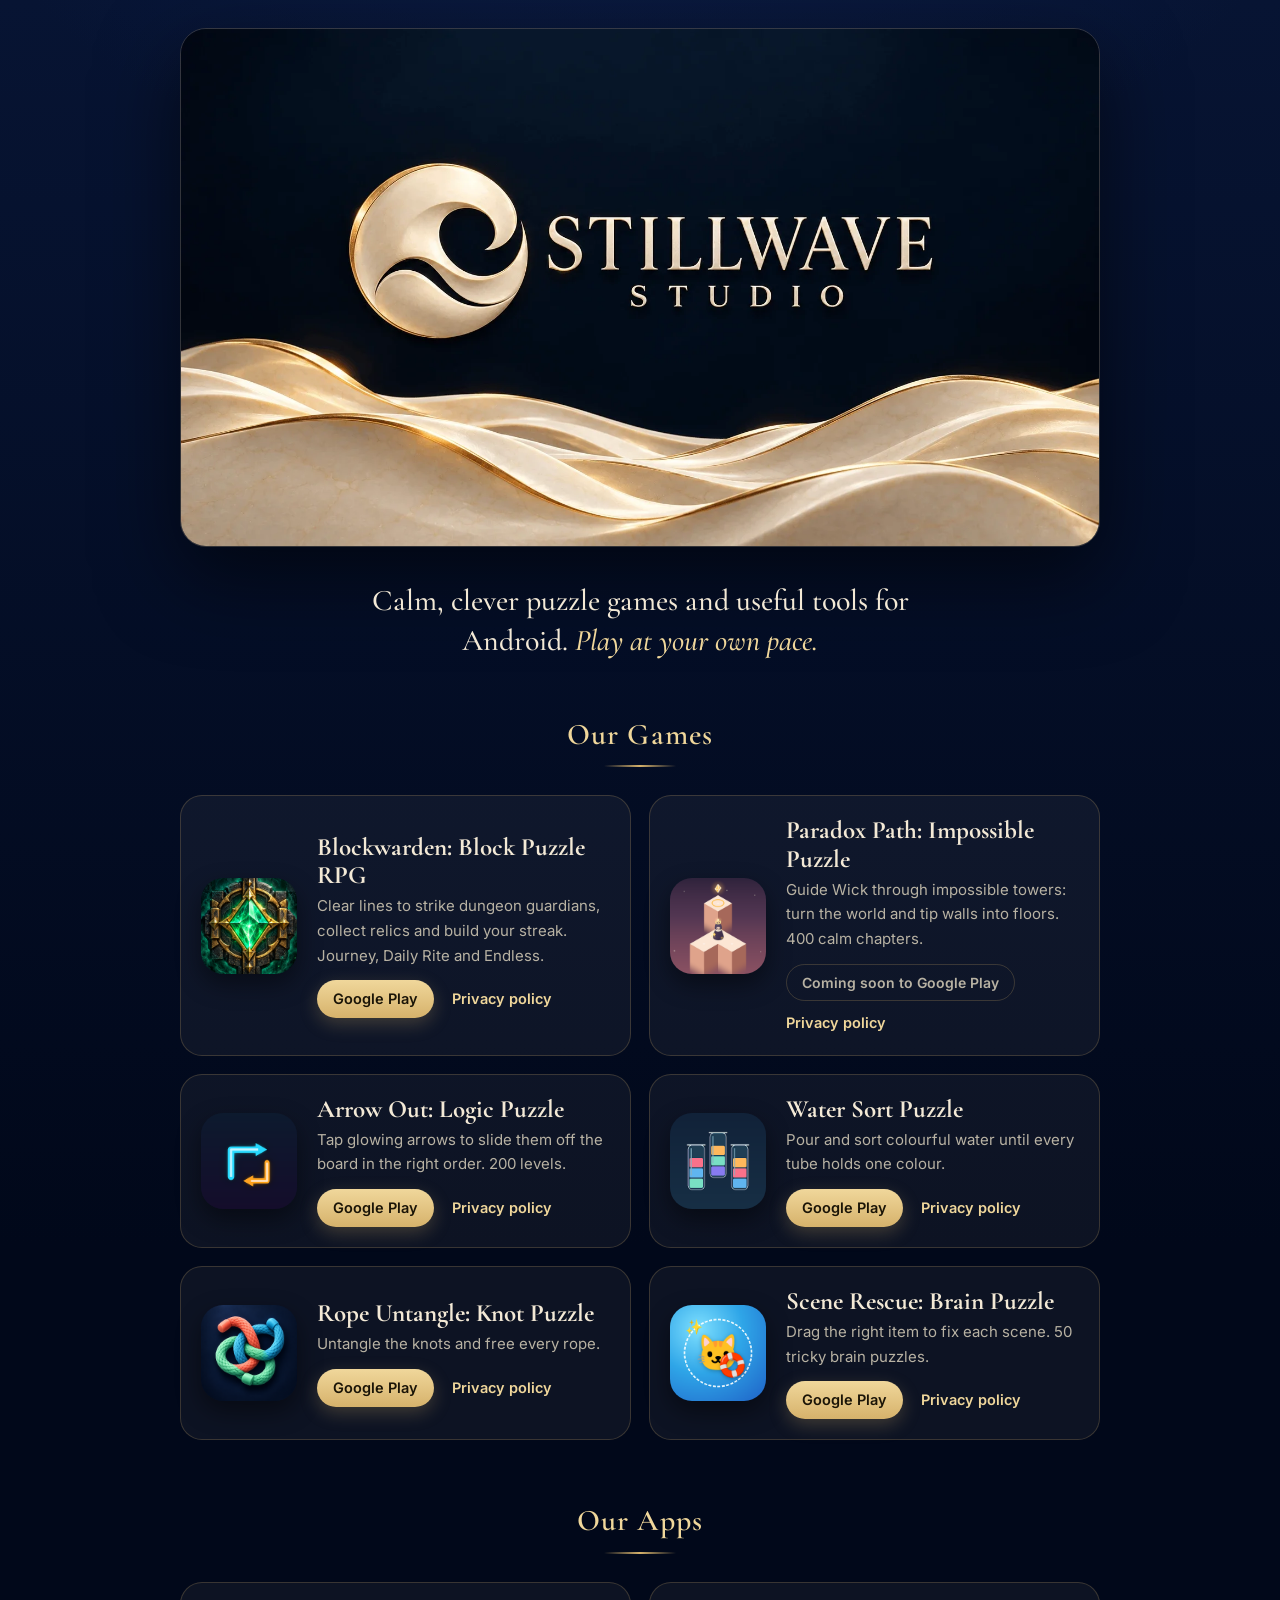
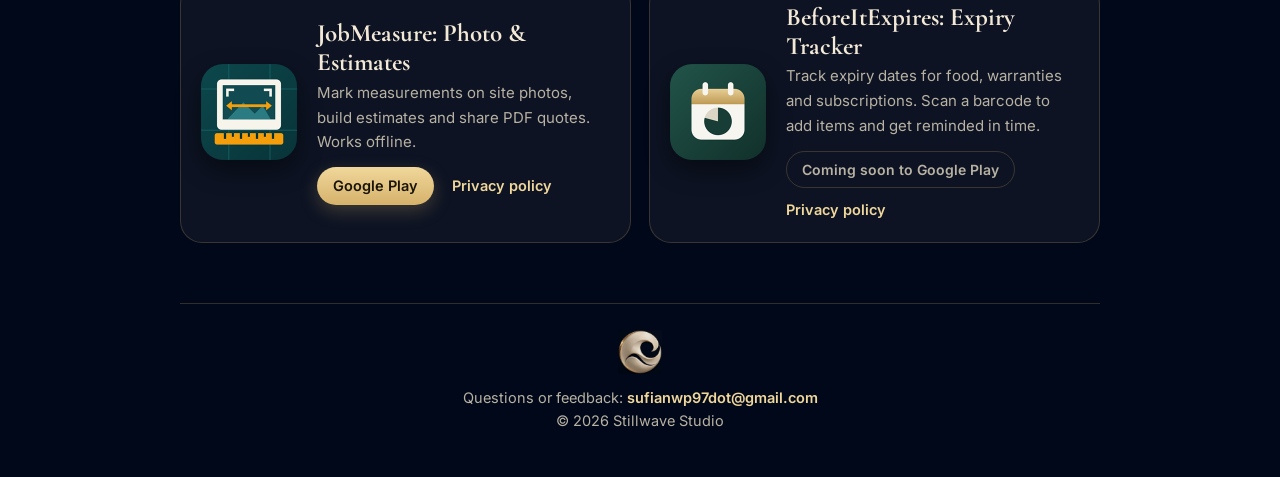
==== index.html @ 4307446e "Add BeforeItExpires: Expiry Tracker to the home page Co-Authored-By: Claude Opus 5.5 <noreply@anthro" ====
<!doctype html>
<html lang="en">
<head>
  <meta charset="utf-8">
  <meta name="viewport" content="width=device-width, initial-scale=1">
  <title>Stillwave Studio</title>
  <meta name="description" content="Stillwave Studio makes calm, clever puzzle games and useful tools for Android: Blockwarden, Paradox Path, Arrow Out, Water Sort Puzzle, Rope Untangle, Scene Rescue, JobMeasure and BeforeItExpires.">
  <meta property="og:title" content="Stillwave Studio">
  <meta property="og:description" content="Calm, clever puzzle games and useful tools for Android.">
  <meta property="og:image" content="https://asufian97.github.io/images/banner-og.jpg">
  <meta name="theme-color" content="#01081a">
  <link rel="icon" type="image/png" sizes="32x32" href="images/logo-32.png">
  <link rel="apple-touch-icon" href="images/logo-180.png">
  <link rel="preconnect" href="https://fonts.googleapis.com">
  <link rel="preconnect" href="https://fonts.gstatic.com" crossorigin>
  <link href="https://fonts.googleapis.com/css2?family=Cormorant+Garamond:wght@500;600;700&family=Inter:wght@400;500;600&display=swap" rel="stylesheet">
  <style>
    :root { --bg: #01081a; --bg2: #071433; --card: rgba(243,233,214,0.05); --line: rgba(214,178,107,0.22); --ivory: #f3e9d6; --dim: #b8b2a3; --gold: #d6b26b; --gold2: #f0d79b; }
    * { box-sizing: border-box; }
    body { margin: 0; min-height: 100vh; color: var(--ivory); font: 16.5px/1.65 Inter, system-ui, -apple-system, "Segoe UI", sans-serif;
      background: radial-gradient(1000px 600px at 50% -10%, #0c1d47 0%, transparent 70%), linear-gradient(180deg, var(--bg2), var(--bg) 60%); }
    main { max-width: 960px; margin: 0 auto; padding: 28px 20px 44px; }
    .hero { margin: 0 0 18px; border-radius: 26px; overflow: hidden; border: 1px solid var(--line); box-shadow: 0 30px 80px rgba(0,0,0,0.55); }
    .hero img { display: block; width: 100%; height: auto; aspect-ratio: 1672 / 941; }
    .sr { position: absolute; width: 1px; height: 1px; overflow: hidden; clip: rect(0 0 0 0); }
    .tagline { text-align: center; font-family: "Cormorant Garamond", Georgia, serif; font-weight: 500; font-size: clamp(22px, 3.4vw, 30px); color: var(--ivory); margin: 34px auto 48px; max-width: 640px; line-height: 1.35; }
    .tagline em { color: var(--gold2); font-style: italic; }
    h2 { font-family: "Cormorant Garamond", Georgia, serif; font-weight: 600; font-size: 30px; letter-spacing: 0.04em; color: var(--gold2); margin: 0 0 6px; text-align: center; }
    .rule { width: 72px; height: 2px; margin: 0 auto 28px; background: linear-gradient(90deg, transparent, var(--gold), transparent); }
    .games { display: grid; grid-template-columns: repeat(auto-fit, minmax(380px, 1fr)); gap: 18px; }
    .game { display: grid; grid-template-columns: 96px 1fr; gap: 20px; align-items: center; background: var(--card); border: 1px solid var(--line); border-radius: 22px; padding: 20px;
      transition: transform .25s ease, border-color .25s ease, box-shadow .25s ease; }
    .game:hover { transform: translateY(-3px); border-color: rgba(240,215,155,0.55); box-shadow: 0 18px 40px rgba(0,0,0,0.4); }
    .game img { width: 96px; height: 96px; border-radius: 22px; display: block; box-shadow: 0 10px 24px rgba(0,0,0,0.45); }
    .game h3 { margin: 0 0 4px; font-family: "Cormorant Garamond", Georgia, serif; font-weight: 700; font-size: 25px; line-height: 1.15; color: var(--ivory); }
    .game p { margin: 0 0 12px; color: var(--dim); font-size: 15px; }
    .links { display: flex; flex-wrap: wrap; gap: 10px 18px; align-items: center; font-size: 14.5px; }
    a { color: var(--gold2); text-decoration: none; font-weight: 600; }
    a:hover, a:focus-visible { text-decoration: underline; }
    a.play { color: #1a1407; background: linear-gradient(180deg, var(--gold2), var(--gold)); padding: 7px 16px; border-radius: 999px; box-shadow: 0 6px 18px rgba(214,178,107,0.25); }
    a.play:hover { text-decoration: none; filter: brightness(1.06); }
    .soon { color: var(--dim); border: 1px solid var(--line); padding: 6px 15px; border-radius: 999px; font-size: 14px; font-weight: 600; }
    .apps { margin-top: 56px; }
    footer { margin-top: 60px; padding-top: 26px; border-top: 1px solid var(--line); color: var(--dim); font-size: 14.5px; text-align: center; }
    footer img { width: 44px; height: 44px; display: block; margin: 0 auto 12px; opacity: .9; }
    @media (max-width: 520px) { main { padding: 14px 14px 36px; } .hero { border-radius: 18px; } .games { grid-template-columns: 1fr; } .game { grid-template-columns: 70px 1fr; gap: 14px; padding: 16px; } .game img { width: 70px; height: 70px; border-radius: 16px; } .game h3 { font-size: 22px; } }
  </style>
</head>
<body>
  <main>
    <div class="hero"><img src="images/banner.webp" alt="Stillwave Studio" width="1672" height="941"></div>
    <h1 class="sr">Stillwave Studio</h1>
    <p class="tagline">Calm, clever puzzle games and useful tools for Android. <em>Play at your own pace.</em></p>

    <section aria-labelledby="games-title">
      <h2 id="games-title">Our Games</h2>
      <div class="rule"></div>
      <div class="games">
        <article class="game">
          <img src="images/blockwarden.png" alt="Blockwarden icon" width="96" height="96" loading="lazy">
          <div>
            <h3>Blockwarden: Block Puzzle RPG</h3>
            <p>Clear lines to strike dungeon guardians, collect relics and build your streak. Journey, Daily Rite and Endless.</p>
            <div class="links">
              <a class="play" href="https://play.google.com/store/apps/details?id=com.stillwavestudio.blockwarden">Google Play</a>
              <a href="Blockwarden-privacy/">Privacy policy</a>
            </div>
          </div>
        </article>
        <article class="game">
          <img src="images/paradoxpath.png" alt="Paradox Path icon" width="96" height="96" loading="lazy">
          <div>
            <h3>Paradox Path: Impossible Puzzle</h3>
            <p>Guide Wick through impossible towers: turn the world and tip walls into floors. 400 calm chapters.</p>
            <div class="links">
              <span class="soon">Coming soon to Google Play</span>
              <a href="paradoxpath-privacy/">Privacy policy</a>
            </div>
          </div>
        </article>
        <article class="game">
          <img src="images/arrowout.png" alt="Arrow Out icon" width="96" height="96" loading="lazy">
          <div>
            <h3>Arrow Out: Logic Puzzle</h3>
            <p>Tap glowing arrows to slide them off the board in the right order. 200 levels.</p>
            <div class="links">
              <a class="play" href="https://play.google.com/store/apps/details?id=com.stillwavestudio.arrowout">Google Play</a>
              <a href="arrowout-privacy/">Privacy policy</a>
            </div>
          </div>
        </article>
        <article class="game">
          <img src="images/watersort.png" alt="Water Sort Puzzle icon" width="96" height="96" loading="lazy">
          <div>
            <h3>Water Sort Puzzle</h3>
            <p>Pour and sort colourful water until every tube holds one colour.</p>
            <div class="links">
              <a class="play" href="https://play.google.com/store/apps/details?id=com.stillwavestudio.watersort">Google Play</a>
              <a href="watersort-privacy/">Privacy policy</a>
            </div>
          </div>
        </article>
        <article class="game">
          <img src="images/ropeuntangle.png" alt="Rope Untangle icon" width="96" height="96" loading="lazy">
          <div>
            <h3>Rope Untangle: Knot Puzzle</h3>
            <p>Untangle the knots and free every rope.</p>
            <div class="links">
              <a class="play" href="https://play.google.com/store/apps/details?id=com.stillwavestudio.ropeuntangle">Google Play</a>
              <a href="rope-untangle-privacy/privacy-policy.html">Privacy policy</a>
            </div>
          </div>
        </article>
        <article class="game">
          <img src="images/scenerescue.png" alt="Scene Rescue icon" width="96" height="96" loading="lazy">
          <div>
            <h3>Scene Rescue: Brain Puzzle</h3>
            <p>Drag the right item to fix each scene. 50 tricky brain puzzles.</p>
            <div class="links">
              <a class="play" href="https://play.google.com/store/apps/details?id=com.stillwave.scenerescue">Google Play</a>
              <a href="scenerescue-privacy/">Privacy policy</a>
            </div>
          </div>
        </article>
      </div>
    </section>

    <section aria-labelledby="apps-title" class="apps">
      <h2 id="apps-title">Our Apps</h2>
      <div class="rule"></div>
      <div class="games">
        <article class="game">
          <img src="images/jobmeasure.png" alt="JobMeasure icon" width="96" height="96" loading="lazy">
          <div>
            <h3>JobMeasure: Photo &amp; Estimates</h3>
            <p>Mark measurements on site photos, build estimates and share PDF quotes. Works offline.</p>
            <div class="links">
              <a class="play" href="https://play.google.com/store/apps/details?id=com.stillwavestudio.jobmeasure">Google Play</a>
              <a href="jobmeasure-privacy/">Privacy policy</a>
            </div>
          </div>
        </article>
        <article class="game">
          <img src="images/beforeitexpires.png" alt="BeforeItExpires icon" width="96" height="96" loading="lazy">
          <div>
            <h3>BeforeItExpires: Expiry Tracker</h3>
            <p>Track expiry dates for food, warranties and subscriptions. Scan a barcode to add items and get reminded in time.</p>
            <div class="links">
              <span class="soon">Coming soon to Google Play</span>
              <a href="beforeitexpire-privacy/">Privacy policy</a>
            </div>
          </div>
        </article>
      </div>
    </section>

    <footer>
      <img src="images/logo.webp" alt="" width="44" height="44">
      Questions or feedback: <a href="mailto:sufianwp97dot@gmail.com">sufianwp97dot@gmail.com</a><br>
      © 2026 Stillwave Studio
    </footer>
  </main>
</body>
</html>
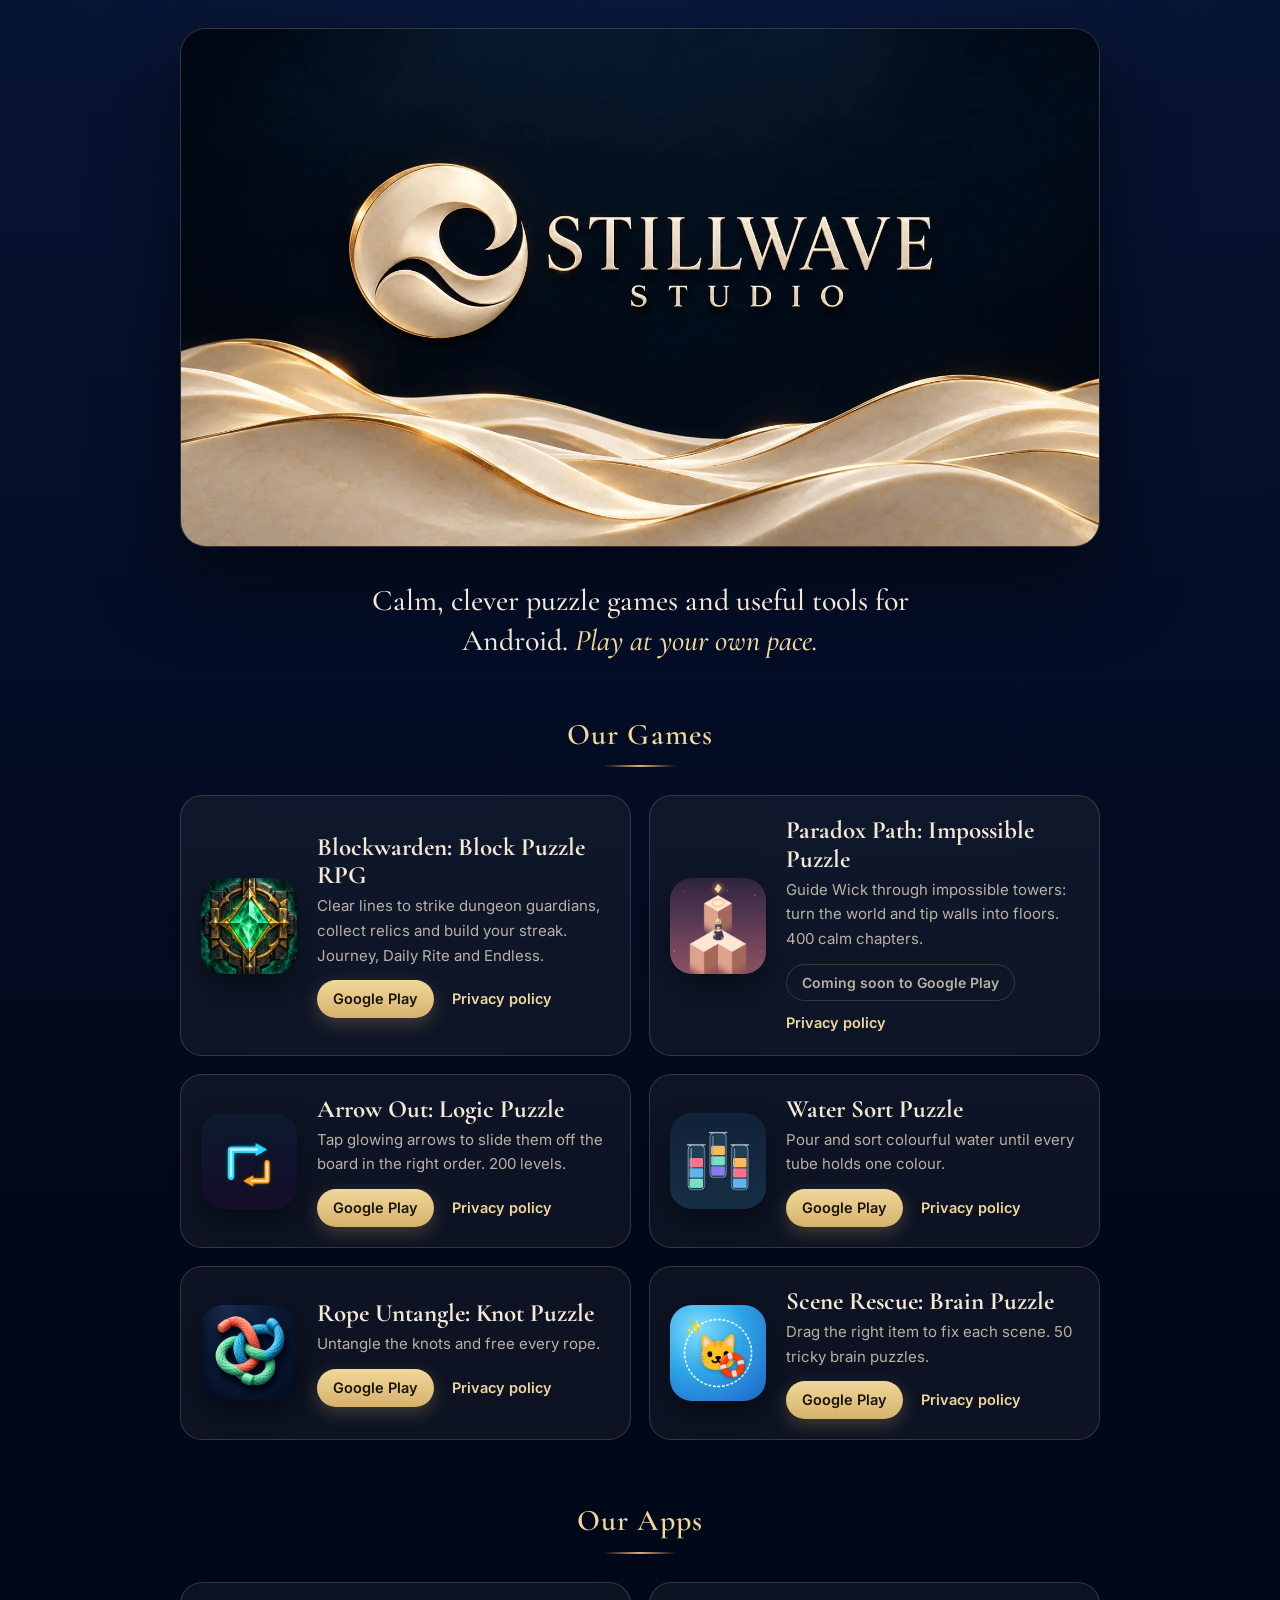
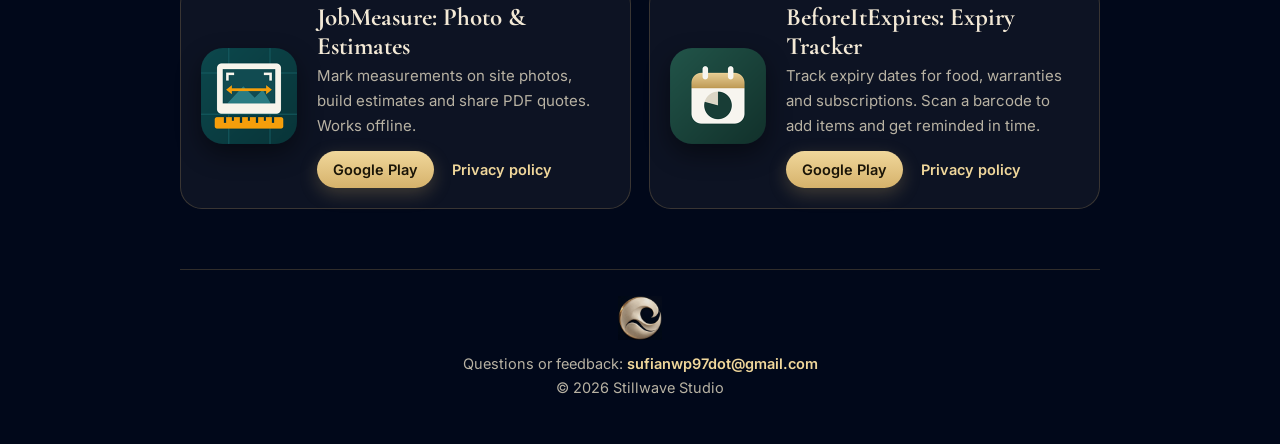
==== commit 27d304d2: "Link BeforeItExpires to its Google Play page Co-Authored-By: Claude Opus 5.5 <noreply@anthropic.com>" ====
--- a/index.html
+++ b/index.html
@@ -146,7 +146,7 @@
             <h3>BeforeItExpires: Expiry Tracker</h3>
             <p>Track expiry dates for food, warranties and subscriptions. Scan a barcode to add items and get reminded in time.</p>
             <div class="links">
-              <span class="soon">Coming soon to Google Play</span>
+              <a class="play" href="https://play.google.com/store/apps/details?id=com.stillwavestudio.beforeitexpires">Google Play</a>
               <a href="beforeitexpire-privacy/">Privacy policy</a>
             </div>
           </div>
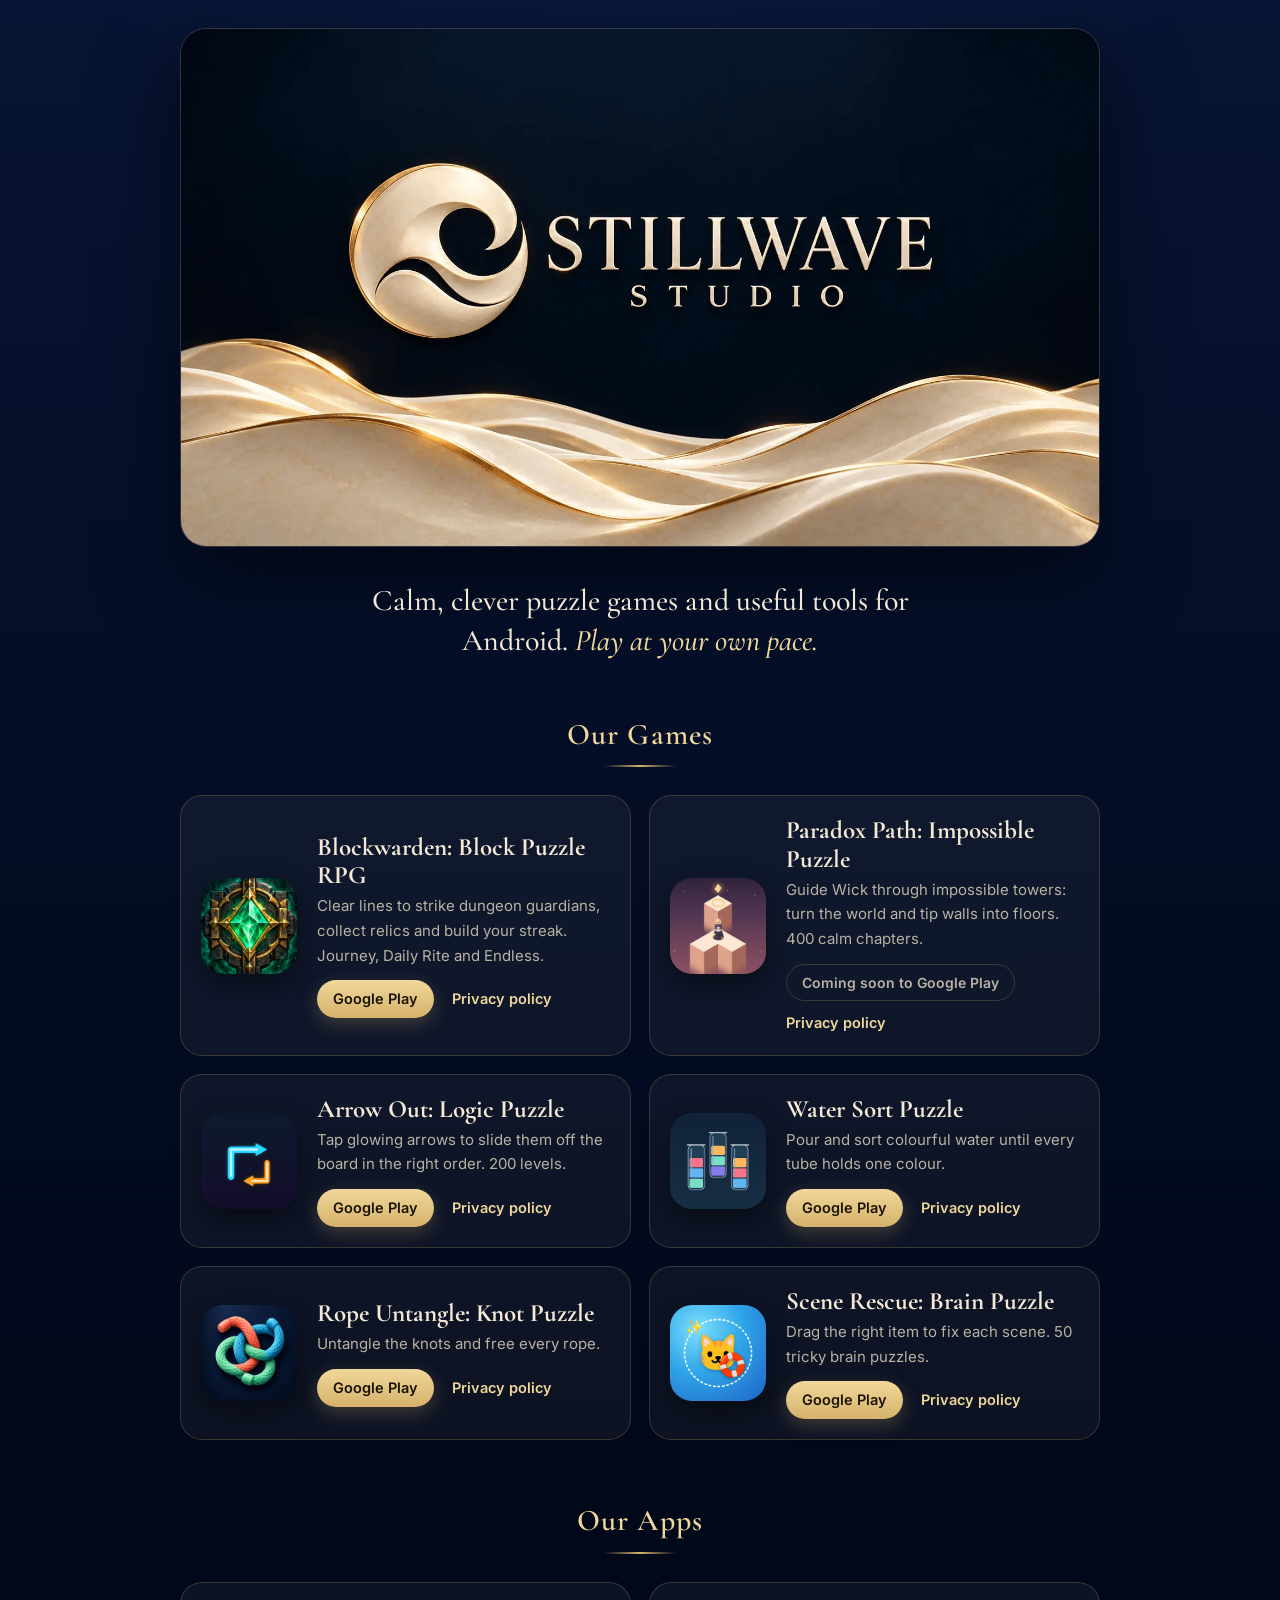
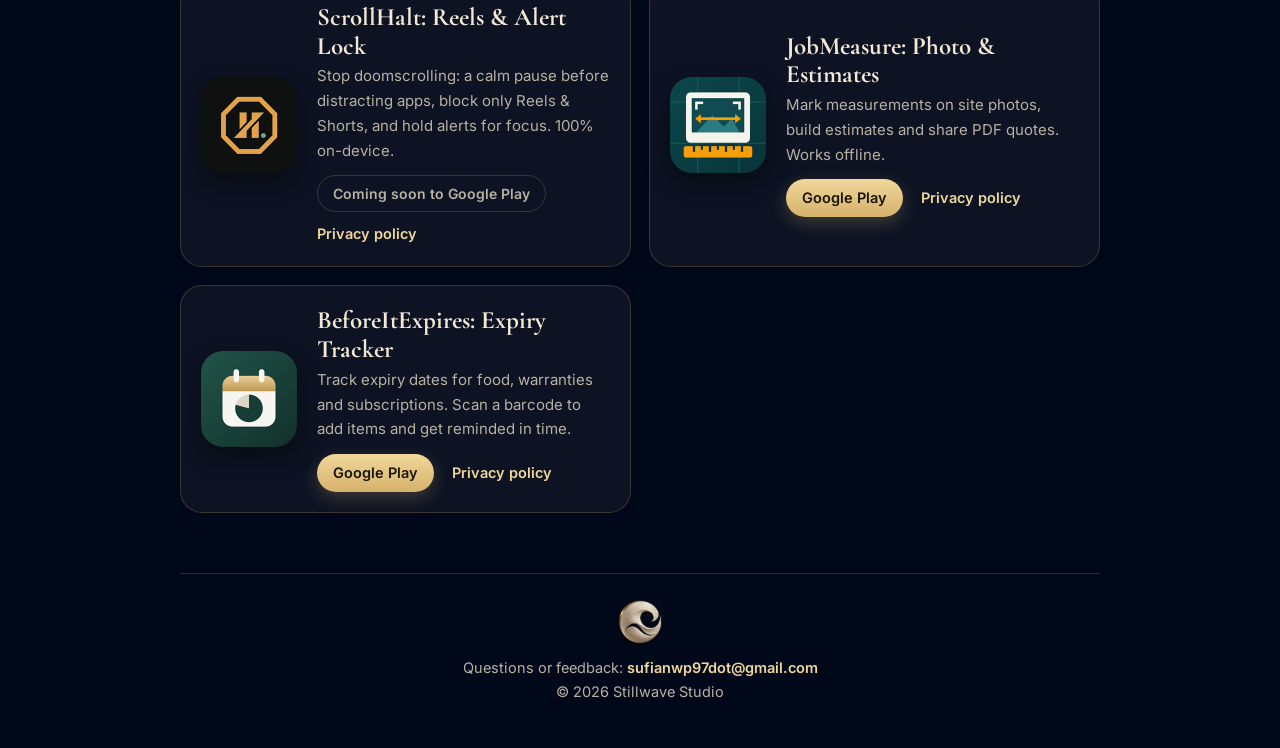
==== commit 84f707e0: "Add ScrollHalt: Reels & Alert Lock to the home page Co-Authored-By: Claude Opus 5.5 <noreply@anthrop" ====
--- a/index.html
+++ b/index.html
@@ -130,6 +130,17 @@
       <div class="rule"></div>
       <div class="games">
         <article class="game">
+          <img src="images/scrollhalt.png" alt="ScrollHalt icon" width="96" height="96" loading="lazy">
+          <div>
+            <h3>ScrollHalt: Reels &amp; Alert Lock</h3>
+            <p>Stop doomscrolling: a calm pause before distracting apps, block only Reels &amp; Shorts, and hold alerts for focus. 100% on-device.</p>
+            <div class="links">
+              <span class="soon">Coming soon to Google Play</span>
+              <a href="scrollhalt-privacy/">Privacy policy</a>
+            </div>
+          </div>
+        </article>
+        <article class="game">
           <img src="images/jobmeasure.png" alt="JobMeasure icon" width="96" height="96" loading="lazy">
           <div>
             <h3>JobMeasure: Photo &amp; Estimates</h3>
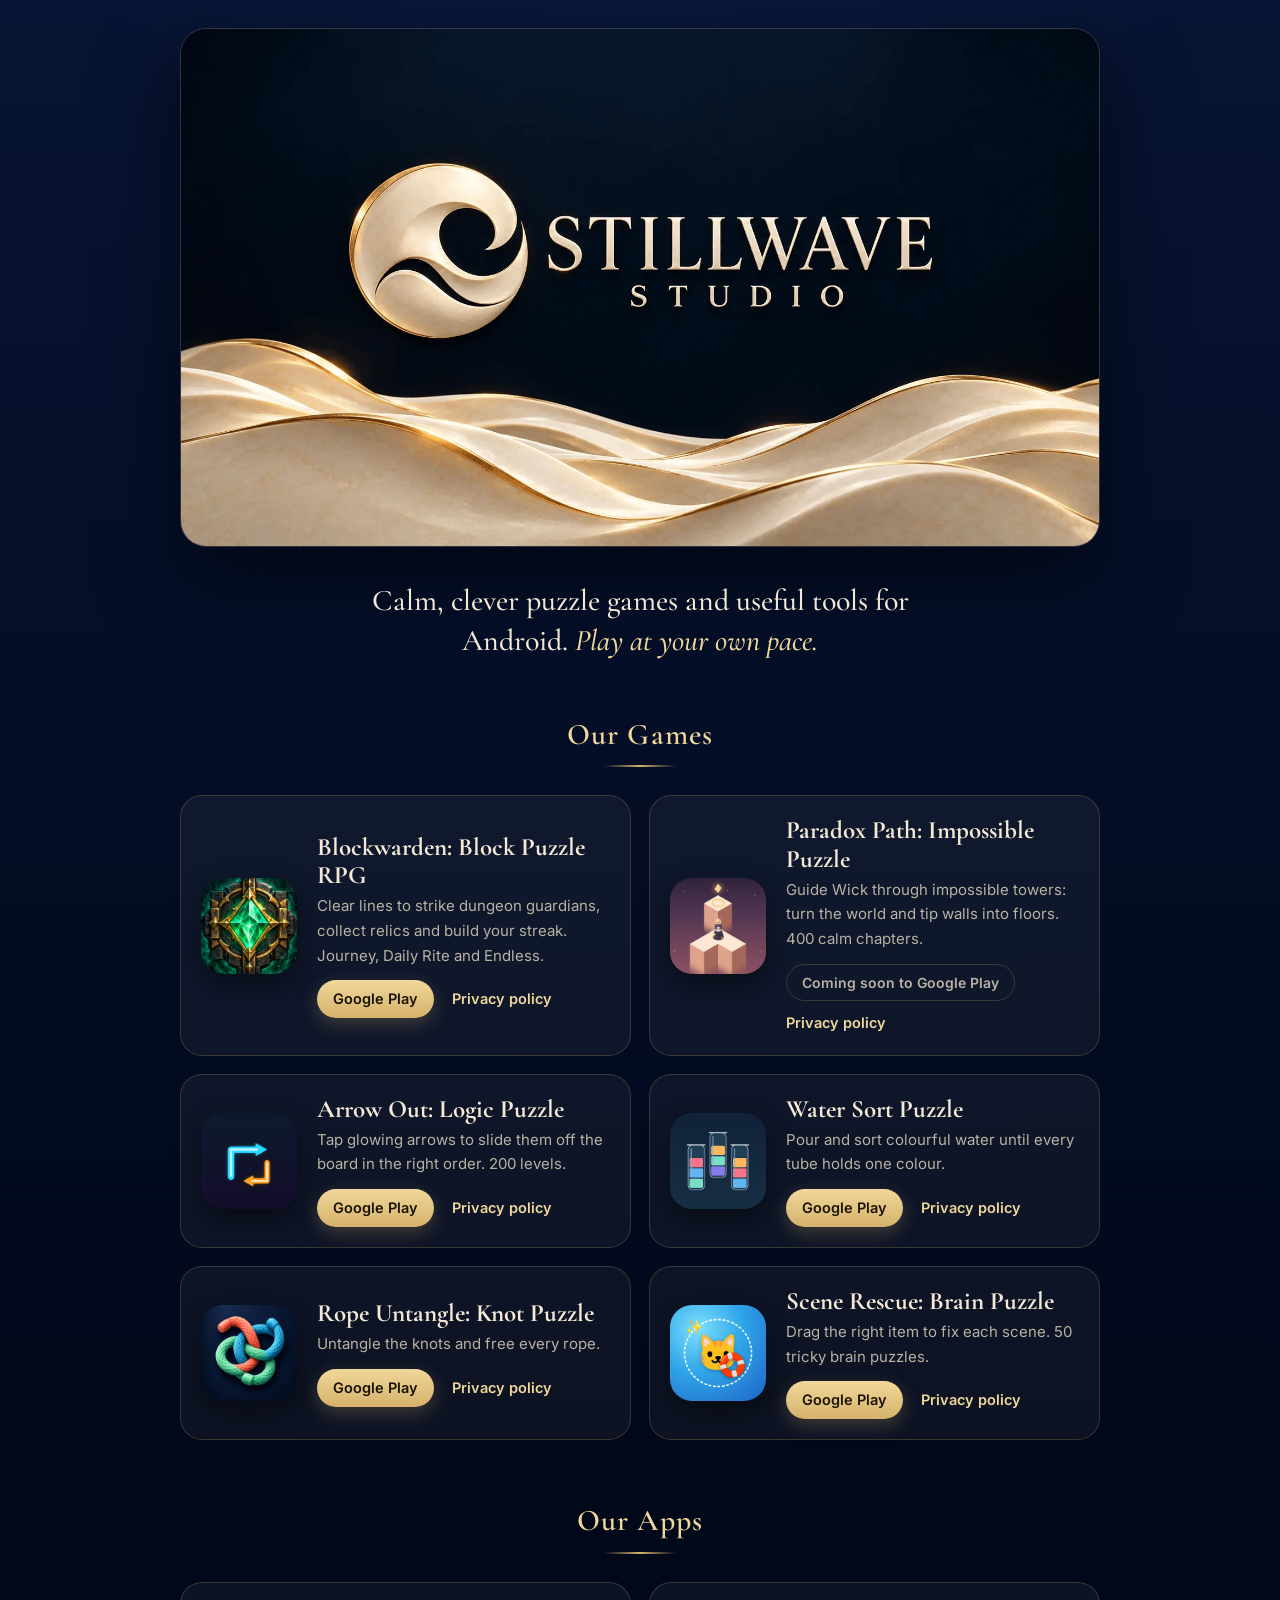
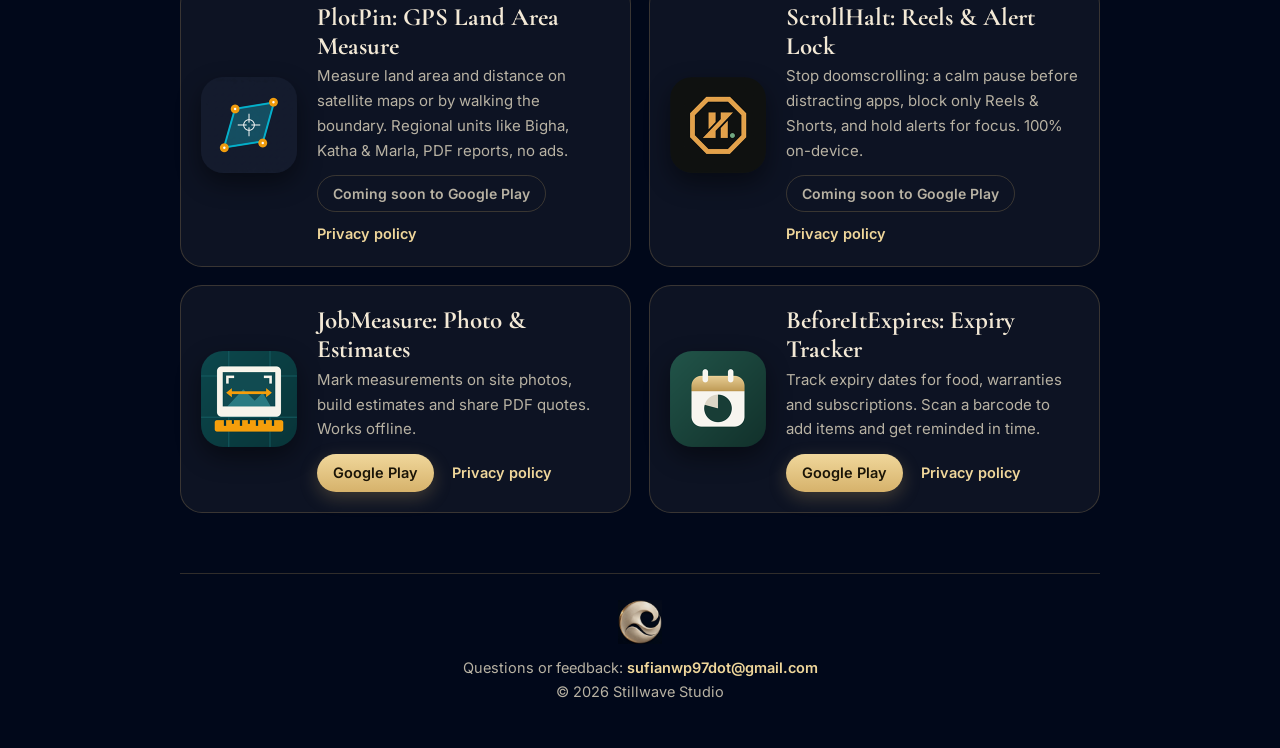
==== commit e324046c: "Add PlotPin: GPS Land Area Measure privacy policy and home page card Co-Authored-By: Claude Opus 5.5" ====
--- a/index.html
+++ b/index.html
@@ -130,6 +130,17 @@
       <div class="rule"></div>
       <div class="games">
         <article class="game">
+          <img src="images/plotpin.png" alt="PlotPin icon" width="96" height="96" loading="lazy">
+          <div>
+            <h3>PlotPin: GPS Land Area Measure</h3>
+            <p>Measure land area and distance on satellite maps or by walking the boundary. Regional units like Bigha, Katha &amp; Marla, PDF reports, no ads.</p>
+            <div class="links">
+              <span class="soon">Coming soon to Google Play</span>
+              <a href="plotpin-privacy/">Privacy policy</a>
+            </div>
+          </div>
+        </article>
+        <article class="game">
           <img src="images/scrollhalt.png" alt="ScrollHalt icon" width="96" height="96" loading="lazy">
           <div>
             <h3>ScrollHalt: Reels &amp; Alert Lock</h3>
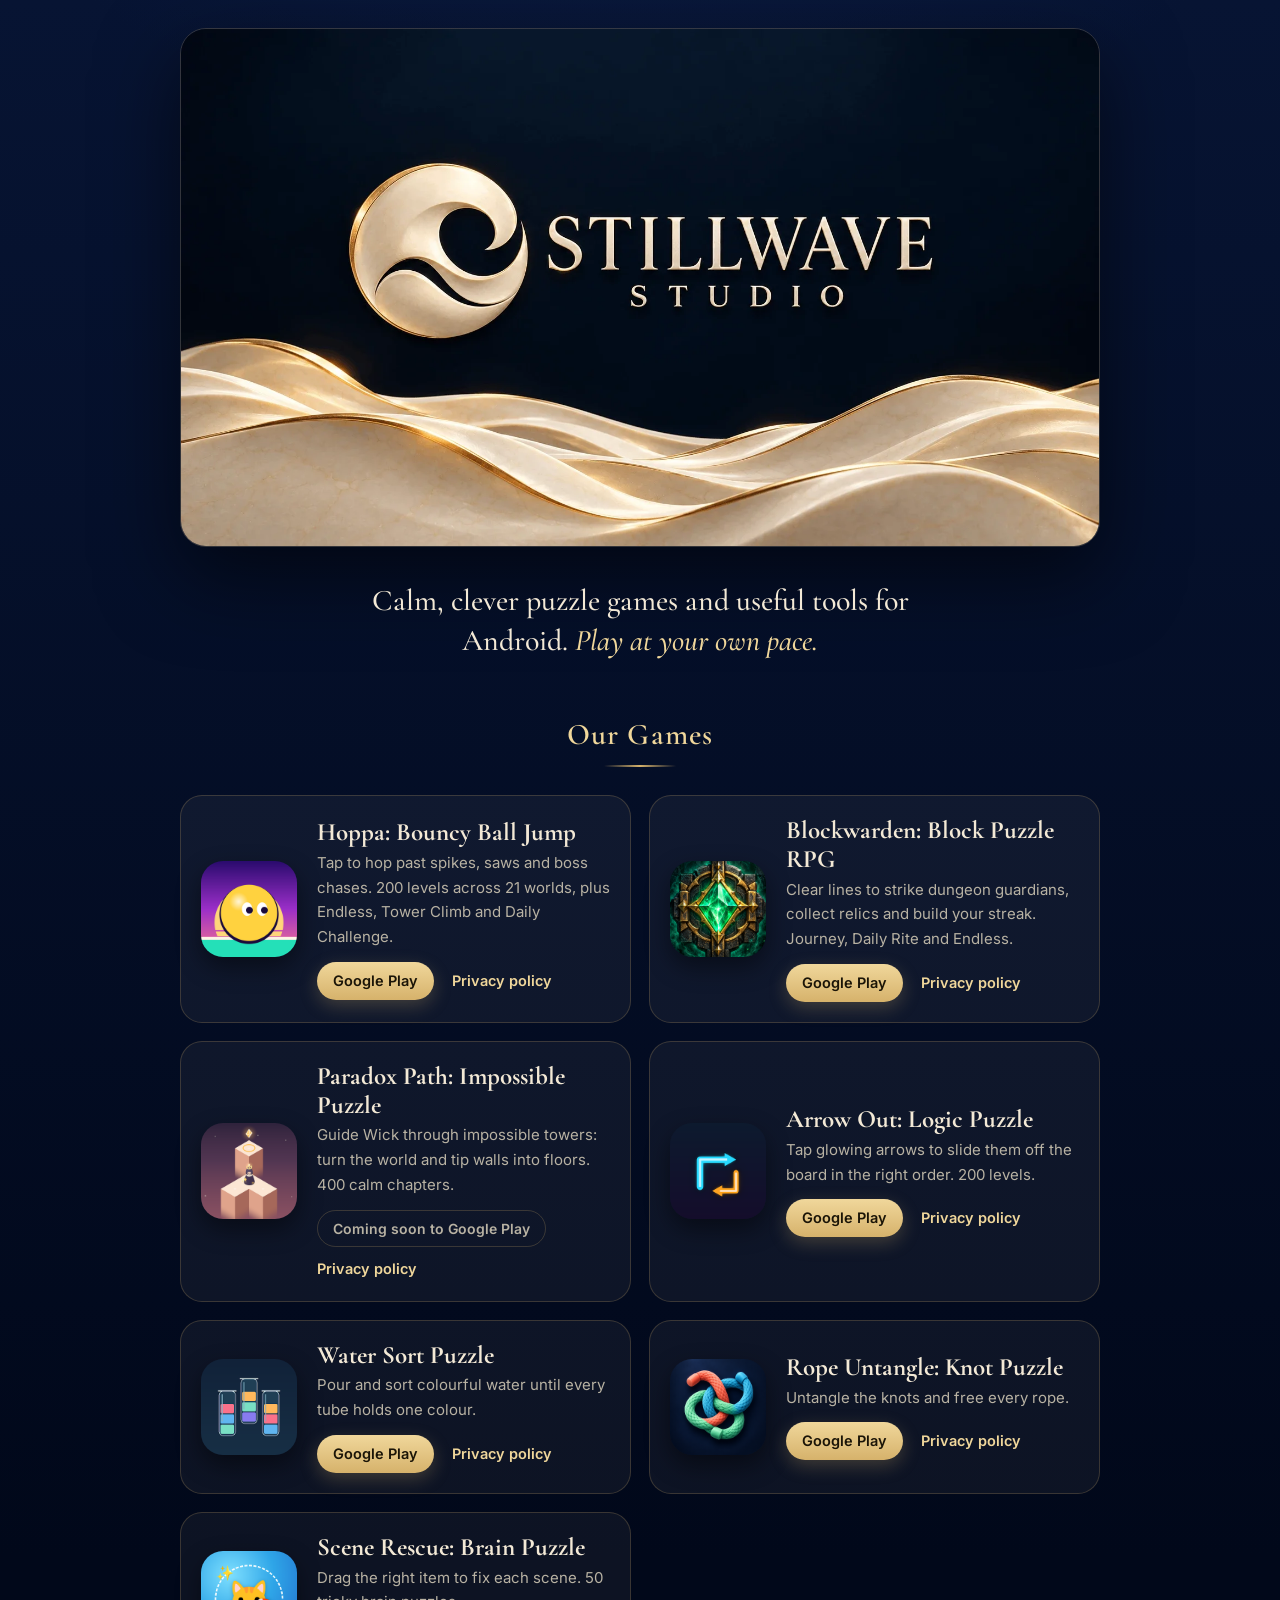
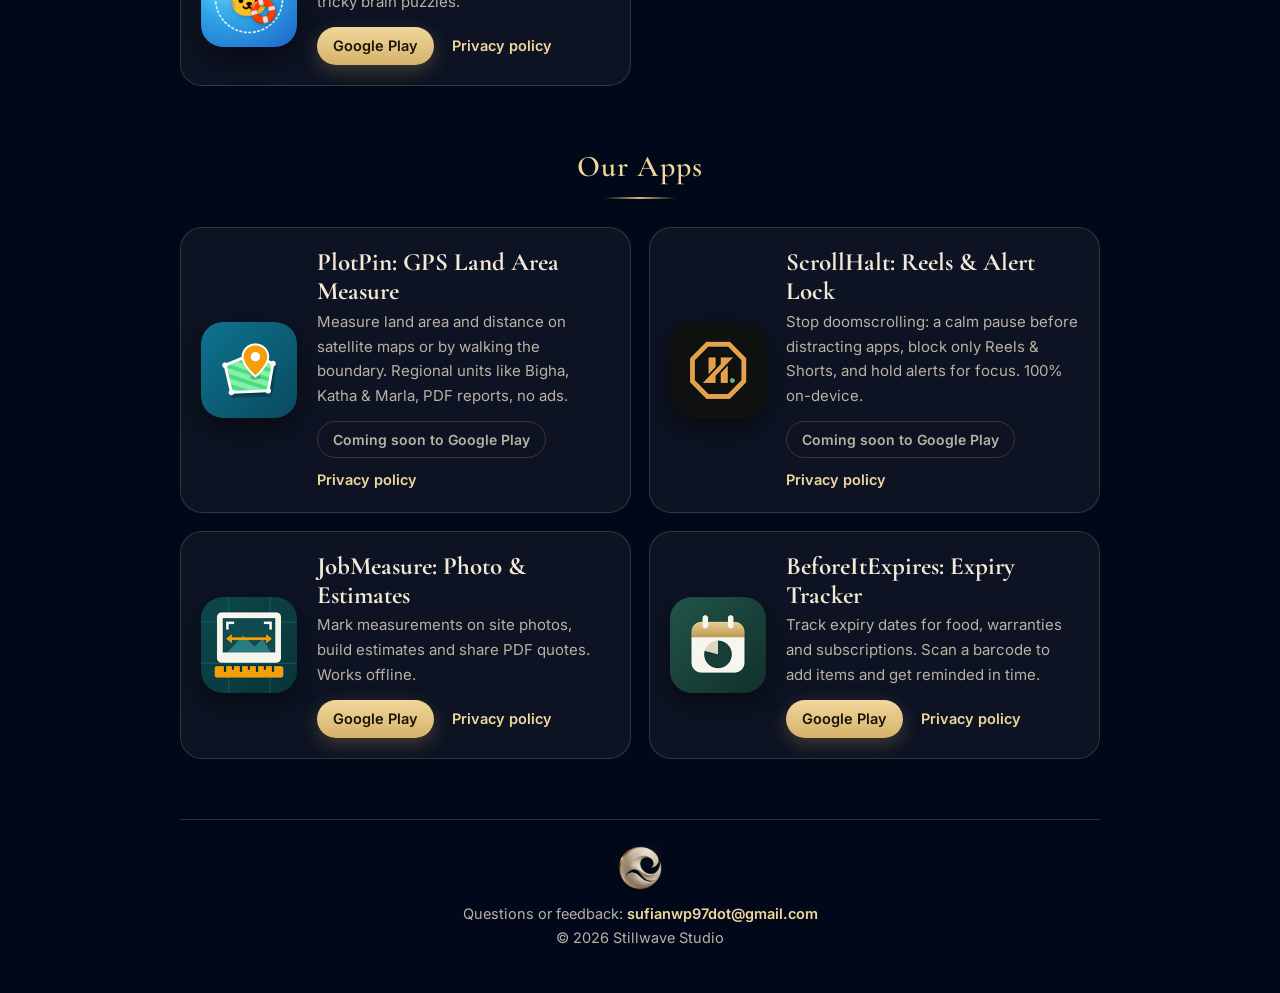
==== commit 1e9d1bac: "Add Hoppa: Bouncy Ball Jump to the home page Co-Authored-By: Claude Opus 5.5 <noreply@anthropic.com>" ====
--- a/index.html
+++ b/index.html
@@ -4,7 +4,7 @@
   <meta charset="utf-8">
   <meta name="viewport" content="width=device-width, initial-scale=1">
   <title>Stillwave Studio</title>
-  <meta name="description" content="Stillwave Studio makes calm, clever puzzle games and useful tools for Android: Blockwarden, Paradox Path, Arrow Out, Water Sort Puzzle, Rope Untangle, Scene Rescue, JobMeasure and BeforeItExpires.">
+  <meta name="description" content="Stillwave Studio makes calm, clever puzzle games and useful tools for Android: Hoppa, Blockwarden, Paradox Path, Arrow Out, Water Sort Puzzle, Rope Untangle, Scene Rescue, JobMeasure and BeforeItExpires.">
   <meta property="og:title" content="Stillwave Studio">
   <meta property="og:description" content="Calm, clever puzzle games and useful tools for Android.">
   <meta property="og:image" content="https://asufian97.github.io/images/banner-og.jpg">
@@ -56,6 +56,17 @@
       <h2 id="games-title">Our Games</h2>
       <div class="rule"></div>
       <div class="games">
+        <article class="game">
+          <img src="images/hoppa.png" alt="Hoppa icon" width="96" height="96" loading="lazy">
+          <div>
+            <h3>Hoppa: Bouncy Ball Jump</h3>
+            <p>Tap to hop past spikes, saws and boss chases. 200 levels across 21 worlds, plus Endless, Tower Climb and Daily Challenge.</p>
+            <div class="links">
+              <a class="play" href="https://play.google.com/store/apps/details?id=com.stillwavestudio.hoppa">Google Play</a>
+              <a href="hobba-privacy/privacy-policy.html">Privacy policy</a>
+            </div>
+          </div>
+        </article>
         <article class="game">
           <img src="images/blockwarden.png" alt="Blockwarden icon" width="96" height="96" loading="lazy">
           <div>
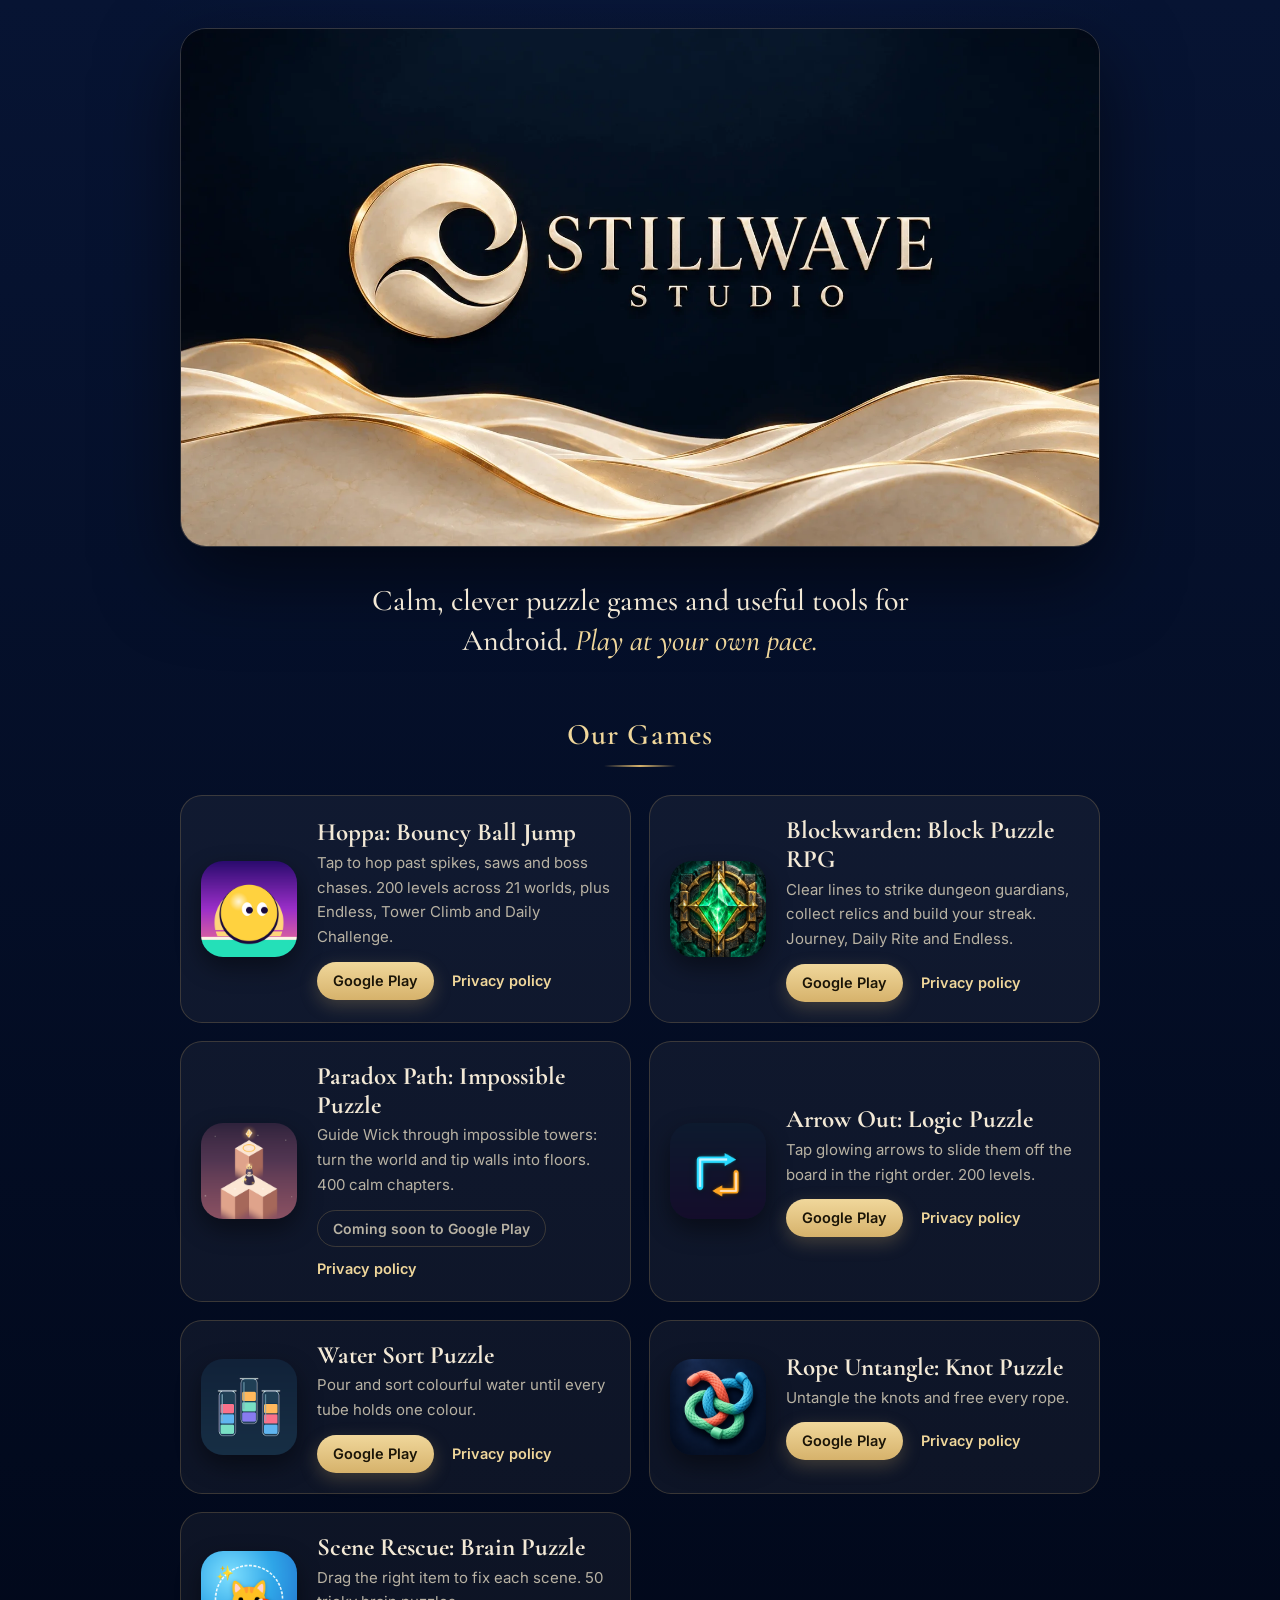
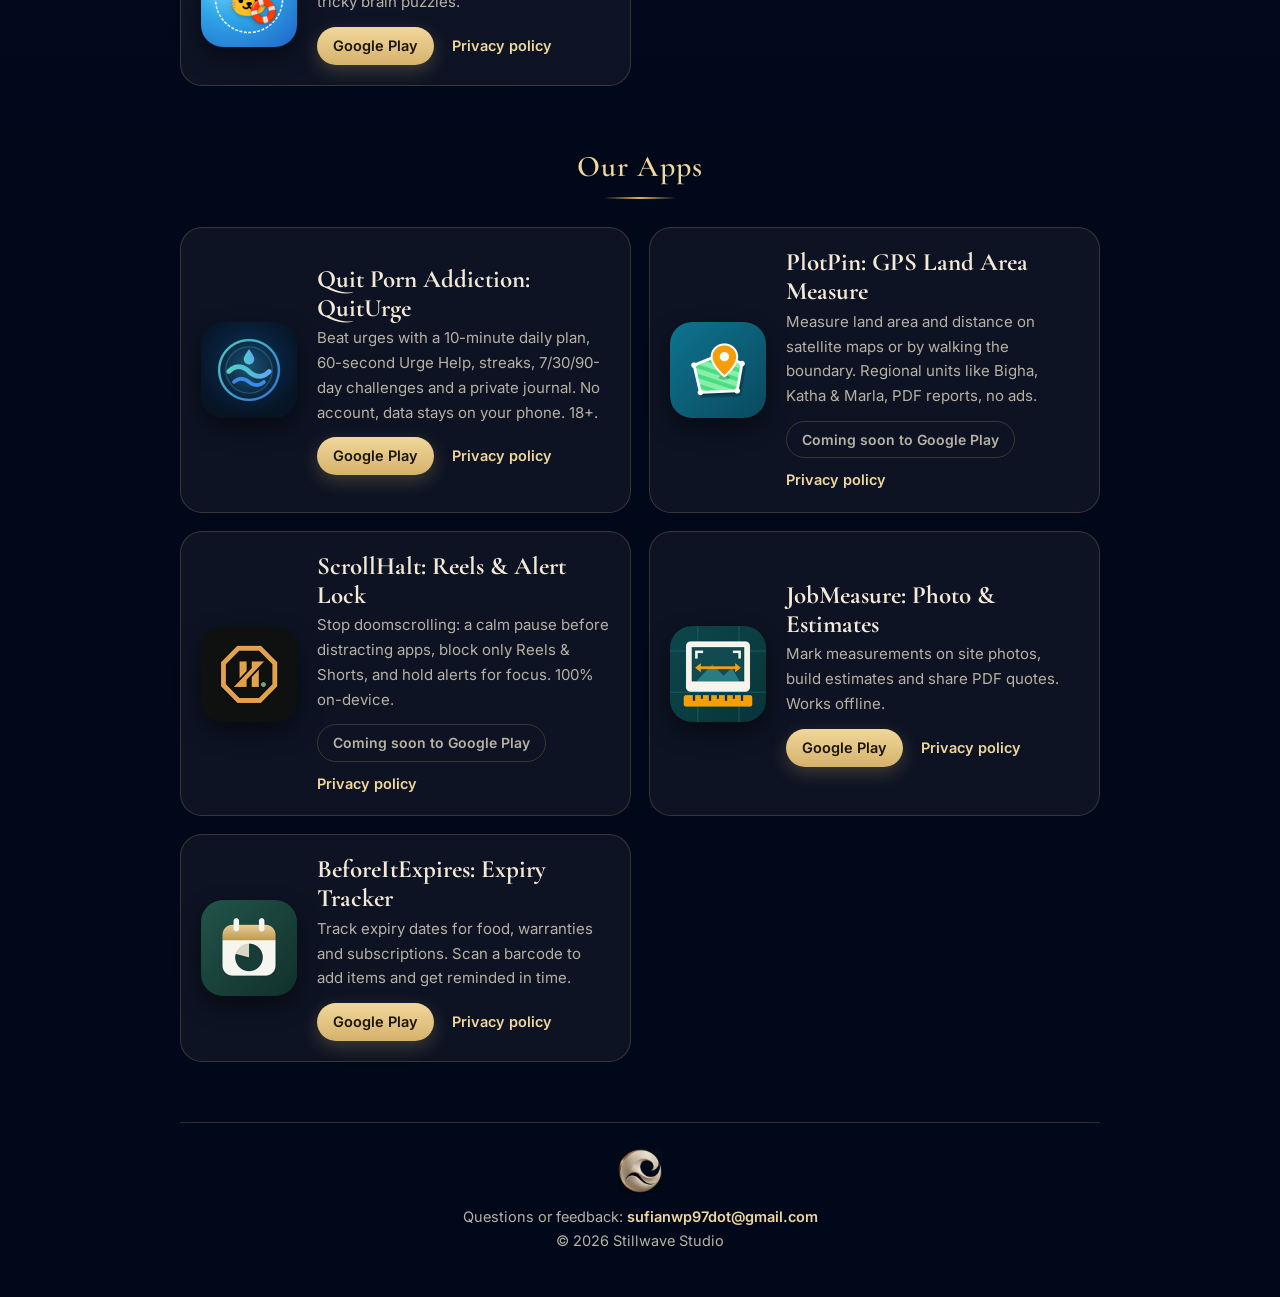
==== commit aee08719: "Add QuitUrge: Quit Porn Addiction to the home page Co-Authored-By: Claude Opus 5.5 <noreply@anthropi" ====
--- a/index.html
+++ b/index.html
@@ -4,7 +4,7 @@
   <meta charset="utf-8">
   <meta name="viewport" content="width=device-width, initial-scale=1">
   <title>Stillwave Studio</title>
-  <meta name="description" content="Stillwave Studio makes calm, clever puzzle games and useful tools for Android: Hoppa, Blockwarden, Paradox Path, Arrow Out, Water Sort Puzzle, Rope Untangle, Scene Rescue, JobMeasure and BeforeItExpires.">
+  <meta name="description" content="Stillwave Studio makes calm, clever puzzle games and useful tools for Android: Hoppa, Blockwarden, Paradox Path, Arrow Out, Water Sort Puzzle, Rope Untangle, Scene Rescue, JobMeasure, BeforeItExpires and QuitUrge.">
   <meta property="og:title" content="Stillwave Studio">
   <meta property="og:description" content="Calm, clever puzzle games and useful tools for Android.">
   <meta property="og:image" content="https://asufian97.github.io/images/banner-og.jpg">
@@ -141,6 +141,17 @@
       <div class="rule"></div>
       <div class="games">
         <article class="game">
+          <img src="images/quiturge.png" alt="QuitUrge icon" width="96" height="96" loading="lazy">
+          <div>
+            <h3>Quit Porn Addiction: QuitUrge</h3>
+            <p>Beat urges with a 10-minute daily plan, 60-second Urge Help, streaks, 7/30/90-day challenges and a private journal. No account, data stays on your phone. 18+.</p>
+            <div class="links">
+              <a class="play" href="https://play.google.com/store/apps/details?id=com.stillwavestudio.quiturge">Google Play</a>
+              <a href="quiturge-privacy/">Privacy policy</a>
+            </div>
+          </div>
+        </article>
+        <article class="game">
           <img src="images/plotpin.png" alt="PlotPin icon" width="96" height="96" loading="lazy">
           <div>
             <h3>PlotPin: GPS Land Area Measure</h3>
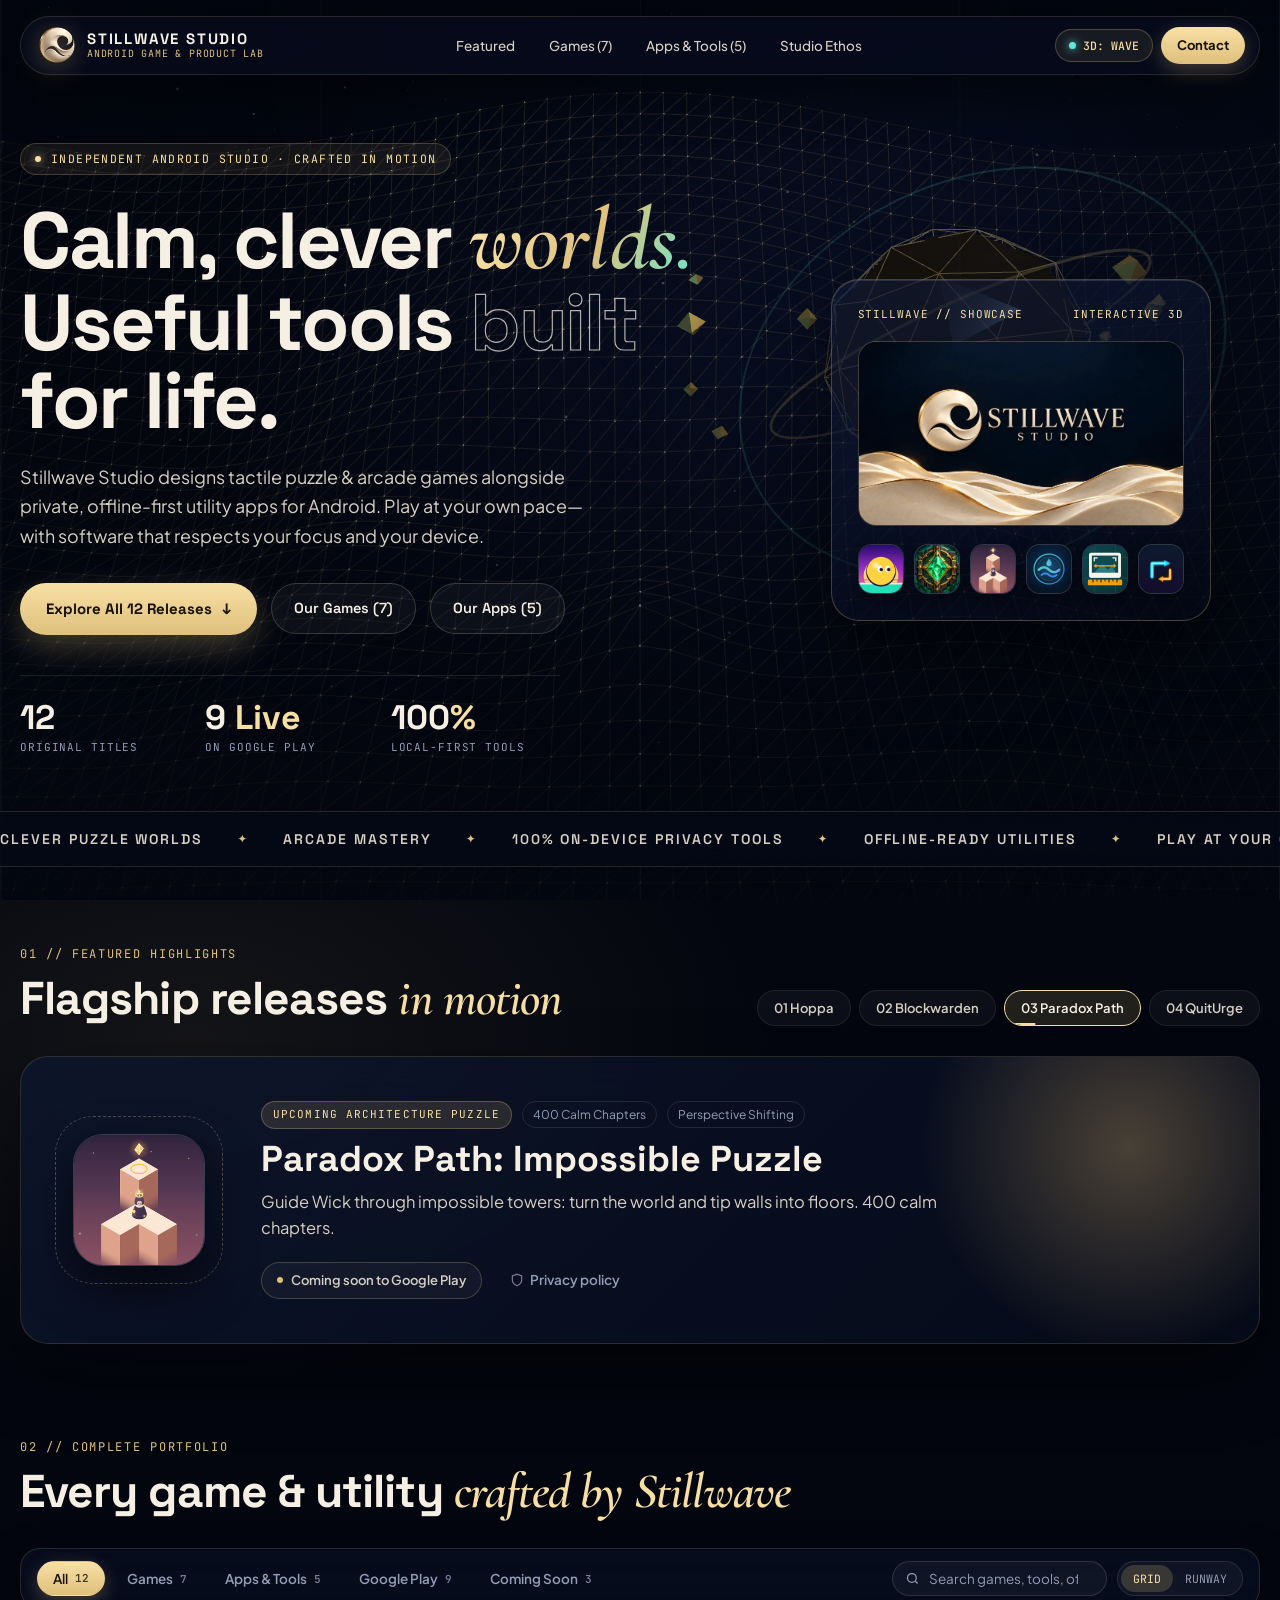
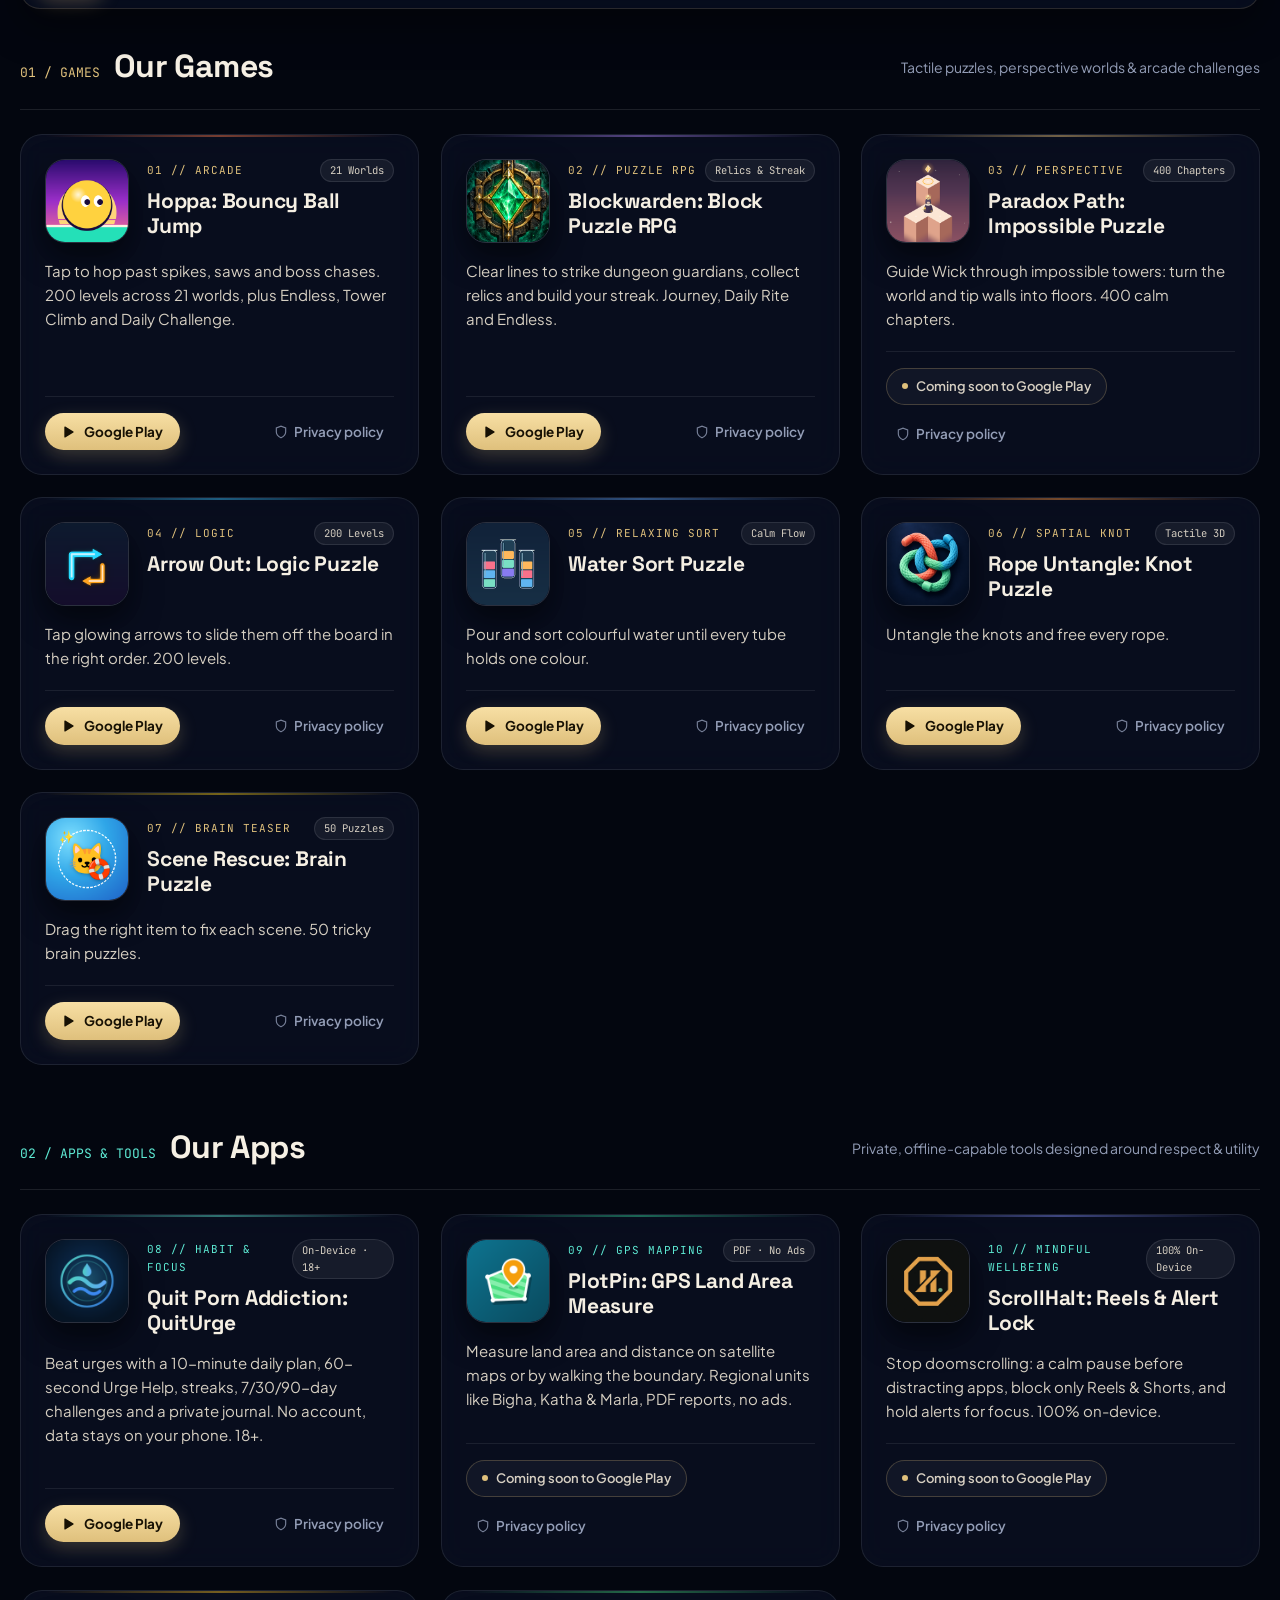
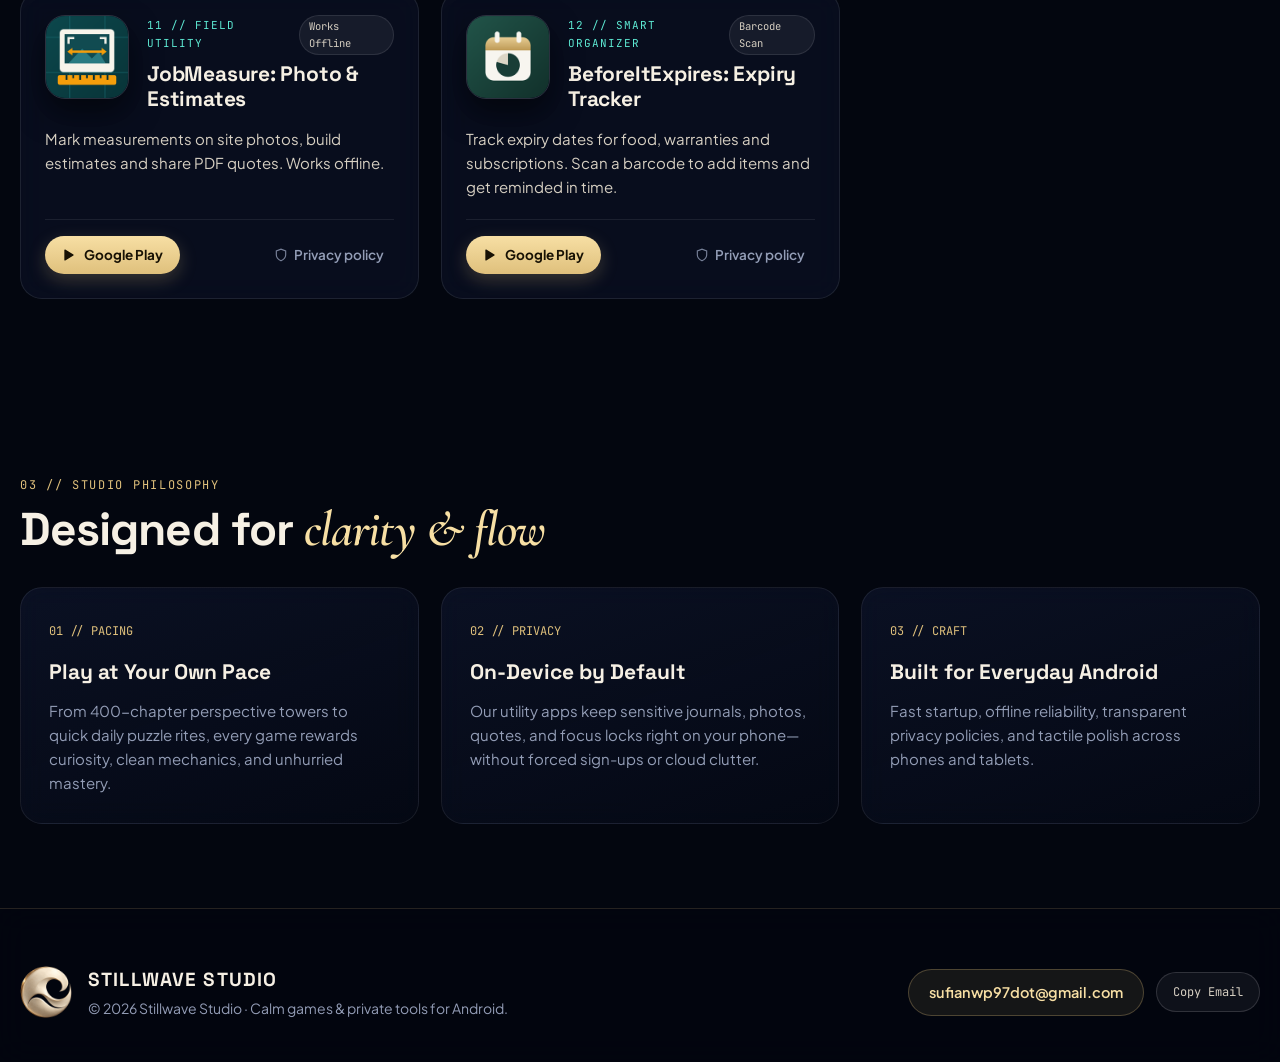
==== commit 4ab93b6c: "Redesign homepage with interactive Three.js showcase and assets folder" ====
--- a/index.html
+++ b/index.html
@@ -3,206 +3,794 @@
 <head>
   <meta charset="utf-8">
   <meta name="viewport" content="width=device-width, initial-scale=1">
-  <title>Stillwave Studio</title>
-  <meta name="description" content="Stillwave Studio makes calm, clever puzzle games and useful tools for Android: Hoppa, Blockwarden, Paradox Path, Arrow Out, Water Sort Puzzle, Rope Untangle, Scene Rescue, JobMeasure, BeforeItExpires and QuitUrge.">
+  <title>Stillwave Studio — Interactive Games &amp; Private Tools for Android</title>
+  <meta name="description" content="Stillwave Studio makes calm, clever puzzle games and useful tools for Android: Hoppa, Blockwarden, Paradox Path, Arrow Out, Water Sort Puzzle, Rope Untangle, Scene Rescue, JobMeasure, BeforeItExpires, PlotPin, ScrollHalt and QuitUrge.">
   <meta property="og:title" content="Stillwave Studio">
   <meta property="og:description" content="Calm, clever puzzle games and useful tools for Android.">
   <meta property="og:image" content="https://asufian97.github.io/images/banner-og.jpg">
-  <meta name="theme-color" content="#01081a">
-  <link rel="icon" type="image/png" sizes="32x32" href="images/logo-32.png">
-  <link rel="apple-touch-icon" href="images/logo-180.png">
+  <meta name="theme-color" content="#03060f">
+  <link rel="icon" type="image/png" sizes="32x32" href="assets/icons/logo-32.png">
+  <link rel="apple-touch-icon" href="assets/icons/logo-180.png">
   <link rel="preconnect" href="https://fonts.googleapis.com">
   <link rel="preconnect" href="https://fonts.gstatic.com" crossorigin>
-  <link href="https://fonts.googleapis.com/css2?family=Cormorant+Garamond:wght@500;600;700&family=Inter:wght@400;500;600&display=swap" rel="stylesheet">
-  <style>
-    :root { --bg: #01081a; --bg2: #071433; --card: rgba(243,233,214,0.05); --line: rgba(214,178,107,0.22); --ivory: #f3e9d6; --dim: #b8b2a3; --gold: #d6b26b; --gold2: #f0d79b; }
-    * { box-sizing: border-box; }
-    body { margin: 0; min-height: 100vh; color: var(--ivory); font: 16.5px/1.65 Inter, system-ui, -apple-system, "Segoe UI", sans-serif;
-      background: radial-gradient(1000px 600px at 50% -10%, #0c1d47 0%, transparent 70%), linear-gradient(180deg, var(--bg2), var(--bg) 60%); }
-    main { max-width: 960px; margin: 0 auto; padding: 28px 20px 44px; }
-    .hero { margin: 0 0 18px; border-radius: 26px; overflow: hidden; border: 1px solid var(--line); box-shadow: 0 30px 80px rgba(0,0,0,0.55); }
-    .hero img { display: block; width: 100%; height: auto; aspect-ratio: 1672 / 941; }
-    .sr { position: absolute; width: 1px; height: 1px; overflow: hidden; clip: rect(0 0 0 0); }
-    .tagline { text-align: center; font-family: "Cormorant Garamond", Georgia, serif; font-weight: 500; font-size: clamp(22px, 3.4vw, 30px); color: var(--ivory); margin: 34px auto 48px; max-width: 640px; line-height: 1.35; }
-    .tagline em { color: var(--gold2); font-style: italic; }
-    h2 { font-family: "Cormorant Garamond", Georgia, serif; font-weight: 600; font-size: 30px; letter-spacing: 0.04em; color: var(--gold2); margin: 0 0 6px; text-align: center; }
-    .rule { width: 72px; height: 2px; margin: 0 auto 28px; background: linear-gradient(90deg, transparent, var(--gold), transparent); }
-    .games { display: grid; grid-template-columns: repeat(auto-fit, minmax(380px, 1fr)); gap: 18px; }
-    .game { display: grid; grid-template-columns: 96px 1fr; gap: 20px; align-items: center; background: var(--card); border: 1px solid var(--line); border-radius: 22px; padding: 20px;
-      transition: transform .25s ease, border-color .25s ease, box-shadow .25s ease; }
-    .game:hover { transform: translateY(-3px); border-color: rgba(240,215,155,0.55); box-shadow: 0 18px 40px rgba(0,0,0,0.4); }
-    .game img { width: 96px; height: 96px; border-radius: 22px; display: block; box-shadow: 0 10px 24px rgba(0,0,0,0.45); }
-    .game h3 { margin: 0 0 4px; font-family: "Cormorant Garamond", Georgia, serif; font-weight: 700; font-size: 25px; line-height: 1.15; color: var(--ivory); }
-    .game p { margin: 0 0 12px; color: var(--dim); font-size: 15px; }
-    .links { display: flex; flex-wrap: wrap; gap: 10px 18px; align-items: center; font-size: 14.5px; }
-    a { color: var(--gold2); text-decoration: none; font-weight: 600; }
-    a:hover, a:focus-visible { text-decoration: underline; }
-    a.play { color: #1a1407; background: linear-gradient(180deg, var(--gold2), var(--gold)); padding: 7px 16px; border-radius: 999px; box-shadow: 0 6px 18px rgba(214,178,107,0.25); }
-    a.play:hover { text-decoration: none; filter: brightness(1.06); }
-    .soon { color: var(--dim); border: 1px solid var(--line); padding: 6px 15px; border-radius: 999px; font-size: 14px; font-weight: 600; }
-    .apps { margin-top: 56px; }
-    footer { margin-top: 60px; padding-top: 26px; border-top: 1px solid var(--line); color: var(--dim); font-size: 14.5px; text-align: center; }
-    footer img { width: 44px; height: 44px; display: block; margin: 0 auto 12px; opacity: .9; }
-    @media (max-width: 520px) { main { padding: 14px 14px 36px; } .hero { border-radius: 18px; } .games { grid-template-columns: 1fr; } .game { grid-template-columns: 70px 1fr; gap: 14px; padding: 16px; } .game img { width: 70px; height: 70px; border-radius: 16px; } .game h3 { font-size: 22px; } }
-  </style>
+  <link href="https://fonts.googleapis.com/css2?family=Cormorant+Garamond:ital,wght@0,600;1,500;1,600&amp;family=JetBrains+Mono:wght@400;500;600&amp;family=Plus+Jakarta+Sans:wght@400;500;600;700&amp;family=Space+Grotesk:wght@600;700&amp;display=swap" rel="stylesheet">
+  <link rel="stylesheet" href="assets/css/style.css">
 </head>
 <body>
-  <main>
-    <div class="hero"><img src="images/banner.webp" alt="Stillwave Studio" width="1672" height="941"></div>
-    <h1 class="sr">Stillwave Studio</h1>
-    <p class="tagline">Calm, clever puzzle games and useful tools for Android. <em>Play at your own pace.</em></p>
-
-    <section aria-labelledby="games-title">
-      <h2 id="games-title">Our Games</h2>
-      <div class="rule"></div>
-      <div class="games">
-        <article class="game">
-          <img src="images/hoppa.png" alt="Hoppa icon" width="96" height="96" loading="lazy">
+  <!-- Scroll Progress Indicator -->
+  <div class="scroll-progress" id="scroll-progress" aria-hidden="true"></div>
+
+  <!-- Custom Magnetic Cursor (Desktop) -->
+  <div class="cursor-dot" id="cursor-dot" aria-hidden="true"></div>
+  <div class="cursor-ring" id="cursor-ring" aria-hidden="true"></div>
+
+  <!-- Live Interactive Three.js 3D WebGL Background -->
+  <canvas id="webgl-canvas" aria-hidden="true"></canvas>
+  <div class="ambient-vignette" aria-hidden="true"></div>
+  <div class="agency-grid-lines" aria-hidden="true"></div>
+
+  <div class="site-shell">
+    <!-- Sticky Floating Agency Header -->
+    <header class="site-header">
+      <nav class="nav-bar" aria-label="Primary">
+        <a class="brand" href="#" data-magnetic>
+          <img class="brand-mark" src="assets/icons/studio-mark.png" alt="Stillwave Studio emblem" width="36" height="36">
+          <span class="brand-text">
+            <span class="brand-name">Stillwave Studio</span>
+            <span class="brand-sub">ANDROID GAME &amp; PRODUCT LAB</span>
+          </span>
+        </a>
+
+        <div class="nav-links">
+          <a class="nav-link" href="#spotlight">Featured</a>
+          <a class="nav-link" href="#catalog" data-trigger-filter="game">Games (7)</a>
+          <a class="nav-link" href="#catalog" data-trigger-filter="app">Apps &amp; Tools (5)</a>
+          <a class="nav-link" href="#ethos">Studio Ethos</a>
+        </div>
+
+        <div class="nav-actions">
+          <button type="button" class="scene-btn" id="scene-mode-btn" data-magnetic data-cursor="MORPH" title="Switch 3D WebGL formation">
+            <span class="scene-dot" aria-hidden="true"></span>
+            <span id="scene-mode-label">3D: WAVE</span>
+          </button>
+          <a class="nav-cta" href="#contact" data-magnetic>Contact</a>
+        </div>
+      </nav>
+    </header>
+
+    <main>
+      <!-- ====================================================================
+           HERO SECTION — Kinetic Agency Typography + Interactive Constellation
+           ==================================================================== -->
+      <section class="hero-section">
+        <div class="container hero-grid">
           <div>
-            <h3>Hoppa: Bouncy Ball Jump</h3>
-            <p>Tap to hop past spikes, saws and boss chases. 200 levels across 21 worlds, plus Endless, Tower Climb and Daily Challenge.</p>
-            <div class="links">
-              <a class="play" href="https://play.google.com/store/apps/details?id=com.stillwavestudio.hoppa">Google Play</a>
-              <a href="hobba-privacy/privacy-policy.html">Privacy policy</a>
-            </div>
-          </div>
-        </article>
-        <article class="game">
-          <img src="images/blockwarden.png" alt="Blockwarden icon" width="96" height="96" loading="lazy">
+            <div class="eyebrow" data-hero-reveal="1">
+              <span class="eyebrow-spark" aria-hidden="true"></span>
+              <span>Independent Android Studio · Crafted in Motion</span>
+            </div>
+
+            <h1 class="hero-title" data-hero-reveal="2">
+              Calm, clever <span class="serif-accent">worlds.</span><br>
+              Useful tools <span class="stroke-word">built</span> for life.
+            </h1>
+
+            <p class="hero-lead" data-hero-reveal="3">
+              Stillwave Studio designs tactile puzzle &amp; arcade games alongside private, offline-first utility apps for Android. Play at your own pace—with software that respects your focus and your device.
+            </p>
+
+            <div class="hero-actions" data-hero-reveal="4">
+              <a class="btn-primary" href="#catalog" data-trigger-filter="all" data-magnetic data-cursor="EXPLORE">
+                <span>Explore All 12 Releases</span>
+                <span aria-hidden="true">↓</span>
+              </a>
+              <a class="btn-ghost" href="#catalog" data-trigger-filter="game" data-magnetic>
+                <span>Our Games (7)</span>
+              </a>
+              <a class="btn-ghost" href="#catalog" data-trigger-filter="app" data-magnetic>
+                <span>Our Apps (5)</span>
+              </a>
+            </div>
+
+            <div class="hero-metrics" data-hero-reveal="5">
+              <div>
+                <div class="metric-value" data-count="12" data-suffix="">12</div>
+                <div class="metric-label">Original Titles</div>
+              </div>
+              <div>
+                <div class="metric-value" data-count="9" data-suffix=" Live">9<span> Live</span></div>
+                <div class="metric-label">On Google Play</div>
+              </div>
+              <div>
+                <div class="metric-value" data-count="100" data-suffix="%">100<span>%</span></div>
+                <div class="metric-label">Local-First Tools</div>
+              </div>
+            </div>
+          </div>
+
+          <!-- Interactive 3D-Tilted Studio Showcase Card & Quick-Jump Dock -->
+          <div class="hero-constellation" data-hero-reveal="4">
+            <div class="orbital-emblem-card" id="hero-emblem-card">
+              <div class="emblem-top">
+                <span>STILLWAVE // SHOWCASE</span>
+                <span>INTERACTIVE 3D</span>
+              </div>
+              <div class="emblem-hero-banner">
+                <img src="assets/icons/banner.webp" alt="Stillwave Studio sculpted gold wave banner" width="1672" height="941">
+              </div>
+              <div class="floating-icon-strip" aria-label="Quick jump to featured titles">
+                <button type="button" class="mini-dock-icon" data-jump-card="card-hoppa" data-accent="#ff7849" data-cursor="VIEW" title="Jump to Hoppa">
+                  <img src="assets/icons/hoppa.png" alt="Hoppa">
+                </button>
+                <button type="button" class="mini-dock-icon" data-jump-card="card-blockwarden" data-accent="#b589ff" data-cursor="VIEW" title="Jump to Blockwarden">
+                  <img src="assets/icons/blockwarden.png" alt="Blockwarden">
+                </button>
+                <button type="button" class="mini-dock-icon" data-jump-card="card-paradoxpath" data-accent="#f5c87a" data-cursor="VIEW" title="Jump to Paradox Path">
+                  <img src="assets/icons/paradoxpath.png" alt="Paradox Path">
+                </button>
+                <button type="button" class="mini-dock-icon" data-jump-card="card-quiturge" data-accent="#5eead4" data-cursor="VIEW" title="Jump to QuitUrge">
+                  <img src="assets/icons/quiturge.png" alt="QuitUrge">
+                </button>
+                <button type="button" class="mini-dock-icon" data-jump-card="card-jobmeasure" data-accent="#fbbf24" data-cursor="VIEW" title="Jump to JobMeasure">
+                  <img src="assets/icons/jobmeasure.png" alt="JobMeasure">
+                </button>
+                <button type="button" class="mini-dock-icon" data-jump-card="card-arrowout" data-accent="#38bdf8" data-cursor="VIEW" title="Jump to Arrow Out">
+                  <img src="assets/icons/arrowout.png" alt="Arrow Out">
+                </button>
+              </div>
+            </div>
+          </div>
+        </div>
+      </section>
+
+      <!-- ====================================================================
+           INFINITE KINETIC MARQUEE RIBBON
+           ==================================================================== -->
+      <div class="marquee-band" aria-hidden="true">
+        <div class="marquee-track">
+          <div class="marquee-item">
+            <span>Clever Puzzle Worlds</span><span class="marquee-sep">✦</span>
+            <span>Arcade Mastery</span><span class="marquee-sep">✦</span>
+            <span>100% On-Device Privacy Tools</span><span class="marquee-sep">✦</span>
+            <span>Offline-Ready Utilities</span><span class="marquee-sep">✦</span>
+            <span>Play At Your Own Pace</span><span class="marquee-sep">✦</span>
+            <span>No Forced Accounts</span><span class="marquee-sep">✦</span>
+          </div>
+          <div class="marquee-item">
+            <span>Clever Puzzle Worlds</span><span class="marquee-sep">✦</span>
+            <span>Arcade Mastery</span><span class="marquee-sep">✦</span>
+            <span>100% On-Device Privacy Tools</span><span class="marquee-sep">✦</span>
+            <span>Offline-Ready Utilities</span><span class="marquee-sep">✦</span>
+            <span>Play At Your Own Pace</span><span class="marquee-sep">✦</span>
+            <span>No Forced Accounts</span><span class="marquee-sep">✦</span>
+          </div>
+        </div>
+      </div>
+
+      <!-- ====================================================================
+           FEATURED IN MOTION — Auto-Cycling Interactive Spotlight Stage
+           ==================================================================== -->
+      <section class="spotlight-section" id="spotlight" aria-labelledby="spotlight-heading">
+        <div class="container">
+          <div class="section-head" data-reveal>
+            <div>
+              <div class="section-kicker">01 // Featured Highlights</div>
+              <h2 class="section-title" id="spotlight-heading">Flagship releases <em>in motion</em></h2>
+            </div>
+
+            <div class="spotlight-tabs" role="tablist" aria-label="Featured releases">
+              <button type="button" class="spot-tab is-active" role="tab" aria-selected="true">
+                01 Hoppa
+                <span class="spot-progress" aria-hidden="true"></span>
+              </button>
+              <button type="button" class="spot-tab" role="tab" aria-selected="false">
+                02 Blockwarden
+                <span class="spot-progress" aria-hidden="true"></span>
+              </button>
+              <button type="button" class="spot-tab" role="tab" aria-selected="false">
+                03 Paradox Path
+                <span class="spot-progress" aria-hidden="true"></span>
+              </button>
+              <button type="button" class="spot-tab" role="tab" aria-selected="false">
+                04 QuitUrge
+                <span class="spot-progress" aria-hidden="true"></span>
+              </button>
+            </div>
+          </div>
+
+          <div class="spotlight-stage" id="spotlight-stage" data-reveal>
+            <div class="spotlight-glow" aria-hidden="true"></div>
+
+            <!-- Slide 1: Hoppa -->
+            <div class="spotlight-slide is-active" data-accent="#ff7849" data-glow="rgba(255, 120, 73, 0.28)">
+              <div class="spot-icon-pedestal">
+                <div class="spot-icon-ring" aria-hidden="true"></div>
+                <img src="assets/icons/hoppa.png" alt="Hoppa icon" width="132" height="132">
+              </div>
+              <div>
+                <div class="spot-meta">
+                  <span class="badge-type">Featured Game</span>
+                  <span class="badge-chip">200 Levels · 21 Worlds</span>
+                  <span class="badge-chip">Boss Chases &amp; Daily Challenge</span>
+                </div>
+                <h3 class="spot-title">Hoppa: Bouncy Ball Jump</h3>
+                <p class="spot-desc">Tap to hop past spikes, saws and boss chases. 200 levels across 21 worlds, plus Endless, Tower Climb and Daily Challenge.</p>
+                <div class="card-footer" style="border-top:none; padding-top:0; justify-content:flex-start; gap:18px;">
+                  <a class="play-btn" href="https://play.google.com/store/apps/details?id=com.stillwavestudio.hoppa" data-magnetic data-cursor="PLAY">
+                    <svg viewBox="0 0 24 24" fill="currentColor" aria-hidden="true"><path d="M4 3.5v17c0 .8.9 1.3 1.6.8l14-8.5c.6-.4.6-1.2 0-1.6l-14-8.5C4.9 2.2 4 2.7 4 3.5z"/></svg>
+                    <span>Google Play</span>
+                  </a>
+                  <a class="privacy-link" href="hobba-privacy/privacy-policy.html">
+                    <svg viewBox="0 0 24 24" fill="none" stroke="currentColor" stroke-width="2" aria-hidden="true"><path d="M12 22s8-4 8-10V5l-8-3-8 3v7c0 6 8 10 8 10z"/></svg>
+                    <span>Privacy policy</span>
+                  </a>
+                </div>
+              </div>
+            </div>
+
+            <!-- Slide 2: Blockwarden -->
+            <div class="spotlight-slide" data-accent="#b589ff" data-glow="rgba(181, 137, 255, 0.28)">
+              <div class="spot-icon-pedestal">
+                <div class="spot-icon-ring" aria-hidden="true"></div>
+                <img src="assets/icons/blockwarden.png" alt="Blockwarden icon" width="132" height="132">
+              </div>
+              <div>
+                <div class="spot-meta">
+                  <span class="badge-type">Puzzle RPG</span>
+                  <span class="badge-chip">Relics &amp; Guardians</span>
+                  <span class="badge-chip">Journey · Daily Rite · Endless</span>
+                </div>
+                <h3 class="spot-title">Blockwarden: Block Puzzle RPG</h3>
+                <p class="spot-desc">Clear lines to strike dungeon guardians, collect relics and build your streak. Journey, Daily Rite and Endless.</p>
+                <div class="card-footer" style="border-top:none; padding-top:0; justify-content:flex-start; gap:18px;">
+                  <a class="play-btn" href="https://play.google.com/store/apps/details?id=com.stillwavestudio.blockwarden" data-magnetic data-cursor="PLAY">
+                    <svg viewBox="0 0 24 24" fill="currentColor" aria-hidden="true"><path d="M4 3.5v17c0 .8.9 1.3 1.6.8l14-8.5c.6-.4.6-1.2 0-1.6l-14-8.5C4.9 2.2 4 2.7 4 3.5z"/></svg>
+                    <span>Google Play</span>
+                  </a>
+                  <a class="privacy-link" href="Blockwarden-privacy/">
+                    <svg viewBox="0 0 24 24" fill="none" stroke="currentColor" stroke-width="2" aria-hidden="true"><path d="M12 22s8-4 8-10V5l-8-3-8 3v7c0 6 8 10 8 10z"/></svg>
+                    <span>Privacy policy</span>
+                  </a>
+                </div>
+              </div>
+            </div>
+
+            <!-- Slide 3: Paradox Path -->
+            <div class="spotlight-slide" data-accent="#f5c87a" data-glow="rgba(245, 200, 122, 0.28)">
+              <div class="spot-icon-pedestal">
+                <div class="spot-icon-ring" aria-hidden="true"></div>
+                <img src="assets/icons/paradoxpath.png" alt="Paradox Path icon" width="132" height="132">
+              </div>
+              <div>
+                <div class="spot-meta">
+                  <span class="badge-type">Upcoming Architecture Puzzle</span>
+                  <span class="badge-chip">400 Calm Chapters</span>
+                  <span class="badge-chip">Perspective Shifting</span>
+                </div>
+                <h3 class="spot-title">Paradox Path: Impossible Puzzle</h3>
+                <p class="spot-desc">Guide Wick through impossible towers: turn the world and tip walls into floors. 400 calm chapters.</p>
+                <div class="card-footer" style="border-top:none; padding-top:0; justify-content:flex-start; gap:18px;">
+                  <span class="soon-pill"><span class="soon-dot" aria-hidden="true"></span>Coming soon to Google Play</span>
+                  <a class="privacy-link" href="paradoxpath-privacy/">
+                    <svg viewBox="0 0 24 24" fill="none" stroke="currentColor" stroke-width="2" aria-hidden="true"><path d="M12 22s8-4 8-10V5l-8-3-8 3v7c0 6 8 10 8 10z"/></svg>
+                    <span>Privacy policy</span>
+                  </a>
+                </div>
+              </div>
+            </div>
+
+            <!-- Slide 4: QuitUrge -->
+            <div class="spotlight-slide" data-accent="#5eead4" data-glow="rgba(94, 234, 212, 0.26)">
+              <div class="spot-icon-pedestal">
+                <div class="spot-icon-ring" aria-hidden="true"></div>
+                <img src="assets/icons/quiturge.png" alt="QuitUrge icon" width="132" height="132">
+              </div>
+              <div>
+                <div class="spot-meta">
+                  <span class="badge-type is-tool">Private Wellness App</span>
+                  <span class="badge-chip">No Account · On-Device</span>
+                  <span class="badge-chip">7 / 30 / 90-Day Challenges</span>
+                </div>
+                <h3 class="spot-title">Quit Porn Addiction: QuitUrge</h3>
+                <p class="spot-desc">Beat urges with a 10-minute daily plan, 60-second Urge Help, streaks, 7/30/90-day challenges and a private journal. No account, data stays on your phone. 18+.</p>
+                <div class="card-footer" style="border-top:none; padding-top:0; justify-content:flex-start; gap:18px;">
+                  <a class="play-btn" href="https://play.google.com/store/apps/details?id=com.stillwavestudio.quiturge" data-magnetic data-cursor="PLAY">
+                    <svg viewBox="0 0 24 24" fill="currentColor" aria-hidden="true"><path d="M4 3.5v17c0 .8.9 1.3 1.6.8l14-8.5c.6-.4.6-1.2 0-1.6l-14-8.5C4.9 2.2 4 2.7 4 3.5z"/></svg>
+                    <span>Google Play</span>
+                  </a>
+                  <a class="privacy-link" href="quiturge-privacy/">
+                    <svg viewBox="0 0 24 24" fill="none" stroke="currentColor" stroke-width="2" aria-hidden="true"><path d="M12 22s8-4 8-10V5l-8-3-8 3v7c0 6 8 10 8 10z"/></svg>
+                    <span>Privacy policy</span>
+                  </a>
+                </div>
+              </div>
+            </div>
+          </div>
+        </div>
+      </section>
+
+      <!-- ====================================================================
+           COMPLETE INTERACTIVE CATALOG — All 12 Games & Apps
+           ==================================================================== -->
+      <section class="catalog-section" id="catalog" aria-labelledby="catalog-heading">
+        <div class="container">
+          <div class="section-head" data-reveal>
+            <div>
+              <div class="section-kicker">02 // Complete Portfolio</div>
+              <h2 class="section-title" id="catalog-heading">Every game &amp; utility <em>crafted by Stillwave</em></h2>
+            </div>
+          </div>
+
+          <!-- Sticky Filter, Instant Search & Grid/Runway View Switcher -->
+          <div class="catalog-toolbar" data-reveal>
+            <div class="filter-group" role="group" aria-label="Filter catalog">
+              <button type="button" class="filter-btn is-active" data-filter="all" aria-pressed="true">
+                All <span class="filter-count">12</span>
+              </button>
+              <button type="button" class="filter-btn" data-filter="game" aria-pressed="false">
+                Games <span class="filter-count">7</span>
+              </button>
+              <button type="button" class="filter-btn" data-filter="app" aria-pressed="false">
+                Apps &amp; Tools <span class="filter-count">5</span>
+              </button>
+              <button type="button" class="filter-btn" data-filter="live" aria-pressed="false">
+                Google Play <span class="filter-count">9</span>
+              </button>
+              <button type="button" class="filter-btn" data-filter="soon" aria-pressed="false">
+                Coming Soon <span class="filter-count">3</span>
+              </button>
+            </div>
+
+            <div class="toolbar-right">
+              <div class="search-wrap">
+                <svg class="search-icon" viewBox="0 0 24 24" fill="none" stroke="currentColor" stroke-width="2" aria-hidden="true">
+                  <circle cx="11" cy="11" r="7"/><path d="M20 20l-3.5-3.5"/>
+                </svg>
+                <input type="search" id="catalog-search" class="search-input" placeholder="Search games, tools, offline..." aria-label="Search games and apps">
+              </div>
+
+              <div class="view-toggle" role="group" aria-label="Layout view">
+                <button type="button" class="view-btn is-active" data-view="grid">GRID</button>
+                <button type="button" class="view-btn" data-view="runway">RUNWAY</button>
+              </div>
+            </div>
+          </div>
+
+          <!-- ==================== OUR GAMES (7) ==================== -->
+          <div class="category-block" id="games-block">
+            <div class="category-banner" data-reveal>
+              <div class="category-title-wrap">
+                <span class="category-num">01 / GAMES</span>
+                <h3 class="category-heading">Our Games</h3>
+              </div>
+              <span class="category-caption">Tactile puzzles, perspective worlds &amp; arcade challenges</span>
+            </div>
+
+            <div class="showcase-grid">
+              <!-- 01 Hoppa -->
+              <article class="showcase-card" id="card-hoppa" data-kind="game" data-status="live" data-accent="#ff7849" data-reveal>
+                <div>
+                  <div class="card-top">
+                    <div class="card-icon-wrap">
+                      <img src="assets/icons/hoppa.png" alt="Hoppa icon" width="84" height="84" loading="lazy">
+                    </div>
+                    <div class="card-header-meta">
+                      <div class="card-index-row">
+                        <span class="card-index">01 // Arcade</span>
+                        <span class="card-tag">21 Worlds</span>
+                      </div>
+                      <h4 class="card-title">Hoppa: Bouncy Ball Jump</h4>
+                    </div>
+                  </div>
+                  <p class="card-intro">Tap to hop past spikes, saws and boss chases. 200 levels across 21 worlds, plus Endless, Tower Climb and Daily Challenge.</p>
+                </div>
+                <div class="card-footer">
+                  <a class="play-btn" href="https://play.google.com/store/apps/details?id=com.stillwavestudio.hoppa" data-cursor="PLAY">
+                    <svg viewBox="0 0 24 24" fill="currentColor" aria-hidden="true"><path d="M4 3.5v17c0 .8.9 1.3 1.6.8l14-8.5c.6-.4.6-1.2 0-1.6l-14-8.5C4.9 2.2 4 2.7 4 3.5z"/></svg>
+                    <span>Google Play</span>
+                  </a>
+                  <a class="privacy-link" href="hobba-privacy/privacy-policy.html">
+                    <svg viewBox="0 0 24 24" fill="none" stroke="currentColor" stroke-width="2" aria-hidden="true"><path d="M12 22s8-4 8-10V5l-8-3-8 3v7c0 6 8 10 8 10z"/></svg>
+                    <span>Privacy policy</span>
+                  </a>
+                </div>
+              </article>
+
+              <!-- 02 Blockwarden -->
+              <article class="showcase-card" id="card-blockwarden" data-kind="game" data-status="live" data-accent="#b589ff" data-reveal>
+                <div>
+                  <div class="card-top">
+                    <div class="card-icon-wrap">
+                      <img src="assets/icons/blockwarden.png" alt="Blockwarden icon" width="84" height="84" loading="lazy">
+                    </div>
+                    <div class="card-header-meta">
+                      <div class="card-index-row">
+                        <span class="card-index">02 // Puzzle RPG</span>
+                        <span class="card-tag">Relics &amp; Streak</span>
+                      </div>
+                      <h4 class="card-title">Blockwarden: Block Puzzle RPG</h4>
+                    </div>
+                  </div>
+                  <p class="card-intro">Clear lines to strike dungeon guardians, collect relics and build your streak. Journey, Daily Rite and Endless.</p>
+                </div>
+                <div class="card-footer">
+                  <a class="play-btn" href="https://play.google.com/store/apps/details?id=com.stillwavestudio.blockwarden" data-cursor="PLAY">
+                    <svg viewBox="0 0 24 24" fill="currentColor" aria-hidden="true"><path d="M4 3.5v17c0 .8.9 1.3 1.6.8l14-8.5c.6-.4.6-1.2 0-1.6l-14-8.5C4.9 2.2 4 2.7 4 3.5z"/></svg>
+                    <span>Google Play</span>
+                  </a>
+                  <a class="privacy-link" href="Blockwarden-privacy/">
+                    <svg viewBox="0 0 24 24" fill="none" stroke="currentColor" stroke-width="2" aria-hidden="true"><path d="M12 22s8-4 8-10V5l-8-3-8 3v7c0 6 8 10 8 10z"/></svg>
+                    <span>Privacy policy</span>
+                  </a>
+                </div>
+              </article>
+
+              <!-- 03 Paradox Path -->
+              <article class="showcase-card" id="card-paradoxpath" data-kind="game" data-status="soon" data-accent="#f5c87a" data-reveal>
+                <div>
+                  <div class="card-top">
+                    <div class="card-icon-wrap">
+                      <img src="assets/icons/paradoxpath.png" alt="Paradox Path icon" width="84" height="84" loading="lazy">
+                    </div>
+                    <div class="card-header-meta">
+                      <div class="card-index-row">
+                        <span class="card-index">03 // Perspective</span>
+                        <span class="card-tag">400 Chapters</span>
+                      </div>
+                      <h4 class="card-title">Paradox Path: Impossible Puzzle</h4>
+                    </div>
+                  </div>
+                  <p class="card-intro">Guide Wick through impossible towers: turn the world and tip walls into floors. 400 calm chapters.</p>
+                </div>
+                <div class="card-footer">
+                  <span class="soon-pill"><span class="soon-dot" aria-hidden="true"></span>Coming soon to Google Play</span>
+                  <a class="privacy-link" href="paradoxpath-privacy/">
+                    <svg viewBox="0 0 24 24" fill="none" stroke="currentColor" stroke-width="2" aria-hidden="true"><path d="M12 22s8-4 8-10V5l-8-3-8 3v7c0 6 8 10 8 10z"/></svg>
+                    <span>Privacy policy</span>
+                  </a>
+                </div>
+              </article>
+
+              <!-- 04 Arrow Out -->
+              <article class="showcase-card" id="card-arrowout" data-kind="game" data-status="live" data-accent="#38bdf8" data-reveal>
+                <div>
+                  <div class="card-top">
+                    <div class="card-icon-wrap">
+                      <img src="assets/icons/arrowout.png" alt="Arrow Out icon" width="84" height="84" loading="lazy">
+                    </div>
+                    <div class="card-header-meta">
+                      <div class="card-index-row">
+                        <span class="card-index">04 // Logic</span>
+                        <span class="card-tag">200 Levels</span>
+                      </div>
+                      <h4 class="card-title">Arrow Out: Logic Puzzle</h4>
+                    </div>
+                  </div>
+                  <p class="card-intro">Tap glowing arrows to slide them off the board in the right order. 200 levels.</p>
+                </div>
+                <div class="card-footer">
+                  <a class="play-btn" href="https://play.google.com/store/apps/details?id=com.stillwavestudio.arrowout" data-cursor="PLAY">
+                    <svg viewBox="0 0 24 24" fill="currentColor" aria-hidden="true"><path d="M4 3.5v17c0 .8.9 1.3 1.6.8l14-8.5c.6-.4.6-1.2 0-1.6l-14-8.5C4.9 2.2 4 2.7 4 3.5z"/></svg>
+                    <span>Google Play</span>
+                  </a>
+                  <a class="privacy-link" href="arrowout-privacy/">
+                    <svg viewBox="0 0 24 24" fill="none" stroke="currentColor" stroke-width="2" aria-hidden="true"><path d="M12 22s8-4 8-10V5l-8-3-8 3v7c0 6 8 10 8 10z"/></svg>
+                    <span>Privacy policy</span>
+                  </a>
+                </div>
+              </article>
+
+              <!-- 05 Water Sort Puzzle -->
+              <article class="showcase-card" id="card-watersort" data-kind="game" data-status="live" data-accent="#60a5fa" data-reveal>
+                <div>
+                  <div class="card-top">
+                    <div class="card-icon-wrap">
+                      <img src="assets/icons/watersort.png" alt="Water Sort Puzzle icon" width="84" height="84" loading="lazy">
+                    </div>
+                    <div class="card-header-meta">
+                      <div class="card-index-row">
+                        <span class="card-index">05 // Relaxing Sort</span>
+                        <span class="card-tag">Calm Flow</span>
+                      </div>
+                      <h4 class="card-title">Water Sort Puzzle</h4>
+                    </div>
+                  </div>
+                  <p class="card-intro">Pour and sort colourful water until every tube holds one colour.</p>
+                </div>
+                <div class="card-footer">
+                  <a class="play-btn" href="https://play.google.com/store/apps/details?id=com.stillwavestudio.watersort" data-cursor="PLAY">
+                    <svg viewBox="0 0 24 24" fill="currentColor" aria-hidden="true"><path d="M4 3.5v17c0 .8.9 1.3 1.6.8l14-8.5c.6-.4.6-1.2 0-1.6l-14-8.5C4.9 2.2 4 2.7 4 3.5z"/></svg>
+                    <span>Google Play</span>
+                  </a>
+                  <a class="privacy-link" href="watersort-privacy/">
+                    <svg viewBox="0 0 24 24" fill="none" stroke="currentColor" stroke-width="2" aria-hidden="true"><path d="M12 22s8-4 8-10V5l-8-3-8 3v7c0 6 8 10 8 10z"/></svg>
+                    <span>Privacy policy</span>
+                  </a>
+                </div>
+              </article>
+
+              <!-- 06 Rope Untangle -->
+              <article class="showcase-card" id="card-ropeuntangle" data-kind="game" data-status="live" data-accent="#fb923c" data-reveal>
+                <div>
+                  <div class="card-top">
+                    <div class="card-icon-wrap">
+                      <img src="assets/icons/ropeuntangle.png" alt="Rope Untangle icon" width="84" height="84" loading="lazy">
+                    </div>
+                    <div class="card-header-meta">
+                      <div class="card-index-row">
+                        <span class="card-index">06 // Spatial Knot</span>
+                        <span class="card-tag">Tactile 3D</span>
+                      </div>
+                      <h4 class="card-title">Rope Untangle: Knot Puzzle</h4>
+                    </div>
+                  </div>
+                  <p class="card-intro">Untangle the knots and free every rope.</p>
+                </div>
+                <div class="card-footer">
+                  <a class="play-btn" href="https://play.google.com/store/apps/details?id=com.stillwavestudio.ropeuntangle" data-cursor="PLAY">
+                    <svg viewBox="0 0 24 24" fill="currentColor" aria-hidden="true"><path d="M4 3.5v17c0 .8.9 1.3 1.6.8l14-8.5c.6-.4.6-1.2 0-1.6l-14-8.5C4.9 2.2 4 2.7 4 3.5z"/></svg>
+                    <span>Google Play</span>
+                  </a>
+                  <a class="privacy-link" href="rope-untangle-privacy/privacy-policy.html">
+                    <svg viewBox="0 0 24 24" fill="none" stroke="currentColor" stroke-width="2" aria-hidden="true"><path d="M12 22s8-4 8-10V5l-8-3-8 3v7c0 6 8 10 8 10z"/></svg>
+                    <span>Privacy policy</span>
+                  </a>
+                </div>
+              </article>
+
+              <!-- 07 Scene Rescue -->
+              <article class="showcase-card" id="card-scenerescue" data-kind="game" data-status="live" data-accent="#facc15" data-reveal>
+                <div>
+                  <div class="card-top">
+                    <div class="card-icon-wrap">
+                      <img src="assets/icons/scenerescue.png" alt="Scene Rescue icon" width="84" height="84" loading="lazy">
+                    </div>
+                    <div class="card-header-meta">
+                      <div class="card-index-row">
+                        <span class="card-index">07 // Brain Teaser</span>
+                        <span class="card-tag">50 Puzzles</span>
+                      </div>
+                      <h4 class="card-title">Scene Rescue: Brain Puzzle</h4>
+                    </div>
+                  </div>
+                  <p class="card-intro">Drag the right item to fix each scene. 50 tricky brain puzzles.</p>
+                </div>
+                <div class="card-footer">
+                  <a class="play-btn" href="https://play.google.com/store/apps/details?id=com.stillwave.scenerescue" data-cursor="PLAY">
+                    <svg viewBox="0 0 24 24" fill="currentColor" aria-hidden="true"><path d="M4 3.5v17c0 .8.9 1.3 1.6.8l14-8.5c.6-.4.6-1.2 0-1.6l-14-8.5C4.9 2.2 4 2.7 4 3.5z"/></svg>
+                    <span>Google Play</span>
+                  </a>
+                  <a class="privacy-link" href="scenerescue-privacy/">
+                    <svg viewBox="0 0 24 24" fill="none" stroke="currentColor" stroke-width="2" aria-hidden="true"><path d="M12 22s8-4 8-10V5l-8-3-8 3v7c0 6 8 10 8 10z"/></svg>
+                    <span>Privacy policy</span>
+                  </a>
+                </div>
+              </article>
+            </div>
+          </div>
+
+          <!-- ==================== OUR APPS & TOOLS (5) ==================== -->
+          <div class="category-block" id="apps-block">
+            <div class="category-banner" data-reveal>
+              <div class="category-title-wrap">
+                <span class="category-num is-mint">02 / APPS &amp; TOOLS</span>
+                <h3 class="category-heading">Our Apps</h3>
+              </div>
+              <span class="category-caption">Private, offline-capable tools designed around respect &amp; utility</span>
+            </div>
+
+            <div class="showcase-grid">
+              <!-- 08 QuitUrge -->
+              <article class="showcase-card" id="card-quiturge" data-kind="app" data-status="live" data-accent="#5eead4" data-reveal>
+                <div>
+                  <div class="card-top">
+                    <div class="card-icon-wrap">
+                      <img src="assets/icons/quiturge.png" alt="QuitUrge icon" width="84" height="84" loading="lazy">
+                    </div>
+                    <div class="card-header-meta">
+                      <div class="card-index-row">
+                        <span class="card-index">08 // Habit &amp; Focus</span>
+                        <span class="card-tag">On-Device · 18+</span>
+                      </div>
+                      <h4 class="card-title">Quit Porn Addiction: QuitUrge</h4>
+                    </div>
+                  </div>
+                  <p class="card-intro">Beat urges with a 10-minute daily plan, 60-second Urge Help, streaks, 7/30/90-day challenges and a private journal. No account, data stays on your phone. 18+.</p>
+                </div>
+                <div class="card-footer">
+                  <a class="play-btn" href="https://play.google.com/store/apps/details?id=com.stillwavestudio.quiturge" data-cursor="PLAY">
+                    <svg viewBox="0 0 24 24" fill="currentColor" aria-hidden="true"><path d="M4 3.5v17c0 .8.9 1.3 1.6.8l14-8.5c.6-.4.6-1.2 0-1.6l-14-8.5C4.9 2.2 4 2.7 4 3.5z"/></svg>
+                    <span>Google Play</span>
+                  </a>
+                  <a class="privacy-link" href="quiturge-privacy/">
+                    <svg viewBox="0 0 24 24" fill="none" stroke="currentColor" stroke-width="2" aria-hidden="true"><path d="M12 22s8-4 8-10V5l-8-3-8 3v7c0 6 8 10 8 10z"/></svg>
+                    <span>Privacy policy</span>
+                  </a>
+                </div>
+              </article>
+
+              <!-- 09 PlotPin -->
+              <article class="showcase-card" id="card-plotpin" data-kind="app" data-status="soon" data-accent="#34d399" data-reveal>
+                <div>
+                  <div class="card-top">
+                    <div class="card-icon-wrap">
+                      <img src="assets/icons/plotpin.png" alt="PlotPin icon" width="84" height="84" loading="lazy">
+                    </div>
+                    <div class="card-header-meta">
+                      <div class="card-index-row">
+                        <span class="card-index">09 // GPS Mapping</span>
+                        <span class="card-tag">PDF · No Ads</span>
+                      </div>
+                      <h4 class="card-title">PlotPin: GPS Land Area Measure</h4>
+                    </div>
+                  </div>
+                  <p class="card-intro">Measure land area and distance on satellite maps or by walking the boundary. Regional units like Bigha, Katha &amp; Marla, PDF reports, no ads.</p>
+                </div>
+                <div class="card-footer">
+                  <span class="soon-pill"><span class="soon-dot" aria-hidden="true"></span>Coming soon to Google Play</span>
+                  <a class="privacy-link" href="plotpin-privacy/">
+                    <svg viewBox="0 0 24 24" fill="none" stroke="currentColor" stroke-width="2" aria-hidden="true"><path d="M12 22s8-4 8-10V5l-8-3-8 3v7c0 6 8 10 8 10z"/></svg>
+                    <span>Privacy policy</span>
+                  </a>
+                </div>
+              </article>
+
+              <!-- 10 ScrollHalt -->
+              <article class="showcase-card" id="card-scrollhalt" data-kind="app" data-status="soon" data-accent="#818cf8" data-reveal>
+                <div>
+                  <div class="card-top">
+                    <div class="card-icon-wrap">
+                      <img src="assets/icons/scrollhalt.png" alt="ScrollHalt icon" width="84" height="84" loading="lazy">
+                    </div>
+                    <div class="card-header-meta">
+                      <div class="card-index-row">
+                        <span class="card-index">10 // Mindful Wellbeing</span>
+                        <span class="card-tag">100% On-Device</span>
+                      </div>
+                      <h4 class="card-title">ScrollHalt: Reels &amp; Alert Lock</h4>
+                    </div>
+                  </div>
+                  <p class="card-intro">Stop doomscrolling: a calm pause before distracting apps, block only Reels &amp; Shorts, and hold alerts for focus. 100% on-device.</p>
+                </div>
+                <div class="card-footer">
+                  <span class="soon-pill"><span class="soon-dot" aria-hidden="true"></span>Coming soon to Google Play</span>
+                  <a class="privacy-link" href="scrollhalt-privacy/">
+                    <svg viewBox="0 0 24 24" fill="none" stroke="currentColor" stroke-width="2" aria-hidden="true"><path d="M12 22s8-4 8-10V5l-8-3-8 3v7c0 6 8 10 8 10z"/></svg>
+                    <span>Privacy policy</span>
+                  </a>
+                </div>
+              </article>
+
+              <!-- 11 JobMeasure -->
+              <article class="showcase-card" id="card-jobmeasure" data-kind="app" data-status="live" data-accent="#fbbf24" data-reveal>
+                <div>
+                  <div class="card-top">
+                    <div class="card-icon-wrap">
+                      <img src="assets/icons/jobmeasure.png" alt="JobMeasure icon" width="84" height="84" loading="lazy">
+                    </div>
+                    <div class="card-header-meta">
+                      <div class="card-index-row">
+                        <span class="card-index">11 // Field Utility</span>
+                        <span class="card-tag">Works Offline</span>
+                      </div>
+                      <h4 class="card-title">JobMeasure: Photo &amp; Estimates</h4>
+                    </div>
+                  </div>
+                  <p class="card-intro">Mark measurements on site photos, build estimates and share PDF quotes. Works offline.</p>
+                </div>
+                <div class="card-footer">
+                  <a class="play-btn" href="https://play.google.com/store/apps/details?id=com.stillwavestudio.jobmeasure" data-cursor="PLAY">
+                    <svg viewBox="0 0 24 24" fill="currentColor" aria-hidden="true"><path d="M4 3.5v17c0 .8.9 1.3 1.6.8l14-8.5c.6-.4.6-1.2 0-1.6l-14-8.5C4.9 2.2 4 2.7 4 3.5z"/></svg>
+                    <span>Google Play</span>
+                  </a>
+                  <a class="privacy-link" href="jobmeasure-privacy/">
+                    <svg viewBox="0 0 24 24" fill="none" stroke="currentColor" stroke-width="2" aria-hidden="true"><path d="M12 22s8-4 8-10V5l-8-3-8 3v7c0 6 8 10 8 10z"/></svg>
+                    <span>Privacy policy</span>
+                  </a>
+                </div>
+              </article>
+
+              <!-- 12 BeforeItExpires -->
+              <article class="showcase-card" id="card-beforeitexpires" data-kind="app" data-status="live" data-accent="#4ade80" data-reveal>
+                <div>
+                  <div class="card-top">
+                    <div class="card-icon-wrap">
+                      <img src="assets/icons/beforeitexpires.png" alt="BeforeItExpires icon" width="84" height="84" loading="lazy">
+                    </div>
+                    <div class="card-header-meta">
+                      <div class="card-index-row">
+                        <span class="card-index">12 // Smart Organizer</span>
+                        <span class="card-tag">Barcode Scan</span>
+                      </div>
+                      <h4 class="card-title">BeforeItExpires: Expiry Tracker</h4>
+                    </div>
+                  </div>
+                  <p class="card-intro">Track expiry dates for food, warranties and subscriptions. Scan a barcode to add items and get reminded in time.</p>
+                </div>
+                <div class="card-footer">
+                  <a class="play-btn" href="https://play.google.com/store/apps/details?id=com.stillwavestudio.beforeitexpires" data-cursor="PLAY">
+                    <svg viewBox="0 0 24 24" fill="currentColor" aria-hidden="true"><path d="M4 3.5v17c0 .8.9 1.3 1.6.8l14-8.5c.6-.4.6-1.2 0-1.6l-14-8.5C4.9 2.2 4 2.7 4 3.5z"/></svg>
+                    <span>Google Play</span>
+                  </a>
+                  <a class="privacy-link" href="beforeitexpire-privacy/">
+                    <svg viewBox="0 0 24 24" fill="none" stroke="currentColor" stroke-width="2" aria-hidden="true"><path d="M12 22s8-4 8-10V5l-8-3-8 3v7c0 6 8 10 8 10z"/></svg>
+                    <span>Privacy policy</span>
+                  </a>
+                </div>
+              </article>
+            </div>
+          </div>
+
+          <!-- Empty State when Search has 0 Matches -->
+          <div class="empty-state" id="empty-state">
+            <p style="margin:0 0 14px; font-size:17px;">No games or apps matched your search.</p>
+            <button type="button" class="btn-ghost" id="reset-filters" style="cursor:pointer;">Reset Filters</button>
+          </div>
+        </div>
+      </section>
+
+      <!-- ====================================================================
+           STUDIO ETHOS — Three Agency Principles
+           ==================================================================== -->
+      <section class="ethos-section" id="ethos" aria-labelledby="ethos-heading">
+        <div class="container">
+          <div class="section-head" data-reveal>
+            <div>
+              <div class="section-kicker">03 // Studio Philosophy</div>
+              <h2 class="section-title" id="ethos-heading">Designed for <em>clarity &amp; flow</em></h2>
+            </div>
+          </div>
+
+          <div class="ethos-grid">
+            <div class="ethos-card" data-reveal>
+              <span class="ethos-num">01 // PACING</span>
+              <h3>Play at Your Own Pace</h3>
+              <p>From 400-chapter perspective towers to quick daily puzzle rites, every game rewards curiosity, clean mechanics, and unhurried mastery.</p>
+            </div>
+            <div class="ethos-card" data-reveal>
+              <span class="ethos-num">02 // PRIVACY</span>
+              <h3>On-Device by Default</h3>
+              <p>Our utility apps keep sensitive journals, photos, quotes, and focus locks right on your phone—without forced sign-ups or cloud clutter.</p>
+            </div>
+            <div class="ethos-card" data-reveal>
+              <span class="ethos-num">03 // CRAFT</span>
+              <h3>Built for Everyday Android</h3>
+              <p>Fast startup, offline reliability, transparent privacy policies, and tactile polish across phones and tablets.</p>
+            </div>
+          </div>
+        </div>
+      </section>
+    </main>
+
+    <!-- ====================================================================
+         AGENCY FOOTER
+         ==================================================================== -->
+    <footer class="site-footer" id="contact">
+      <div class="container footer-inner">
+        <div class="footer-brand">
+          <img src="assets/icons/studio-mark.png" alt="Stillwave Studio" width="52" height="52">
           <div>
-            <h3>Blockwarden: Block Puzzle RPG</h3>
-            <p>Clear lines to strike dungeon guardians, collect relics and build your streak. Journey, Daily Rite and Endless.</p>
-            <div class="links">
-              <a class="play" href="https://play.google.com/store/apps/details?id=com.stillwavestudio.blockwarden">Google Play</a>
-              <a href="Blockwarden-privacy/">Privacy policy</a>
-            </div>
-          </div>
-        </article>
-        <article class="game">
-          <img src="images/paradoxpath.png" alt="Paradox Path icon" width="96" height="96" loading="lazy">
-          <div>
-            <h3>Paradox Path: Impossible Puzzle</h3>
-            <p>Guide Wick through impossible towers: turn the world and tip walls into floors. 400 calm chapters.</p>
-            <div class="links">
-              <span class="soon">Coming soon to Google Play</span>
-              <a href="paradoxpath-privacy/">Privacy policy</a>
-            </div>
-          </div>
-        </article>
-        <article class="game">
-          <img src="images/arrowout.png" alt="Arrow Out icon" width="96" height="96" loading="lazy">
-          <div>
-            <h3>Arrow Out: Logic Puzzle</h3>
-            <p>Tap glowing arrows to slide them off the board in the right order. 200 levels.</p>
-            <div class="links">
-              <a class="play" href="https://play.google.com/store/apps/details?id=com.stillwavestudio.arrowout">Google Play</a>
-              <a href="arrowout-privacy/">Privacy policy</a>
-            </div>
-          </div>
-        </article>
-        <article class="game">
-          <img src="images/watersort.png" alt="Water Sort Puzzle icon" width="96" height="96" loading="lazy">
-          <div>
-            <h3>Water Sort Puzzle</h3>
-            <p>Pour and sort colourful water until every tube holds one colour.</p>
-            <div class="links">
-              <a class="play" href="https://play.google.com/store/apps/details?id=com.stillwavestudio.watersort">Google Play</a>
-              <a href="watersort-privacy/">Privacy policy</a>
-            </div>
-          </div>
-        </article>
-        <article class="game">
-          <img src="images/ropeuntangle.png" alt="Rope Untangle icon" width="96" height="96" loading="lazy">
-          <div>
-            <h3>Rope Untangle: Knot Puzzle</h3>
-            <p>Untangle the knots and free every rope.</p>
-            <div class="links">
-              <a class="play" href="https://play.google.com/store/apps/details?id=com.stillwavestudio.ropeuntangle">Google Play</a>
-              <a href="rope-untangle-privacy/privacy-policy.html">Privacy policy</a>
-            </div>
-          </div>
-        </article>
-        <article class="game">
-          <img src="images/scenerescue.png" alt="Scene Rescue icon" width="96" height="96" loading="lazy">
-          <div>
-            <h3>Scene Rescue: Brain Puzzle</h3>
-            <p>Drag the right item to fix each scene. 50 tricky brain puzzles.</p>
-            <div class="links">
-              <a class="play" href="https://play.google.com/store/apps/details?id=com.stillwave.scenerescue">Google Play</a>
-              <a href="scenerescue-privacy/">Privacy policy</a>
-            </div>
-          </div>
-        </article>
+            <div class="footer-title">STILLWAVE STUDIO</div>
+            <div class="footer-copy">© 2026 Stillwave Studio · Calm games &amp; private tools for Android.</div>
+          </div>
+        </div>
+
+        <div class="footer-contact">
+          <a class="email-pill" href="mailto:sufianwp97dot@gmail.com" data-magnetic data-cursor="EMAIL">
+            <span>sufianwp97dot@gmail.com</span>
+          </a>
+          <button type="button" class="copy-btn" id="copy-email-btn" data-magnetic>Copy Email</button>
+        </div>
       </div>
-    </section>
-
-    <section aria-labelledby="apps-title" class="apps">
-      <h2 id="apps-title">Our Apps</h2>
-      <div class="rule"></div>
-      <div class="games">
-        <article class="game">
-          <img src="images/quiturge.png" alt="QuitUrge icon" width="96" height="96" loading="lazy">
-          <div>
-            <h3>Quit Porn Addiction: QuitUrge</h3>
-            <p>Beat urges with a 10-minute daily plan, 60-second Urge Help, streaks, 7/30/90-day challenges and a private journal. No account, data stays on your phone. 18+.</p>
-            <div class="links">
-              <a class="play" href="https://play.google.com/store/apps/details?id=com.stillwavestudio.quiturge">Google Play</a>
-              <a href="quiturge-privacy/">Privacy policy</a>
-            </div>
-          </div>
-        </article>
-        <article class="game">
-          <img src="images/plotpin.png" alt="PlotPin icon" width="96" height="96" loading="lazy">
-          <div>
-            <h3>PlotPin: GPS Land Area Measure</h3>
-            <p>Measure land area and distance on satellite maps or by walking the boundary. Regional units like Bigha, Katha &amp; Marla, PDF reports, no ads.</p>
-            <div class="links">
-              <span class="soon">Coming soon to Google Play</span>
-              <a href="plotpin-privacy/">Privacy policy</a>
-            </div>
-          </div>
-        </article>
-        <article class="game">
-          <img src="images/scrollhalt.png" alt="ScrollHalt icon" width="96" height="96" loading="lazy">
-          <div>
-            <h3>ScrollHalt: Reels &amp; Alert Lock</h3>
-            <p>Stop doomscrolling: a calm pause before distracting apps, block only Reels &amp; Shorts, and hold alerts for focus. 100% on-device.</p>
-            <div class="links">
-              <span class="soon">Coming soon to Google Play</span>
-              <a href="scrollhalt-privacy/">Privacy policy</a>
-            </div>
-          </div>
-        </article>
-        <article class="game">
-          <img src="images/jobmeasure.png" alt="JobMeasure icon" width="96" height="96" loading="lazy">
-          <div>
-            <h3>JobMeasure: Photo &amp; Estimates</h3>
-            <p>Mark measurements on site photos, build estimates and share PDF quotes. Works offline.</p>
-            <div class="links">
-              <a class="play" href="https://play.google.com/store/apps/details?id=com.stillwavestudio.jobmeasure">Google Play</a>
-              <a href="jobmeasure-privacy/">Privacy policy</a>
-            </div>
-          </div>
-        </article>
-        <article class="game">
-          <img src="images/beforeitexpires.png" alt="BeforeItExpires icon" width="96" height="96" loading="lazy">
-          <div>
-            <h3>BeforeItExpires: Expiry Tracker</h3>
-            <p>Track expiry dates for food, warranties and subscriptions. Scan a barcode to add items and get reminded in time.</p>
-            <div class="links">
-              <a class="play" href="https://play.google.com/store/apps/details?id=com.stillwavestudio.beforeitexpires">Google Play</a>
-              <a href="beforeitexpire-privacy/">Privacy policy</a>
-            </div>
-          </div>
-        </article>
-      </div>
-    </section>
-
-    <footer>
-      <img src="images/logo.webp" alt="" width="44" height="44">
-      Questions or feedback: <a href="mailto:sufianwp97dot@gmail.com">sufianwp97dot@gmail.com</a><br>
-      © 2026 Stillwave Studio
     </footer>
-  </main>
+  </div>
+
+  <!-- Copy Feedback Toast -->
+  <div class="toast" id="toast" role="status" aria-live="polite">Copied sufianwp97dot@gmail.com to clipboard</div>
+
+  <!-- Three.js WebGL Engine + Interactive Scene & UI Scripts -->
+  <script defer src="assets/js/three.min.js"></script>
+  <script defer src="assets/js/scene.js"></script>
+  <script defer src="assets/js/app.js"></script>
 </body>
 </html>
--- a/assets/css/style.css
+++ b/assets/css/style.css
@@ -0,0 +1,1616 @@
+/* ==========================================================================
+   Stillwave Studio — Interactive Agency & Three.js Showcase Stylesheet
+   ========================================================================== */
+
+:root {
+  --bg-void: #03060f;
+  --bg-deep: #060c1d;
+  --surface: rgba(11, 18, 38, 0.64);
+  --surface-strong: rgba(14, 23, 48, 0.84);
+  --surface-soft: rgba(245, 239, 226, 0.035);
+  --ivory: #f6f0e4;
+  --ivory-dim: #d6cfc2;
+  --muted: #939db6;
+  --gold: #dfc07c;
+  --gold-bright: #f7dfa4;
+  --gold-deep: #b89246;
+  --mint: #5eead4;
+  --line: rgba(223, 192, 124, 0.16);
+  --line-soft: rgba(255, 255, 255, 0.08);
+  --line-bright: rgba(247, 223, 164, 0.48);
+  --radius-xl: 28px;
+  --radius-lg: 22px;
+  --radius-md: 16px;
+  --ease-out: cubic-bezier(0.16, 1, 0.3, 1);
+  --ease-spring: cubic-bezier(0.22, 1, 0.36, 1);
+  --font-display: "Space Grotesk", system-ui, -apple-system, sans-serif;
+  --font-serif: "Cormorant Garamond", Georgia, serif;
+  --font-sans: "Plus Jakarta Sans", system-ui, -apple-system, sans-serif;
+  --font-mono: "JetBrains Mono", ui-monospace, monospace;
+}
+
+*, *::before, *::after {
+  box-sizing: border-box;
+}
+
+html {
+  scroll-behavior: smooth;
+  background-color: var(--bg-void);
+  color: var(--ivory);
+  -webkit-text-size-adjust: 100%;
+}
+
+body {
+  margin: 0;
+  min-height: 100vh;
+  font-family: var(--font-sans);
+  font-size: 16px;
+  line-height: 1.6;
+  color: var(--ivory);
+  background:
+    radial-gradient(1100px 620px at 72% 8%, rgba(28, 52, 118, 0.32), transparent 68%),
+    radial-gradient(900px 540px at 15% 24%, rgba(223, 192, 124, 0.08), transparent 65%),
+    var(--bg-void);
+  overflow-x: hidden;
+  selection-background-color: var(--gold);
+}
+
+::selection {
+  background: rgba(223, 192, 124, 0.3);
+  color: #fff;
+}
+
+/* Fixed Three.js Canvas & Atmospheric Vignette */
+#webgl-canvas {
+  position: fixed;
+  inset: 0;
+  width: 100vw;
+  height: 100vh;
+  z-index: 0;
+  pointer-events: none;
+  display: block;
+}
+
+.ambient-vignette {
+  position: fixed;
+  inset: 0;
+  z-index: 1;
+  pointer-events: none;
+  background:
+    radial-gradient(circle at 50% 35%, transparent 35%, rgba(3, 6, 15, 0.58) 100%),
+    linear-gradient(180deg, rgba(3, 6, 15, 0.18) 0%, rgba(3, 6, 15, 0.48) 55%, rgba(3, 6, 15, 0.84) 100%);
+}
+
+/* Subtle Architectural Grid Overlay */
+.agency-grid-lines {
+  position: fixed;
+  inset: 0;
+  z-index: 1;
+  pointer-events: none;
+  max-width: 1280px;
+  margin: 0 auto;
+  border-left: 1px solid rgba(255, 255, 255, 0.03);
+  border-right: 1px solid rgba(255, 255, 255, 0.03);
+  background-image: linear-gradient(90deg, rgba(255, 255, 255, 0.022) 1px, transparent 1px);
+  background-size: 25% 100%;
+}
+
+/* Top Scroll Progress Laser */
+.scroll-progress {
+  position: fixed;
+  top: 0;
+  left: 0;
+  width: 100%;
+  height: 2.5px;
+  z-index: 90;
+  transform-origin: 0 50%;
+  transform: scaleX(0);
+  background: linear-gradient(90deg, var(--gold-deep), var(--gold-bright), var(--mint));
+  box-shadow: 0 0 14px rgba(247, 223, 164, 0.65);
+  pointer-events: none;
+}
+
+/* Custom Magnetic Cursor (Desktop Only) */
+.cursor-dot,
+.cursor-ring {
+  position: fixed;
+  top: 0;
+  left: 0;
+  pointer-events: none;
+  z-index: 100;
+  border-radius: 50%;
+  transform: translate3d(-100px, -100px, 0);
+  opacity: 0;
+  transition: width 0.28s var(--ease-out), height 0.28s var(--ease-out), background-color 0.25s ease, border-color 0.25s ease, opacity 0.25s ease;
+}
+
+.cursor-dot {
+  width: 7px;
+  height: 7px;
+  margin-left: -3.5px;
+  margin-top: -3.5px;
+  background: var(--gold-bright);
+  box-shadow: 0 0 10px var(--gold);
+}
+
+.cursor-ring {
+  width: 38px;
+  height: 38px;
+  margin-left: -19px;
+  margin-top: -19px;
+  border: 1px solid rgba(247, 223, 164, 0.45);
+  background: rgba(223, 192, 124, 0.04);
+  backdrop-filter: blur(2px);
+  display: flex;
+  align-items: center;
+  justify-content: center;
+  font-family: var(--font-mono);
+  font-size: 9px;
+  font-weight: 600;
+  letter-spacing: 0.08em;
+  color: #0b0e17;
+}
+
+.cursor-ring.is-interactive {
+  width: 64px;
+  height: 64px;
+  margin-left: -32px;
+  margin-top: -32px;
+  background: rgba(247, 223, 164, 0.92);
+  border-color: var(--gold-bright);
+}
+
+@media (pointer: coarse), (max-width: 900px) {
+  .cursor-dot, .cursor-ring {
+    display: none !important;
+  }
+}
+
+/* Page Content Wrapper */
+.site-shell {
+  position: relative;
+  z-index: 2;
+}
+
+.container {
+  width: min(1240px, calc(100% - 40px));
+  margin: 0 auto;
+}
+
+/* ==========================================================================
+   Sticky Floating Agency Header
+   ========================================================================== */
+.site-header {
+  position: sticky;
+  top: 16px;
+  z-index: 60;
+  padding: 0 20px;
+  margin-top: 16px;
+}
+
+.nav-bar {
+  max-width: 1240px;
+  margin: 0 auto;
+  display: flex;
+  align-items: center;
+  justify-content: space-between;
+  gap: 16px;
+  padding: 10px 14px 10px 18px;
+  border-radius: 999px;
+  background: rgba(7, 12, 28, 0.72);
+  border: 1px solid var(--line);
+  backdrop-filter: blur(18px) saturate(140%);
+  -webkit-backdrop-filter: blur(18px) saturate(140%);
+  box-shadow: 0 18px 50px rgba(0, 0, 0, 0.45);
+  transition: border-color 0.3s ease, background-color 0.3s ease;
+}
+
+.nav-bar:hover {
+  border-color: rgba(223, 192, 124, 0.3);
+}
+
+.brand {
+  display: inline-flex;
+  align-items: center;
+  gap: 12px;
+  text-decoration: none;
+  color: var(--ivory);
+}
+
+.brand-mark {
+  width: 36px;
+  height: 36px;
+  border-radius: 50%;
+  object-fit: contain;
+  filter: drop-shadow(0 4px 12px rgba(223, 192, 124, 0.35));
+  transition: transform 0.5s var(--ease-out);
+}
+
+.brand:hover .brand-mark {
+  transform: rotate(-14deg) scale(1.08);
+}
+
+.brand-text {
+  display: flex;
+  flex-direction: column;
+  line-height: 1.05;
+}
+
+.brand-name {
+  font-family: var(--font-display);
+  font-weight: 700;
+  font-size: 15px;
+  letter-spacing: 0.12em;
+  text-transform: uppercase;
+}
+
+.brand-sub {
+  font-family: var(--font-mono);
+  font-size: 10px;
+  color: var(--gold);
+  letter-spacing: 0.08em;
+  margin-top: 2px;
+}
+
+.nav-links {
+  display: flex;
+  align-items: center;
+  gap: 6px;
+}
+
+.nav-link {
+  color: var(--ivory-dim);
+  text-decoration: none;
+  font-size: 13.5px;
+  font-weight: 500;
+  padding: 7px 14px;
+  border-radius: 999px;
+  transition: color 0.2s ease, background-color 0.2s ease;
+}
+
+.nav-link:hover,
+.nav-link:focus-visible {
+  color: var(--ivory);
+  background: rgba(255, 255, 255, 0.07);
+}
+
+.nav-actions {
+  display: flex;
+  align-items: center;
+  gap: 8px;
+}
+
+.scene-btn {
+  appearance: none;
+  background: rgba(223, 192, 124, 0.09);
+  border: 1px solid rgba(223, 192, 124, 0.28);
+  color: var(--gold-bright);
+  font-family: var(--font-mono);
+  font-size: 11.5px;
+  font-weight: 500;
+  padding: 8px 13px;
+  border-radius: 999px;
+  cursor: pointer;
+  display: inline-flex;
+  align-items: center;
+  gap: 7px;
+  transition: all 0.25s var(--ease-out);
+}
+
+.scene-btn:hover {
+  background: rgba(223, 192, 124, 0.18);
+  border-color: var(--gold-bright);
+  transform: translateY(-1px);
+}
+
+.scene-dot {
+  width: 7px;
+  height: 7px;
+  border-radius: 50%;
+  background: var(--mint);
+  box-shadow: 0 0 8px var(--mint);
+  animation: pulseDot 2.2s infinite ease-in-out;
+}
+
+@keyframes pulseDot {
+  0%, 100% { transform: scale(1); opacity: 1; }
+  50% { transform: scale(1.4); opacity: 0.65; }
+}
+
+.nav-cta {
+  text-decoration: none;
+  background: linear-gradient(180deg, var(--gold-bright), var(--gold));
+  color: #140f05;
+  font-weight: 700;
+  font-size: 13px;
+  padding: 8px 16px;
+  border-radius: 999px;
+  box-shadow: 0 6px 20px rgba(223, 192, 124, 0.28);
+  transition: transform 0.25s var(--ease-out), filter 0.25s ease;
+}
+
+.nav-cta:hover {
+  filter: brightness(1.06);
+  transform: translateY(-1px);
+}
+
+/* ==========================================================================
+   Hero Section — Kinetic Agency Layout
+   ========================================================================== */
+.hero-section {
+  position: relative;
+  padding: 68px 0 54px;
+  min-height: calc(90vh - 80px);
+  display: flex;
+  align-items: center;
+}
+
+.hero-grid {
+  display: grid;
+  grid-template-columns: 1.2fr 0.8fr;
+  gap: 44px;
+  align-items: center;
+}
+
+.eyebrow {
+  display: inline-flex;
+  align-items: center;
+  gap: 10px;
+  padding: 6px 14px;
+  border-radius: 999px;
+  background: rgba(223, 192, 124, 0.08);
+  border: 1px solid rgba(223, 192, 124, 0.24);
+  font-family: var(--font-mono);
+  font-size: 11.5px;
+  letter-spacing: 0.12em;
+  text-transform: uppercase;
+  color: var(--gold-bright);
+  margin-bottom: 22px;
+}
+
+.eyebrow-spark {
+  width: 6px;
+  height: 6px;
+  border-radius: 50%;
+  background: var(--gold-bright);
+  box-shadow: 0 0 10px var(--gold-bright);
+}
+
+.hero-title {
+  margin: 0 0 22px;
+  font-family: var(--font-display);
+  font-weight: 700;
+  font-size: clamp(42px, 6.2vw, 80px);
+  line-height: 0.98;
+  letter-spacing: -0.03em;
+  color: var(--ivory);
+}
+
+.hero-title .serif-accent {
+  font-family: var(--font-serif);
+  font-style: italic;
+  font-weight: 600;
+  font-size: 1.12em;
+  letter-spacing: -0.01em;
+  background: linear-gradient(120deg, var(--gold-bright) 15%, var(--gold) 55%, var(--mint) 100%);
+  -webkit-background-clip: text;
+  background-clip: text;
+  color: transparent;
+  padding-right: 0.08em;
+}
+
+.hero-title .stroke-word {
+  color: transparent;
+  -webkit-text-stroke: 1.2px rgba(246, 240, 228, 0.72);
+}
+
+.hero-lead {
+  margin: 0 0 32px;
+  max-width: 580px;
+  font-size: clamp(16.5px, 1.4vw, 19px);
+  line-height: 1.65;
+  color: var(--ivory-dim);
+}
+
+.hero-actions {
+  display: flex;
+  flex-wrap: wrap;
+  gap: 14px;
+  align-items: center;
+  margin-bottom: 40px;
+}
+
+.btn-primary {
+  display: inline-flex;
+  align-items: center;
+  gap: 10px;
+  padding: 14px 26px;
+  border-radius: 999px;
+  background: linear-gradient(180deg, var(--gold-bright), var(--gold));
+  color: #161004;
+  font-family: var(--font-display);
+  font-weight: 700;
+  font-size: 15px;
+  text-decoration: none;
+  border: none;
+  cursor: pointer;
+  box-shadow: 0 12px 32px rgba(223, 192, 124, 0.28);
+  transition: transform 0.25s var(--ease-out), box-shadow 0.25s ease, filter 0.25s ease;
+}
+
+.btn-primary:hover {
+  filter: brightness(1.06);
+  box-shadow: 0 16px 40px rgba(223, 192, 124, 0.42);
+}
+
+.btn-ghost {
+  display: inline-flex;
+  align-items: center;
+  gap: 9px;
+  padding: 13px 22px;
+  border-radius: 999px;
+  background: rgba(255, 255, 255, 0.04);
+  border: 1px solid rgba(246, 240, 228, 0.18);
+  color: var(--ivory);
+  font-family: var(--font-display);
+  font-weight: 600;
+  font-size: 14.5px;
+  text-decoration: none;
+  backdrop-filter: blur(10px);
+  transition: all 0.25s var(--ease-out);
+}
+
+.btn-ghost:hover {
+  border-color: var(--gold-bright);
+  background: rgba(223, 192, 124, 0.1);
+  color: var(--gold-bright);
+}
+
+/* Studio Telemetry Counters */
+.hero-metrics {
+  display: grid;
+  grid-template-columns: repeat(3, minmax(0, 1fr));
+  gap: 16px;
+  max-width: 540px;
+  padding-top: 24px;
+  border-top: 1px solid rgba(255, 255, 255, 0.1);
+}
+
+.metric-value {
+  font-family: var(--font-display);
+  font-size: clamp(26px, 2.8vw, 34px);
+  font-weight: 700;
+  line-height: 1.05;
+  color: var(--ivory);
+}
+
+.metric-value span {
+  color: var(--gold-bright);
+}
+
+.metric-label {
+  font-family: var(--font-mono);
+  font-size: 11px;
+  text-transform: uppercase;
+  letter-spacing: 0.08em;
+  color: var(--muted);
+  margin-top: 4px;
+}
+
+/* Right Hero Floating Icon Constellation Dock */
+.hero-constellation {
+  position: relative;
+  min-height: 410px;
+  display: flex;
+  align-items: center;
+  justify-content: center;
+  perspective: 1000px;
+}
+
+.orbital-emblem-card {
+  position: relative;
+  width: min(380px, 100%);
+  padding: 26px;
+  border-radius: var(--radius-xl);
+  background: linear-gradient(155deg, rgba(15, 25, 54, 0.66), rgba(6, 11, 26, 0.42));
+  border: 1px solid rgba(223, 192, 124, 0.28);
+  backdrop-filter: blur(16px);
+  -webkit-backdrop-filter: blur(16px);
+  box-shadow: 0 32px 80px rgba(0, 0, 0, 0.55), inset 0 1px 0 rgba(255, 255, 255, 0.12);
+  transform-style: preserve-3d;
+  transition: transform 0.2s ease-out;
+}
+
+.emblem-top {
+  display: flex;
+  align-items: center;
+  justify-content: space-between;
+  margin-bottom: 18px;
+  font-family: var(--font-mono);
+  font-size: 11px;
+  color: var(--gold-bright);
+  letter-spacing: 0.08em;
+}
+
+.emblem-hero-banner {
+  position: relative;
+  border-radius: 18px;
+  overflow: hidden;
+  border: 1px solid rgba(223, 192, 124, 0.24);
+  margin-bottom: 18px;
+}
+
+.emblem-hero-banner img {
+  display: block;
+  width: 100%;
+  height: auto;
+  aspect-ratio: 1672 / 941;
+  object-fit: cover;
+  transition: transform 0.7s var(--ease-out);
+}
+
+.orbital-emblem-card:hover .emblem-hero-banner img {
+  transform: scale(1.04);
+}
+
+.floating-icon-strip {
+  display: flex;
+  align-items: center;
+  justify-content: space-between;
+  gap: 10px;
+}
+
+.mini-dock-icon {
+  width: 50px;
+  height: 50px;
+  border-radius: 14px;
+  overflow: hidden;
+  border: 1px solid rgba(255, 255, 255, 0.16);
+  box-shadow: 0 8px 20px rgba(0, 0, 0, 0.45);
+  transition: transform 0.3s var(--ease-spring), border-color 0.25s ease;
+  cursor: pointer;
+  background: #0a1022;
+  padding: 0;
+}
+
+.mini-dock-icon img {
+  width: 100%;
+  height: 100%;
+  object-fit: cover;
+  display: block;
+}
+
+.mini-dock-icon:hover {
+  transform: translateY(-7px) scale(1.1);
+  border-color: var(--gold-bright);
+}
+
+/* Entrance Reveal States */
+[data-hero-reveal] {
+  opacity: 0;
+  transform: translateY(24px);
+  animation: heroRise 0.85s var(--ease-out) forwards;
+}
+[data-hero-reveal="1"] { animation-delay: 0.06s; }
+[data-hero-reveal="2"] { animation-delay: 0.16s; }
+[data-hero-reveal="3"] { animation-delay: 0.26s; }
+[data-hero-reveal="4"] { animation-delay: 0.36s; }
+[data-hero-reveal="5"] { animation-delay: 0.46s; }
+
+@keyframes heroRise {
+  to {
+    opacity: 1;
+    transform: translateY(0);
+  }
+}
+
+/* ==========================================================================
+   Velocity Kinetic Marquee Ribbon
+   ========================================================================== */
+.marquee-band {
+  position: relative;
+  padding: 16px 0;
+  border-top: 1px solid var(--line);
+  border-bottom: 1px solid var(--line);
+  background: rgba(5, 10, 24, 0.65);
+  backdrop-filter: blur(10px);
+  overflow: hidden;
+}
+
+.marquee-track {
+  display: flex;
+  width: max-content;
+  gap: 34px;
+  animation: marqueeScroll 32s linear infinite;
+  will-change: transform;
+}
+
+.marquee-band:hover .marquee-track {
+  animation-play-state: paused;
+}
+
+.marquee-item {
+  display: inline-flex;
+  align-items: center;
+  gap: 34px;
+  font-family: var(--font-display);
+  font-size: 14px;
+  font-weight: 600;
+  letter-spacing: 0.14em;
+  text-transform: uppercase;
+  color: var(--ivory-dim);
+  white-space: nowrap;
+}
+
+.marquee-sep {
+  color: var(--gold);
+  font-size: 12px;
+}
+
+@keyframes marqueeScroll {
+  0% { transform: translate3d(0, 0, 0); }
+  100% { transform: translate3d(-50%, 0, 0); }
+}
+
+/* ==========================================================================
+   Interactive Featured Spotlight Stage
+   ========================================================================== */
+.spotlight-section {
+  padding: 78px 0 36px;
+}
+
+.section-head {
+  display: flex;
+  flex-wrap: wrap;
+  align-items: flex-end;
+  justify-content: space-between;
+  gap: 20px;
+  margin-bottom: 30px;
+}
+
+.section-kicker {
+  font-family: var(--font-mono);
+  font-size: 12px;
+  letter-spacing: 0.14em;
+  text-transform: uppercase;
+  color: var(--gold);
+  margin-bottom: 8px;
+}
+
+.section-title {
+  margin: 0;
+  font-family: var(--font-display);
+  font-size: clamp(30px, 4vw, 46px);
+  font-weight: 700;
+  letter-spacing: -0.02em;
+  line-height: 1.08;
+}
+
+.section-title em {
+  font-family: var(--font-serif);
+  font-style: italic;
+  font-weight: 600;
+  color: var(--gold-bright);
+  font-size: 1.08em;
+}
+
+.spotlight-tabs {
+  display: flex;
+  flex-wrap: wrap;
+  gap: 8px;
+}
+
+.spot-tab {
+  position: relative;
+  overflow: hidden;
+  appearance: none;
+  background: rgba(255, 255, 255, 0.04);
+  border: 1px solid var(--line-soft);
+  color: var(--ivory-dim);
+  padding: 9px 16px;
+  border-radius: 999px;
+  font-family: var(--font-sans);
+  font-size: 13px;
+  font-weight: 600;
+  cursor: pointer;
+  transition: all 0.25s var(--ease-out);
+}
+
+.spot-tab:hover {
+  color: var(--ivory);
+  border-color: rgba(223, 192, 124, 0.35);
+}
+
+.spot-tab.is-active {
+  color: var(--ivory);
+  background: rgba(223, 192, 124, 0.14);
+  border-color: var(--gold-bright);
+}
+
+.spot-progress {
+  position: absolute;
+  left: 0;
+  bottom: 0;
+  height: 2px;
+  width: 100%;
+  background: var(--gold-bright);
+  transform-origin: left center;
+  transform: scaleX(0);
+}
+
+.spotlight-stage {
+  position: relative;
+  border-radius: var(--radius-xl);
+  background: linear-gradient(135deg, rgba(13, 22, 46, 0.82), rgba(7, 12, 28, 0.75));
+  border: 1px solid var(--line);
+  backdrop-filter: blur(18px);
+  -webkit-backdrop-filter: blur(18px);
+  padding: clamp(24px, 4vw, 44px);
+  overflow: hidden;
+  box-shadow: 0 30px 70px rgba(0, 0, 0, 0.48);
+  transition: border-color 0.4s ease;
+}
+
+.spotlight-glow {
+  position: absolute;
+  width: 420px;
+  height: 420px;
+  right: -80px;
+  top: -120px;
+  border-radius: 50%;
+  background: radial-gradient(circle, var(--spot-color, rgba(223, 192, 124, 0.24)) 0%, transparent 70%);
+  pointer-events: none;
+  transition: background 0.5s ease;
+}
+
+.spotlight-slide {
+  display: none;
+  grid-template-columns: auto 1fr;
+  gap: clamp(24px, 4vw, 48px);
+  align-items: center;
+  position: relative;
+  z-index: 1;
+}
+
+.spotlight-slide.is-active {
+  display: grid;
+  animation: slideFadeIn 0.55s var(--ease-out);
+}
+
+@keyframes slideFadeIn {
+  from {
+    opacity: 0;
+    transform: translateY(14px) scale(0.99);
+  }
+  to {
+    opacity: 1;
+    transform: translateY(0) scale(1);
+  }
+}
+
+.spot-icon-pedestal {
+  position: relative;
+  width: 148px;
+  height: 148px;
+  display: flex;
+  align-items: center;
+  justify-content: center;
+}
+
+.spot-icon-ring {
+  position: absolute;
+  inset: -10px;
+  border-radius: 38px;
+  border: 1px dashed rgba(247, 223, 164, 0.28);
+  animation: slowSpin 24s linear infinite;
+}
+
+@keyframes slowSpin {
+  to { transform: rotate(360deg); }
+}
+
+.spot-icon-pedestal img {
+  width: 132px;
+  height: 132px;
+  border-radius: 30px;
+  object-fit: cover;
+  box-shadow: 0 22px 48px rgba(0, 0, 0, 0.6);
+  border: 1px solid rgba(255, 255, 255, 0.18);
+  animation: gentleFloat 4.5s ease-in-out infinite;
+}
+
+@keyframes gentleFloat {
+  0%, 100% { transform: translateY(0px); }
+  50% { transform: translateY(-7px); }
+}
+
+.spot-meta {
+  display: flex;
+  flex-wrap: wrap;
+  align-items: center;
+  gap: 10px;
+  margin-bottom: 10px;
+}
+
+.badge-type {
+  font-family: var(--font-mono);
+  font-size: 11px;
+  letter-spacing: 0.1em;
+  text-transform: uppercase;
+  padding: 4px 11px;
+  border-radius: 999px;
+  background: rgba(223, 192, 124, 0.14);
+  color: var(--gold-bright);
+  border: 1px solid rgba(223, 192, 124, 0.3);
+}
+
+.badge-type.is-tool {
+  background: rgba(94, 234, 212, 0.12);
+  color: var(--mint);
+  border-color: rgba(94, 234, 212, 0.3);
+}
+
+.badge-chip {
+  font-size: 12px;
+  color: var(--muted);
+  padding: 3px 10px;
+  border-radius: 999px;
+  border: 1px solid rgba(255, 255, 255, 0.1);
+}
+
+.spot-title {
+  margin: 0 0 10px;
+  font-family: var(--font-display);
+  font-size: clamp(24px, 3vw, 36px);
+  font-weight: 700;
+  line-height: 1.12;
+}
+
+.spot-desc {
+  margin: 0 0 20px;
+  max-width: 680px;
+  font-size: 16.5px;
+  color: var(--ivory-dim);
+}
+
+/* ==========================================================================
+   Complete Interactive Showcase Catalog (All 12 Games & Apps)
+   ========================================================================== */
+.catalog-section {
+  padding: 58px 0 80px;
+}
+
+.catalog-toolbar {
+  position: sticky;
+  top: 84px;
+  z-index: 40;
+  display: flex;
+  flex-wrap: wrap;
+  align-items: center;
+  justify-content: space-between;
+  gap: 14px;
+  padding: 12px 16px;
+  margin-bottom: 32px;
+  border-radius: 20px;
+  background: rgba(8, 14, 32, 0.82);
+  border: 1px solid var(--line);
+  backdrop-filter: blur(18px);
+  -webkit-backdrop-filter: blur(18px);
+  box-shadow: 0 16px 40px rgba(0, 0, 0, 0.4);
+}
+
+.filter-group {
+  display: flex;
+  flex-wrap: wrap;
+  gap: 6px;
+  align-items: center;
+}
+
+.filter-btn {
+  appearance: none;
+  background: transparent;
+  border: 1px solid transparent;
+  color: var(--muted);
+  font-family: var(--font-sans);
+  font-size: 13.5px;
+  font-weight: 600;
+  padding: 8px 15px;
+  border-radius: 999px;
+  cursor: pointer;
+  display: inline-flex;
+  align-items: center;
+  gap: 7px;
+  transition: all 0.25s var(--ease-out);
+}
+
+.filter-btn:hover {
+  color: var(--ivory);
+  background: rgba(255, 255, 255, 0.05);
+}
+
+.filter-btn.is-active {
+  background: linear-gradient(180deg, var(--gold-bright), var(--gold));
+  color: #161004;
+  box-shadow: 0 6px 18px rgba(223, 192, 124, 0.28);
+}
+
+.filter-count {
+  font-family: var(--font-mono);
+  font-size: 11px;
+  opacity: 0.78;
+}
+
+.toolbar-right {
+  display: flex;
+  align-items: center;
+  gap: 10px;
+  flex-wrap: wrap;
+}
+
+.search-wrap {
+  position: relative;
+  display: flex;
+  align-items: center;
+}
+
+.search-icon {
+  position: absolute;
+  left: 13px;
+  width: 15px;
+  height: 15px;
+  color: var(--muted);
+  pointer-events: none;
+}
+
+.search-input {
+  width: 215px;
+  padding: 8px 14px 8px 36px;
+  border-radius: 999px;
+  border: 1px solid rgba(255, 255, 255, 0.12);
+  background: rgba(255, 255, 255, 0.04);
+  color: var(--ivory);
+  font-family: var(--font-sans);
+  font-size: 13.5px;
+  outline: none;
+  transition: border-color 0.25s ease, width 0.3s var(--ease-out), background-color 0.25s ease;
+}
+
+.search-input::placeholder {
+  color: var(--muted);
+}
+
+.search-input:focus {
+  border-color: var(--gold-bright);
+  background: rgba(255, 255, 255, 0.07);
+  width: 250px;
+}
+
+.view-toggle {
+  display: inline-flex;
+  padding: 3px;
+  border-radius: 999px;
+  background: rgba(255, 255, 255, 0.04);
+  border: 1px solid rgba(255, 255, 255, 0.1);
+}
+
+.view-btn {
+  appearance: none;
+  background: transparent;
+  border: none;
+  color: var(--muted);
+  padding: 6px 12px;
+  border-radius: 999px;
+  font-family: var(--font-mono);
+  font-size: 11.5px;
+  cursor: pointer;
+  transition: all 0.2s ease;
+}
+
+.view-btn.is-active {
+  background: rgba(223, 192, 124, 0.2);
+  color: var(--gold-bright);
+}
+
+/* Category Subheaders */
+.category-block {
+  margin-bottom: 58px;
+}
+
+.category-block:last-of-type {
+  margin-bottom: 0;
+}
+
+.category-banner {
+  display: flex;
+  align-items: center;
+  justify-content: space-between;
+  gap: 16px;
+  padding-bottom: 16px;
+  margin-bottom: 24px;
+  border-bottom: 1px solid rgba(255, 255, 255, 0.1);
+}
+
+.category-title-wrap {
+  display: flex;
+  align-items: baseline;
+  gap: 14px;
+}
+
+.category-num {
+  font-family: var(--font-mono);
+  font-size: 13px;
+  color: var(--gold);
+}
+
+.category-num.is-mint {
+  color: var(--mint);
+}
+
+.category-heading {
+  margin: 0;
+  font-family: var(--font-display);
+  font-size: clamp(24px, 3vw, 32px);
+  font-weight: 700;
+  letter-spacing: -0.02em;
+}
+
+.category-caption {
+  font-size: 14px;
+  color: var(--muted);
+}
+
+/* 3D Tilt Interactive Cards Grid */
+.showcase-grid {
+  display: grid;
+  grid-template-columns: repeat(auto-fill, minmax(360px, 1fr));
+  gap: 22px;
+}
+
+.showcase-card {
+  --mx: 50%;
+  --my: 50%;
+  --rx: 0deg;
+  --ry: 0deg;
+  --accent: #dfc07c;
+  position: relative;
+  display: flex;
+  flex-direction: column;
+  justify-content: space-between;
+  padding: 24px;
+  border-radius: var(--radius-lg);
+  background: var(--surface);
+  border: 1px solid rgba(255, 255, 255, 0.09);
+  backdrop-filter: blur(14px);
+  -webkit-backdrop-filter: blur(14px);
+  transform: perspective(1000px) rotateX(var(--rx)) rotateY(var(--ry)) translateZ(0);
+  transform-style: preserve-3d;
+  transition: transform 0.18s ease-out, border-color 0.3s ease, box-shadow 0.3s ease, background-color 0.3s ease;
+  overflow: hidden;
+  will-change: transform;
+}
+
+/* Cursor-Following Spotlight Glow Inside Card */
+.showcase-card::before {
+  content: "";
+  position: absolute;
+  inset: 0;
+  background: radial-gradient(420px circle at var(--mx) var(--my), rgba(247, 223, 164, 0.11), transparent 45%);
+  opacity: 0;
+  transition: opacity 0.3s ease;
+  pointer-events: none;
+}
+
+/* Top Accent Hairline */
+.showcase-card::after {
+  content: "";
+  position: absolute;
+  top: 0;
+  left: 24px;
+  right: 24px;
+  height: 2px;
+  background: linear-gradient(90deg, transparent, var(--accent), transparent);
+  opacity: 0.45;
+  transition: opacity 0.3s ease;
+  pointer-events: none;
+}
+
+.showcase-card:hover {
+  border-color: rgba(247, 223, 164, 0.38);
+  background: var(--surface-strong);
+  box-shadow: 0 24px 54px rgba(0, 0, 0, 0.52);
+}
+
+.showcase-card[data-kind="app"]:hover {
+  border-color: rgba(94, 234, 212, 0.4);
+}
+
+.showcase-card:hover::before,
+.showcase-card:hover::after {
+  opacity: 1;
+}
+
+.card-top {
+  display: flex;
+  align-items: flex-start;
+  gap: 18px;
+  margin-bottom: 16px;
+  position: relative;
+  z-index: 1;
+}
+
+.card-icon-wrap {
+  position: relative;
+  flex-shrink: 0;
+  width: 84px;
+  height: 84px;
+  border-radius: 20px;
+  transform: translateZ(18px);
+  transition: transform 0.35s var(--ease-spring);
+}
+
+.showcase-card:hover .card-icon-wrap {
+  transform: translateZ(28px) scale(1.05) rotate(-2deg);
+}
+
+.card-icon-wrap img {
+  width: 84px;
+  height: 84px;
+  border-radius: 20px;
+  display: block;
+  object-fit: cover;
+  box-shadow: 0 14px 30px rgba(0, 0, 0, 0.55);
+  border: 1px solid rgba(255, 255, 255, 0.15);
+}
+
+.card-header-meta {
+  flex: 1;
+  min-width: 0;
+}
+
+.card-index-row {
+  display: flex;
+  align-items: center;
+  justify-content: space-between;
+  gap: 8px;
+  margin-bottom: 6px;
+}
+
+.card-index {
+  font-family: var(--font-mono);
+  font-size: 11px;
+  letter-spacing: 0.09em;
+  text-transform: uppercase;
+  color: var(--gold);
+}
+
+.showcase-card[data-kind="app"] .card-index {
+  color: var(--mint);
+}
+
+.card-tag {
+  font-family: var(--font-mono);
+  font-size: 10.5px;
+  padding: 2px 9px;
+  border-radius: 999px;
+  background: rgba(255, 255, 255, 0.06);
+  color: var(--ivory-dim);
+  border: 1px solid rgba(255, 255, 255, 0.1);
+}
+
+.card-title {
+  margin: 0;
+  font-family: var(--font-display);
+  font-size: 21px;
+  font-weight: 700;
+  line-height: 1.2;
+  color: var(--ivory);
+  letter-spacing: -0.01em;
+}
+
+.card-intro {
+  margin: 0 0 20px;
+  color: var(--ivory-dim);
+  font-size: 15px;
+  line-height: 1.6;
+  position: relative;
+  z-index: 1;
+  flex: 1;
+}
+
+.card-footer {
+  display: flex;
+  flex-wrap: wrap;
+  align-items: center;
+  justify-content: space-between;
+  gap: 12px;
+  padding-top: 16px;
+  border-top: 1px solid rgba(255, 255, 255, 0.08);
+  position: relative;
+  z-index: 1;
+}
+
+/* Google Play & Status Buttons */
+.play-btn {
+  display: inline-flex;
+  align-items: center;
+  gap: 8px;
+  padding: 8px 17px;
+  border-radius: 999px;
+  background: linear-gradient(180deg, var(--gold-bright), var(--gold));
+  color: #171104;
+  font-family: var(--font-sans);
+  font-weight: 700;
+  font-size: 13.5px;
+  text-decoration: none;
+  box-shadow: 0 6px 18px rgba(223, 192, 124, 0.24);
+  transition: transform 0.22s var(--ease-out), filter 0.22s ease, box-shadow 0.22s ease;
+}
+
+.play-btn:hover {
+  transform: translateY(-2px);
+  filter: brightness(1.07);
+  box-shadow: 0 10px 24px rgba(223, 192, 124, 0.38);
+}
+
+.play-btn svg {
+  width: 14px;
+  height: 14px;
+  flex-shrink: 0;
+}
+
+.soon-pill {
+  display: inline-flex;
+  align-items: center;
+  gap: 8px;
+  padding: 7px 15px;
+  border-radius: 999px;
+  font-size: 13px;
+  font-weight: 600;
+  color: var(--ivory-dim);
+  background: rgba(255, 255, 255, 0.04);
+  border: 1px solid rgba(223, 192, 124, 0.25);
+}
+
+.soon-dot {
+  width: 6px;
+  height: 6px;
+  border-radius: 50%;
+  background: var(--gold);
+  animation: pulseDot 2s infinite;
+}
+
+.privacy-link {
+  display: inline-flex;
+  align-items: center;
+  gap: 6px;
+  color: var(--muted);
+  font-size: 13.5px;
+  font-weight: 600;
+  text-decoration: none;
+  padding: 6px 10px;
+  border-radius: 8px;
+  transition: color 0.2s ease, background-color 0.2s ease;
+}
+
+.privacy-link:hover,
+.privacy-link:focus-visible {
+  color: var(--gold-bright);
+  background: rgba(223, 192, 124, 0.08);
+}
+
+.privacy-link svg {
+  width: 14px;
+  height: 14px;
+  opacity: 0.8;
+}
+
+/* ==========================================================================
+   Agency Runway List View Mode
+   ========================================================================== */
+.catalog-section.is-runway .showcase-grid {
+  grid-template-columns: 1fr;
+  gap: 14px;
+}
+
+.catalog-section.is-runway .showcase-card {
+  display: grid;
+  grid-template-columns: minmax(260px, 1.1fr) 1.5fr auto;
+  align-items: center;
+  gap: 24px;
+  padding: 18px 24px;
+}
+
+.catalog-section.is-runway .card-top {
+  margin-bottom: 0;
+  align-items: center;
+}
+
+.catalog-section.is-runway .card-icon-wrap,
+.catalog-section.is-runway .card-icon-wrap img {
+  width: 68px;
+  height: 68px;
+  border-radius: 16px;
+}
+
+.catalog-section.is-runway .card-intro {
+  margin: 0;
+}
+
+.catalog-section.is-runway .card-footer {
+  border-top: none;
+  padding-top: 0;
+  justify-content: flex-end;
+}
+
+/* Empty Filter Result State */
+.empty-state {
+  display: none;
+  text-align: center;
+  padding: 52px 24px;
+  border-radius: var(--radius-lg);
+  border: 1px dashed rgba(223, 192, 124, 0.28);
+  background: rgba(10, 16, 34, 0.5);
+}
+
+.empty-state.is-visible {
+  display: block;
+}
+
+/* ==========================================================================
+   Studio Ethos / Agency Pillars Section
+   ========================================================================== */
+.ethos-section {
+  padding: 40px 0 84px;
+}
+
+.ethos-grid {
+  display: grid;
+  grid-template-columns: repeat(3, minmax(0, 1fr));
+  gap: 22px;
+}
+
+.ethos-card {
+  padding: 28px;
+  border-radius: var(--radius-lg);
+  background: linear-gradient(160deg, rgba(14, 22, 46, 0.65), rgba(6, 11, 24, 0.55));
+  border: 1px solid rgba(255, 255, 255, 0.08);
+  backdrop-filter: blur(12px);
+  transition: transform 0.3s var(--ease-out), border-color 0.3s ease;
+}
+
+.ethos-card:hover {
+  transform: translateY(-5px);
+  border-color: rgba(223, 192, 124, 0.34);
+}
+
+.ethos-num {
+  font-family: var(--font-mono);
+  font-size: 12px;
+  color: var(--gold);
+  margin-bottom: 14px;
+  display: inline-block;
+}
+
+.ethos-card h3 {
+  margin: 0 0 10px;
+  font-family: var(--font-display);
+  font-size: 21px;
+  color: var(--ivory);
+}
+
+.ethos-card p {
+  margin: 0;
+  color: var(--muted);
+  font-size: 15px;
+}
+
+/* ==========================================================================
+   Scroll Reveal Utility
+   ========================================================================== */
+[data-reveal] {
+  opacity: 0;
+  transform: translateY(26px);
+  transition: opacity 0.7s var(--ease-out), transform 0.7s var(--ease-out);
+}
+
+[data-reveal].is-revealed {
+  opacity: 1;
+  transform: translateY(0);
+}
+
+.showcase-card.is-hidden-card {
+  display: none !important;
+}
+
+/* ==========================================================================
+   Agency Footer & Copy Email Toast
+   ========================================================================== */
+.site-footer {
+  border-top: 1px solid var(--line);
+  background: rgba(3, 6, 15, 0.82);
+  backdrop-filter: blur(16px);
+  padding: 56px 0 42px;
+}
+
+.footer-inner {
+  display: flex;
+  flex-wrap: wrap;
+  align-items: center;
+  justify-content: space-between;
+  gap: 28px;
+}
+
+.footer-brand {
+  display: flex;
+  align-items: center;
+  gap: 16px;
+}
+
+.footer-brand img {
+  width: 52px;
+  height: 52px;
+  object-fit: contain;
+}
+
+.footer-title {
+  font-family: var(--font-display);
+  font-weight: 700;
+  font-size: 19px;
+  letter-spacing: 0.06em;
+}
+
+.footer-copy {
+  color: var(--muted);
+  font-size: 14px;
+  margin-top: 2px;
+}
+
+.footer-contact {
+  display: flex;
+  flex-wrap: wrap;
+  align-items: center;
+  gap: 12px;
+}
+
+.email-pill {
+  display: inline-flex;
+  align-items: center;
+  gap: 10px;
+  padding: 11px 20px;
+  border-radius: 999px;
+  background: rgba(223, 192, 124, 0.09);
+  border: 1px solid rgba(223, 192, 124, 0.28);
+  color: var(--gold-bright);
+  text-decoration: none;
+  font-weight: 600;
+  font-size: 14.5px;
+  transition: all 0.25s ease;
+}
+
+.email-pill:hover {
+  background: rgba(223, 192, 124, 0.18);
+  border-color: var(--gold-bright);
+}
+
+.copy-btn {
+  appearance: none;
+  background: rgba(255, 255, 255, 0.05);
+  border: 1px solid rgba(255, 255, 255, 0.14);
+  color: var(--ivory-dim);
+  padding: 11px 16px;
+  border-radius: 999px;
+  font-family: var(--font-mono);
+  font-size: 12px;
+  cursor: pointer;
+  transition: all 0.2s ease;
+}
+
+.copy-btn:hover {
+  border-color: var(--gold-bright);
+  color: var(--ivory);
+}
+
+.toast {
+  position: fixed;
+  bottom: 24px;
+  right: 24px;
+  z-index: 110;
+  padding: 12px 20px;
+  border-radius: 999px;
+  background: rgba(14, 24, 50, 0.95);
+  border: 1px solid var(--gold-bright);
+  color: var(--ivory);
+  font-size: 13.5px;
+  font-weight: 600;
+  box-shadow: 0 16px 40px rgba(0, 0, 0, 0.55);
+  transform: translateY(20px);
+  opacity: 0;
+  pointer-events: none;
+  transition: all 0.3s var(--ease-out);
+}
+
+.toast.is-visible {
+  transform: translateY(0);
+  opacity: 1;
+}
+
+/* ==========================================================================
+   Responsive Breakpoints & Reduced Motion
+   ========================================================================== */
+@media (max-width: 980px) {
+  .hero-grid {
+    grid-template-columns: 1fr;
+    gap: 36px;
+  }
+  .hero-constellation {
+    min-height: auto;
+    justify-content: flex-start;
+  }
+  .orbital-emblem-card {
+    width: 100%;
+    max-width: 520px;
+  }
+  .ethos-grid {
+    grid-template-columns: 1fr;
+  }
+  .catalog-section.is-runway .showcase-card {
+    grid-template-columns: 1fr;
+    gap: 14px;
+  }
+  .catalog-section.is-runway .card-footer {
+    justify-content: space-between;
+  }
+}
+
+@media (max-width: 720px) {
+  .nav-links {
+    display: none;
+  }
+  .hero-section {
+    padding: 40px 0 36px;
+    min-height: auto;
+  }
+  .spotlight-slide.is-active {
+    grid-template-columns: 1fr;
+    gap: 20px;
+  }
+  .spot-icon-pedestal {
+    width: 104px;
+    height: 104px;
+  }
+  .spot-icon-pedestal img {
+    width: 96px;
+    height: 96px;
+    border-radius: 22px;
+  }
+  .catalog-toolbar {
+    position: relative;
+    top: 0;
+  }
+  .search-input,
+  .search-input:focus {
+    width: 100%;
+  }
+  .toolbar-right,
+  .search-wrap {
+    width: 100%;
+  }
+  .showcase-grid {
+    grid-template-columns: 1fr;
+  }
+  .card-icon-wrap,
+  .card-icon-wrap img {
+    width: 70px;
+    height: 70px;
+    border-radius: 16px;
+  }
+}
+
+@media (prefers-reduced-motion: reduce) {
+  *, *::before, *::after {
+    animation-duration: 0.01ms !important;
+    animation-iteration-count: 1 !important;
+    transition-duration: 0.01ms !important;
+    scroll-behavior: auto !important;
+  }
+}
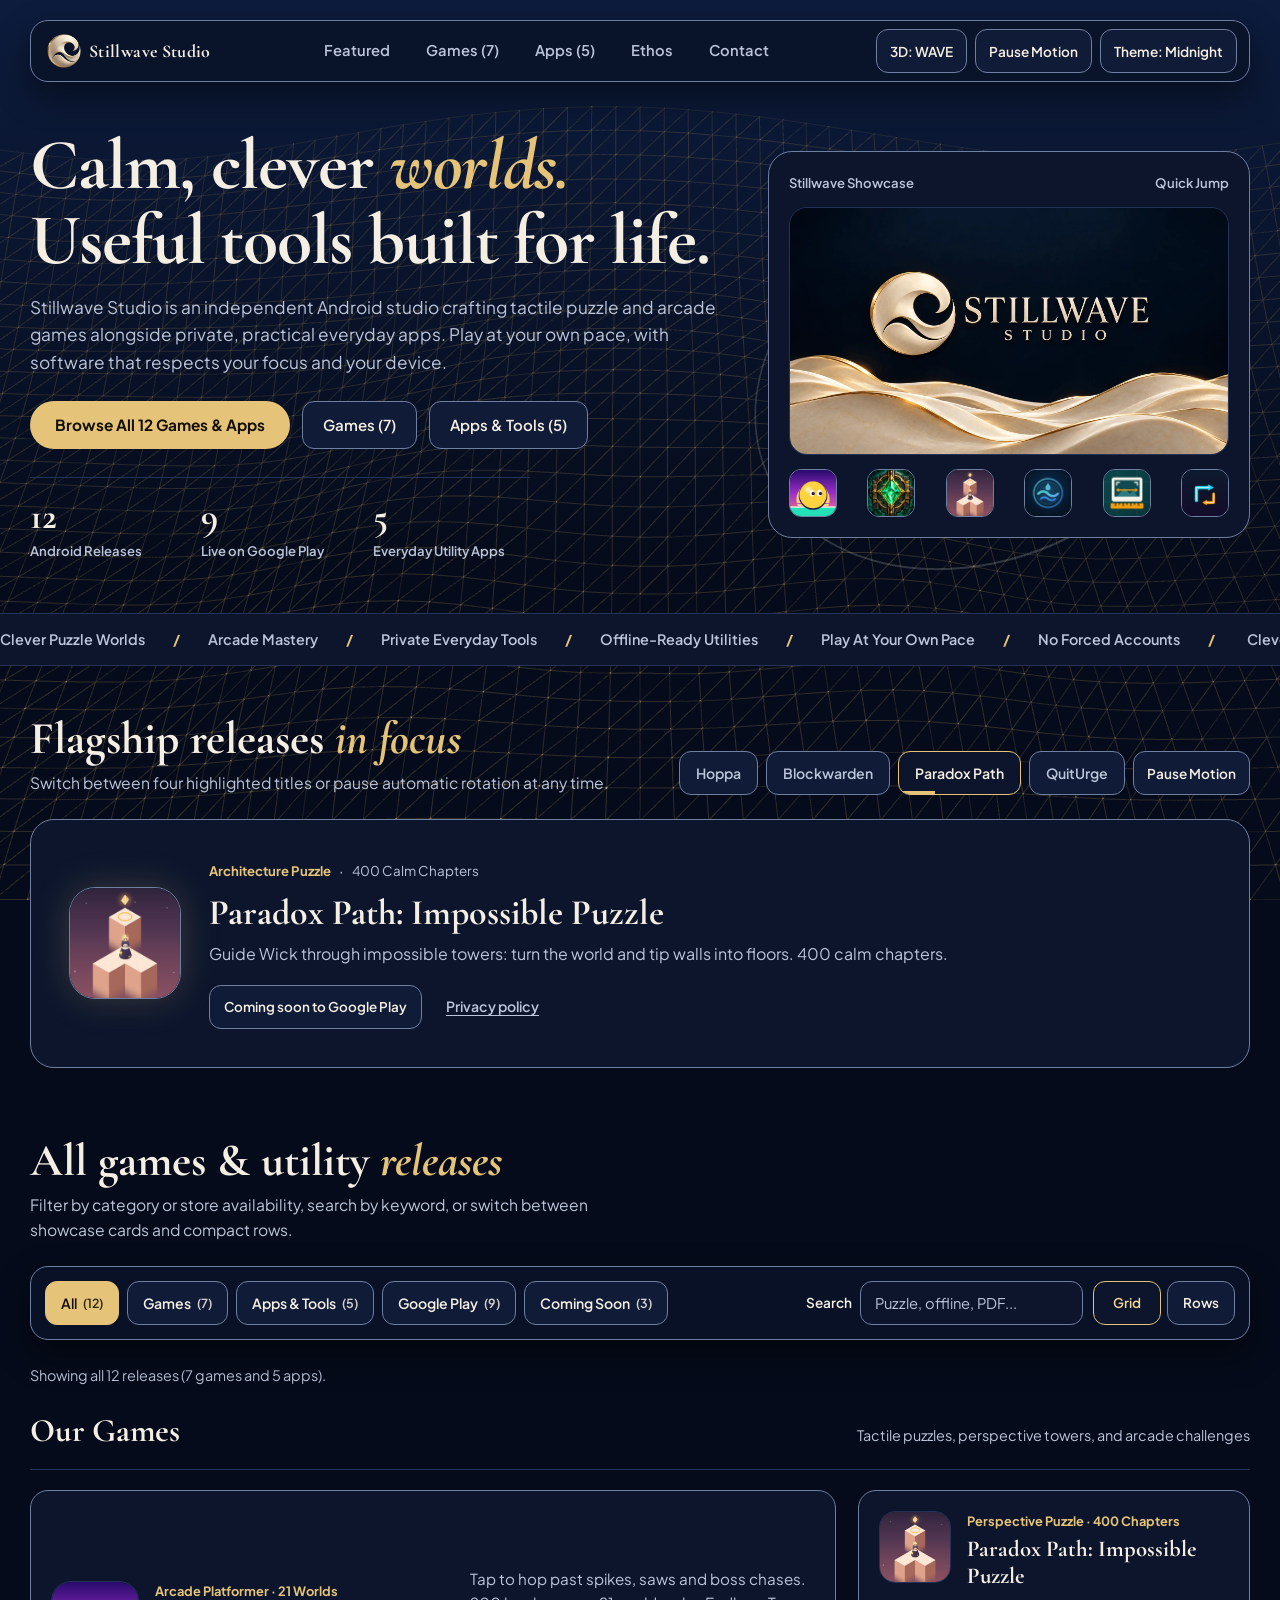
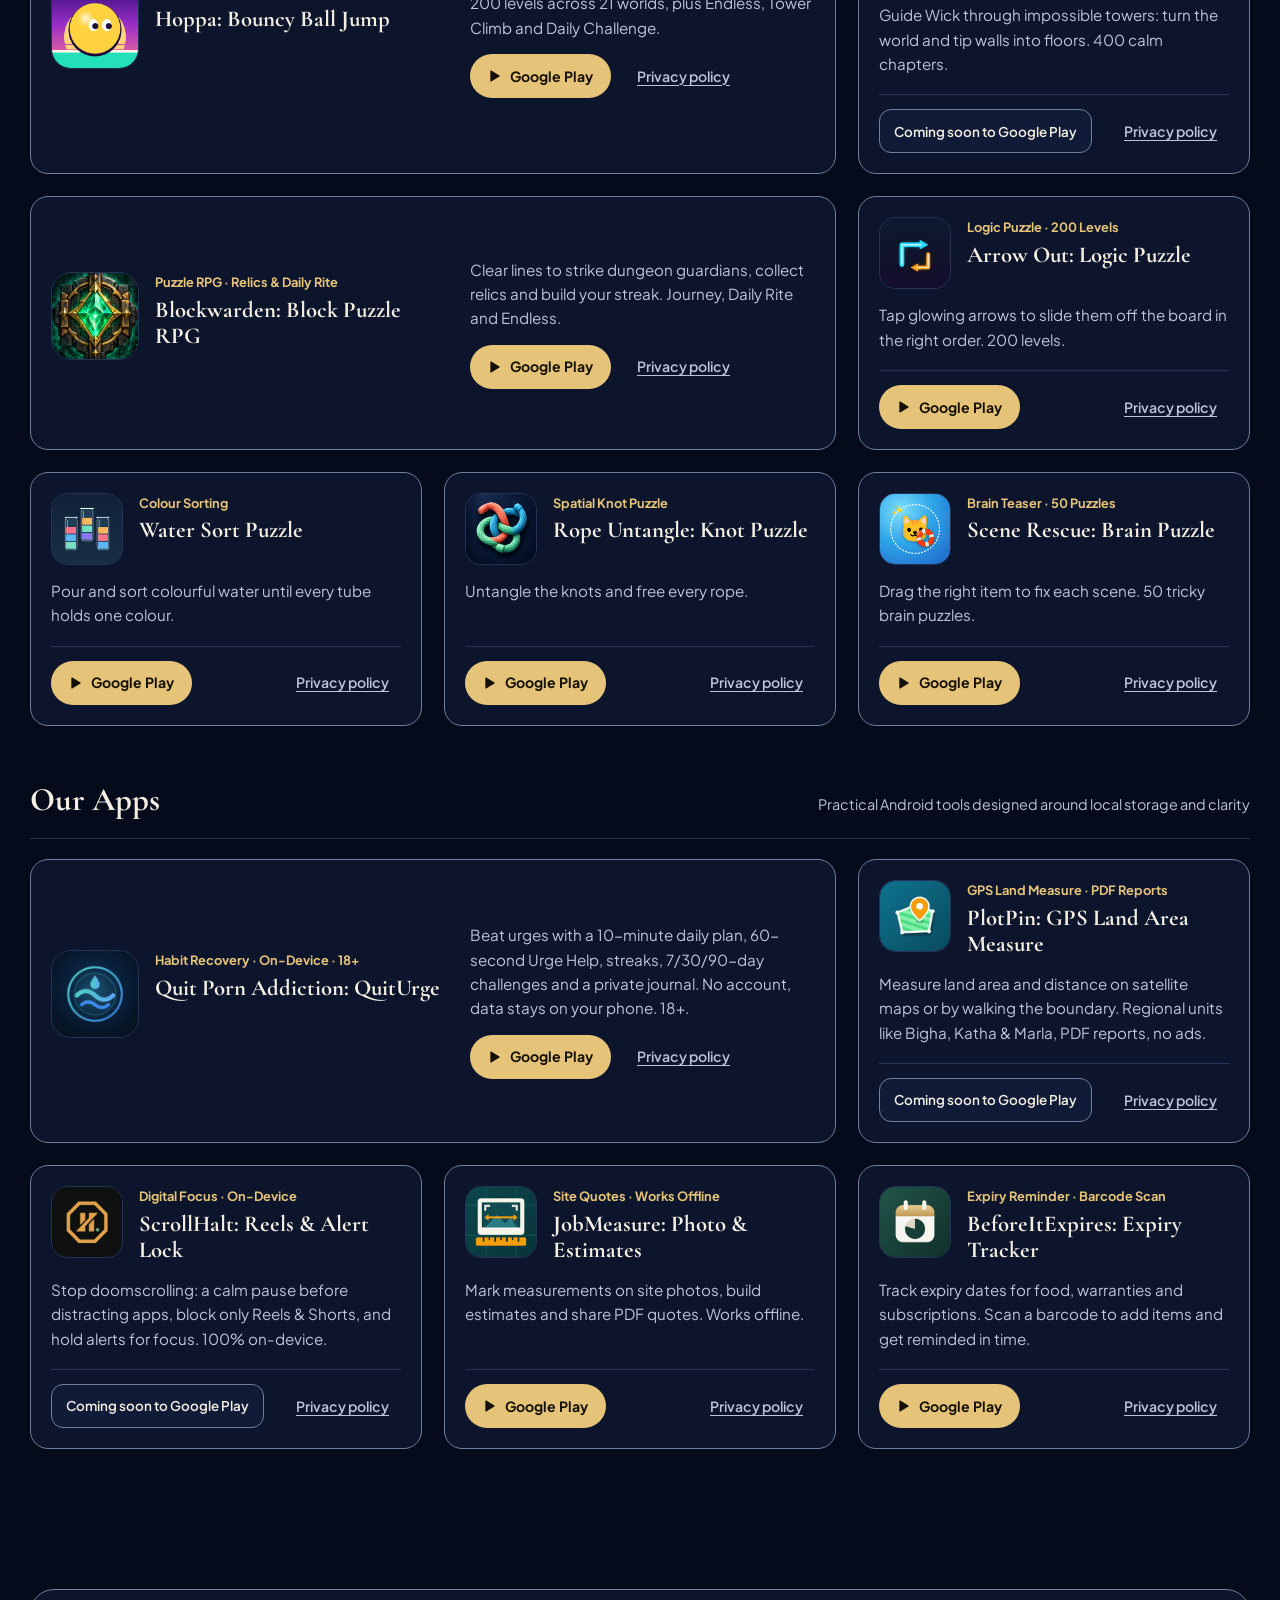
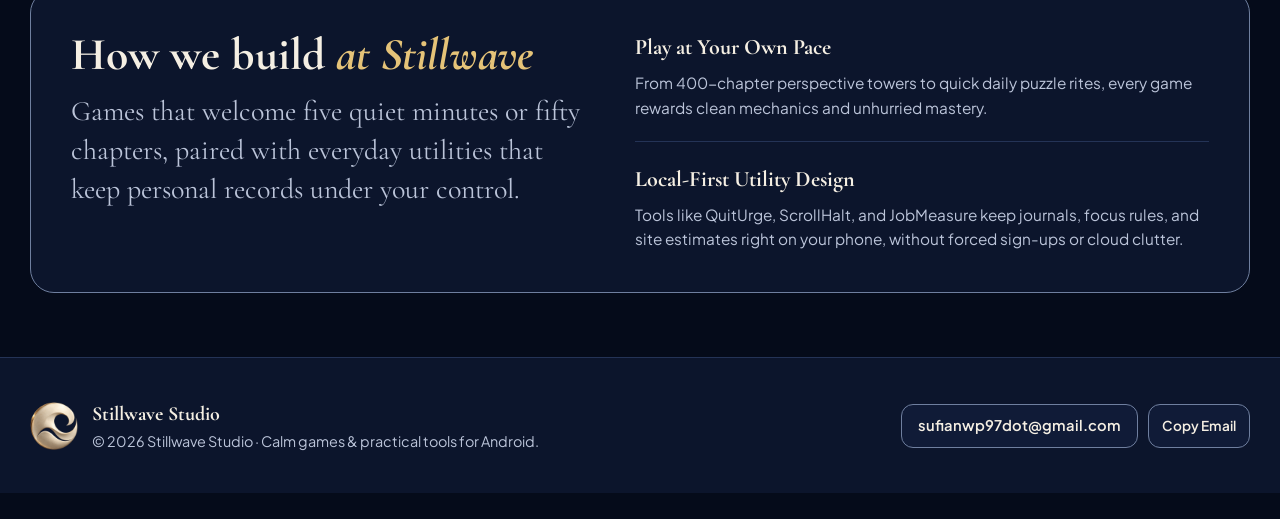
==== commit efcd8bf3: "Apply antislop UI, accessibility, mobile, theme, and copy improvements" ====
--- a/index.html
+++ b/index.html
@@ -1,307 +1,266 @@
 <!doctype html>
-<html lang="en">
+<html lang="en" data-theme="dark">
 <head>
   <meta charset="utf-8">
   <meta name="viewport" content="width=device-width, initial-scale=1">
-  <title>Stillwave Studio — Interactive Games &amp; Private Tools for Android</title>
+  <title>Stillwave Studio: Games &amp; Private Tools for Android</title>
   <meta name="description" content="Stillwave Studio makes calm, clever puzzle games and useful tools for Android: Hoppa, Blockwarden, Paradox Path, Arrow Out, Water Sort Puzzle, Rope Untangle, Scene Rescue, JobMeasure, BeforeItExpires, PlotPin, ScrollHalt and QuitUrge.">
   <meta property="og:title" content="Stillwave Studio">
   <meta property="og:description" content="Calm, clever puzzle games and useful tools for Android.">
   <meta property="og:image" content="https://asufian97.github.io/images/banner-og.jpg">
-  <meta name="theme-color" content="#03060f">
+  <meta name="theme-color" content="#050b1a">
   <link rel="icon" type="image/png" sizes="32x32" href="assets/icons/logo-32.png">
   <link rel="apple-touch-icon" href="assets/icons/logo-180.png">
   <link rel="preconnect" href="https://fonts.googleapis.com">
   <link rel="preconnect" href="https://fonts.gstatic.com" crossorigin>
-  <link href="https://fonts.googleapis.com/css2?family=Cormorant+Garamond:ital,wght@0,600;1,500;1,600&amp;family=JetBrains+Mono:wght@400;500;600&amp;family=Plus+Jakarta+Sans:wght@400;500;600;700&amp;family=Space+Grotesk:wght@600;700&amp;display=swap" rel="stylesheet">
+  <link href="https://fonts.googleapis.com/css2?family=Cormorant+Garamond:ital,wght@0,600;0,700;1,600&amp;family=Plus+Jakarta+Sans:wght@400;500;600;700&amp;display=swap" rel="stylesheet">
   <link rel="stylesheet" href="assets/css/style.css">
 </head>
-<body>
-  <!-- Scroll Progress Indicator -->
+<body id="top">
+  <a class="skip-link" href="#main-content">Skip to main content</a>
   <div class="scroll-progress" id="scroll-progress" aria-hidden="true"></div>
-
-  <!-- Custom Magnetic Cursor (Desktop) -->
-  <div class="cursor-dot" id="cursor-dot" aria-hidden="true"></div>
-  <div class="cursor-ring" id="cursor-ring" aria-hidden="true"></div>
-
-  <!-- Live Interactive Three.js 3D WebGL Background -->
   <canvas id="webgl-canvas" aria-hidden="true"></canvas>
-  <div class="ambient-vignette" aria-hidden="true"></div>
-  <div class="agency-grid-lines" aria-hidden="true"></div>
 
   <div class="site-shell">
-    <!-- Sticky Floating Agency Header -->
     <header class="site-header">
       <nav class="nav-bar" aria-label="Primary">
-        <a class="brand" href="#" data-magnetic>
-          <img class="brand-mark" src="assets/icons/studio-mark.png" alt="Stillwave Studio emblem" width="36" height="36">
-          <span class="brand-text">
-            <span class="brand-name">Stillwave Studio</span>
-            <span class="brand-sub">ANDROID GAME &amp; PRODUCT LAB</span>
-          </span>
+        <a class="brand" href="#top">
+          <img class="brand-mark" src="assets/icons/studio-mark.png" alt="" width="36" height="36">
+          <span class="brand-name">Stillwave Studio</span>
         </a>
 
         <div class="nav-links">
           <a class="nav-link" href="#spotlight">Featured</a>
           <a class="nav-link" href="#catalog" data-trigger-filter="game">Games (7)</a>
+          <a class="nav-link" href="#catalog" data-trigger-filter="app">Apps (5)</a>
+          <a class="nav-link" href="#ethos">Ethos</a>
+          <a class="nav-link" href="#contact">Contact</a>
+        </div>
+
+        <div class="nav-actions">
+          <button type="button" class="ctrl-btn desktop-only-ctrl" data-scene-cycle>3D: WAVE</button>
+          <button type="button" class="ctrl-btn desktop-only-ctrl" data-motion-toggle aria-pressed="false">Pause Motion</button>
+          <button type="button" class="ctrl-btn" data-theme-toggle aria-pressed="false">Theme: Midnight</button>
+          <button type="button" class="ctrl-btn mobile-menu-btn" id="mobile-menu-btn" aria-expanded="false" aria-controls="mobile-nav-drawer">Menu</button>
+        </div>
+      </nav>
+
+      <div class="mobile-drawer" id="mobile-nav-drawer">
+        <div class="mobile-drawer-links">
+          <a class="nav-link" href="#spotlight">Featured Releases</a>
+          <a class="nav-link" href="#catalog" data-trigger-filter="game">Games (7)</a>
           <a class="nav-link" href="#catalog" data-trigger-filter="app">Apps &amp; Tools (5)</a>
           <a class="nav-link" href="#ethos">Studio Ethos</a>
-        </div>
-
-        <div class="nav-actions">
-          <button type="button" class="scene-btn" id="scene-mode-btn" data-magnetic data-cursor="MORPH" title="Switch 3D WebGL formation">
-            <span class="scene-dot" aria-hidden="true"></span>
-            <span id="scene-mode-label">3D: WAVE</span>
-          </button>
-          <a class="nav-cta" href="#contact" data-magnetic>Contact</a>
-        </div>
-      </nav>
+          <a class="nav-link" href="#contact">Contact</a>
+        </div>
+        <div class="mobile-drawer-controls">
+          <button type="button" class="ctrl-btn" data-scene-cycle>3D: WAVE</button>
+          <button type="button" class="ctrl-btn" data-motion-toggle aria-pressed="false">Pause Motion</button>
+        </div>
+      </div>
     </header>
 
-    <main>
-      <!-- ====================================================================
-           HERO SECTION — Kinetic Agency Typography + Interactive Constellation
-           ==================================================================== -->
+    <main id="main-content">
       <section class="hero-section">
         <div class="container hero-grid">
           <div>
-            <div class="eyebrow" data-hero-reveal="1">
-              <span class="eyebrow-spark" aria-hidden="true"></span>
-              <span>Independent Android Studio · Crafted in Motion</span>
-            </div>
-
-            <h1 class="hero-title" data-hero-reveal="2">
-              Calm, clever <span class="serif-accent">worlds.</span><br>
-              Useful tools <span class="stroke-word">built</span> for life.
+            <h1 class="hero-title">
+              Calm, clever <em>worlds.</em><br>
+              Useful tools built for life.
             </h1>
 
-            <p class="hero-lead" data-hero-reveal="3">
-              Stillwave Studio designs tactile puzzle &amp; arcade games alongside private, offline-first utility apps for Android. Play at your own pace—with software that respects your focus and your device.
+            <p class="hero-lead">
+              Stillwave Studio is an independent Android studio crafting tactile puzzle and arcade games alongside private, practical everyday apps. Play at your own pace, with software that respects your focus and your device.
             </p>
 
-            <div class="hero-actions" data-hero-reveal="4">
-              <a class="btn-primary" href="#catalog" data-trigger-filter="all" data-magnetic data-cursor="EXPLORE">
-                <span>Explore All 12 Releases</span>
-                <span aria-hidden="true">↓</span>
-              </a>
-              <a class="btn-ghost" href="#catalog" data-trigger-filter="game" data-magnetic>
-                <span>Our Games (7)</span>
-              </a>
-              <a class="btn-ghost" href="#catalog" data-trigger-filter="app" data-magnetic>
-                <span>Our Apps (5)</span>
-              </a>
-            </div>
-
-            <div class="hero-metrics" data-hero-reveal="5">
+            <div class="hero-actions">
+              <a class="btn-primary" href="#catalog" data-trigger-filter="all">Browse All 12 Games &amp; Apps</a>
+              <a class="btn-secondary" href="#catalog" data-trigger-filter="game">Games (7)</a>
+              <a class="btn-secondary" href="#catalog" data-trigger-filter="app">Apps &amp; Tools (5)</a>
+            </div>
+
+            <div class="hero-metrics">
               <div>
-                <div class="metric-value" data-count="12" data-suffix="">12</div>
-                <div class="metric-label">Original Titles</div>
+                <div class="metric-value">12</div>
+                <div class="metric-label">Android Releases</div>
               </div>
               <div>
-                <div class="metric-value" data-count="9" data-suffix=" Live">9<span> Live</span></div>
-                <div class="metric-label">On Google Play</div>
+                <div class="metric-value">9</div>
+                <div class="metric-label">Live on Google Play</div>
               </div>
               <div>
-                <div class="metric-value" data-count="100" data-suffix="%">100<span>%</span></div>
-                <div class="metric-label">Local-First Tools</div>
-              </div>
-            </div>
-          </div>
-
-          <!-- Interactive 3D-Tilted Studio Showcase Card & Quick-Jump Dock -->
-          <div class="hero-constellation" data-hero-reveal="4">
-            <div class="orbital-emblem-card" id="hero-emblem-card">
-              <div class="emblem-top">
-                <span>STILLWAVE // SHOWCASE</span>
-                <span>INTERACTIVE 3D</span>
-              </div>
-              <div class="emblem-hero-banner">
-                <img src="assets/icons/banner.webp" alt="Stillwave Studio sculpted gold wave banner" width="1672" height="941">
-              </div>
-              <div class="floating-icon-strip" aria-label="Quick jump to featured titles">
-                <button type="button" class="mini-dock-icon" data-jump-card="card-hoppa" data-accent="#ff7849" data-cursor="VIEW" title="Jump to Hoppa">
-                  <img src="assets/icons/hoppa.png" alt="Hoppa">
-                </button>
-                <button type="button" class="mini-dock-icon" data-jump-card="card-blockwarden" data-accent="#b589ff" data-cursor="VIEW" title="Jump to Blockwarden">
-                  <img src="assets/icons/blockwarden.png" alt="Blockwarden">
-                </button>
-                <button type="button" class="mini-dock-icon" data-jump-card="card-paradoxpath" data-accent="#f5c87a" data-cursor="VIEW" title="Jump to Paradox Path">
-                  <img src="assets/icons/paradoxpath.png" alt="Paradox Path">
-                </button>
-                <button type="button" class="mini-dock-icon" data-jump-card="card-quiturge" data-accent="#5eead4" data-cursor="VIEW" title="Jump to QuitUrge">
-                  <img src="assets/icons/quiturge.png" alt="QuitUrge">
-                </button>
-                <button type="button" class="mini-dock-icon" data-jump-card="card-jobmeasure" data-accent="#fbbf24" data-cursor="VIEW" title="Jump to JobMeasure">
-                  <img src="assets/icons/jobmeasure.png" alt="JobMeasure">
-                </button>
-                <button type="button" class="mini-dock-icon" data-jump-card="card-arrowout" data-accent="#38bdf8" data-cursor="VIEW" title="Jump to Arrow Out">
-                  <img src="assets/icons/arrowout.png" alt="Arrow Out">
-                </button>
-              </div>
+                <div class="metric-value">5</div>
+                <div class="metric-label">Everyday Utility Apps</div>
+              </div>
+            </div>
+          </div>
+
+          <div class="orbital-emblem-card" id="hero-emblem-card">
+            <div class="emblem-top">
+              <span>Stillwave Showcase</span>
+              <span>Quick Jump</span>
+            </div>
+            <div class="emblem-hero-banner">
+              <img src="assets/icons/banner.webp" alt="Stillwave Studio sculpted gold wave banner" width="1672" height="941" fetchpriority="high">
+            </div>
+            <div class="floating-icon-strip" role="group" aria-label="Jump to highlighted releases">
+              <button type="button" class="mini-dock-icon" data-jump-card="card-hoppa" aria-label="Jump to Hoppa: Bouncy Ball Jump">
+                <img src="assets/icons/hoppa.png" alt="" width="48" height="48">
+              </button>
+              <button type="button" class="mini-dock-icon" data-jump-card="card-blockwarden" aria-label="Jump to Blockwarden: Block Puzzle RPG">
+                <img src="assets/icons/blockwarden.png" alt="" width="48" height="48">
+              </button>
+              <button type="button" class="mini-dock-icon" data-jump-card="card-paradoxpath" aria-label="Jump to Paradox Path: Impossible Puzzle">
+                <img src="assets/icons/paradoxpath.png" alt="" width="48" height="48">
+              </button>
+              <button type="button" class="mini-dock-icon" data-jump-card="card-quiturge" aria-label="Jump to QuitUrge">
+                <img src="assets/icons/quiturge.png" alt="" width="48" height="48">
+              </button>
+              <button type="button" class="mini-dock-icon" data-jump-card="card-jobmeasure" aria-label="Jump to JobMeasure">
+                <img src="assets/icons/jobmeasure.png" alt="" width="48" height="48">
+              </button>
+              <button type="button" class="mini-dock-icon" data-jump-card="card-arrowout" aria-label="Jump to Arrow Out">
+                <img src="assets/icons/arrowout.png" alt="" width="48" height="48">
+              </button>
             </div>
           </div>
         </div>
       </section>
 
-      <!-- ====================================================================
-           INFINITE KINETIC MARQUEE RIBBON
-           ==================================================================== -->
       <div class="marquee-band" aria-hidden="true">
         <div class="marquee-track">
           <div class="marquee-item">
-            <span>Clever Puzzle Worlds</span><span class="marquee-sep">✦</span>
-            <span>Arcade Mastery</span><span class="marquee-sep">✦</span>
-            <span>100% On-Device Privacy Tools</span><span class="marquee-sep">✦</span>
-            <span>Offline-Ready Utilities</span><span class="marquee-sep">✦</span>
-            <span>Play At Your Own Pace</span><span class="marquee-sep">✦</span>
-            <span>No Forced Accounts</span><span class="marquee-sep">✦</span>
+            <span>Clever Puzzle Worlds</span><span class="marquee-sep">/</span>
+            <span>Arcade Mastery</span><span class="marquee-sep">/</span>
+            <span>Private Everyday Tools</span><span class="marquee-sep">/</span>
+            <span>Offline-Ready Utilities</span><span class="marquee-sep">/</span>
+            <span>Play At Your Own Pace</span><span class="marquee-sep">/</span>
+            <span>No Forced Accounts</span><span class="marquee-sep">/</span>
           </div>
           <div class="marquee-item">
-            <span>Clever Puzzle Worlds</span><span class="marquee-sep">✦</span>
-            <span>Arcade Mastery</span><span class="marquee-sep">✦</span>
-            <span>100% On-Device Privacy Tools</span><span class="marquee-sep">✦</span>
-            <span>Offline-Ready Utilities</span><span class="marquee-sep">✦</span>
-            <span>Play At Your Own Pace</span><span class="marquee-sep">✦</span>
-            <span>No Forced Accounts</span><span class="marquee-sep">✦</span>
+            <span>Clever Puzzle Worlds</span><span class="marquee-sep">/</span>
+            <span>Arcade Mastery</span><span class="marquee-sep">/</span>
+            <span>Private Everyday Tools</span><span class="marquee-sep">/</span>
+            <span>Offline-Ready Utilities</span><span class="marquee-sep">/</span>
+            <span>Play At Your Own Pace</span><span class="marquee-sep">/</span>
+            <span>No Forced Accounts</span><span class="marquee-sep">/</span>
           </div>
         </div>
       </div>
 
-      <!-- ====================================================================
-           FEATURED IN MOTION — Auto-Cycling Interactive Spotlight Stage
-           ==================================================================== -->
       <section class="spotlight-section" id="spotlight" aria-labelledby="spotlight-heading">
         <div class="container">
           <div class="section-head" data-reveal>
             <div>
-              <div class="section-kicker">01 // Featured Highlights</div>
-              <h2 class="section-title" id="spotlight-heading">Flagship releases <em>in motion</em></h2>
-            </div>
-
-            <div class="spotlight-tabs" role="tablist" aria-label="Featured releases">
-              <button type="button" class="spot-tab is-active" role="tab" aria-selected="true">
-                01 Hoppa
-                <span class="spot-progress" aria-hidden="true"></span>
-              </button>
-              <button type="button" class="spot-tab" role="tab" aria-selected="false">
-                02 Blockwarden
-                <span class="spot-progress" aria-hidden="true"></span>
-              </button>
-              <button type="button" class="spot-tab" role="tab" aria-selected="false">
-                03 Paradox Path
-                <span class="spot-progress" aria-hidden="true"></span>
-              </button>
-              <button type="button" class="spot-tab" role="tab" aria-selected="false">
-                04 QuitUrge
-                <span class="spot-progress" aria-hidden="true"></span>
-              </button>
+              <h2 class="section-title" id="spotlight-heading">Flagship releases <em>in focus</em></h2>
+              <p class="section-sub">Switch between four highlighted titles or pause automatic rotation at any time.</p>
+            </div>
+
+            <div class="spotlight-controls">
+              <div class="spotlight-tabs" role="tablist" aria-label="Featured releases">
+                <button type="button" class="spot-tab is-active" role="tab" id="spot-tab-1" aria-selected="true" aria-controls="spot-panel-1" tabindex="0">
+                  Hoppa
+                  <span class="spot-progress" aria-hidden="true"></span>
+                </button>
+                <button type="button" class="spot-tab" role="tab" id="spot-tab-2" aria-selected="false" aria-controls="spot-panel-2" tabindex="-1">
+                  Blockwarden
+                  <span class="spot-progress" aria-hidden="true"></span>
+                </button>
+                <button type="button" class="spot-tab" role="tab" id="spot-tab-3" aria-selected="false" aria-controls="spot-panel-3" tabindex="-1">
+                  Paradox Path
+                  <span class="spot-progress" aria-hidden="true"></span>
+                </button>
+                <button type="button" class="spot-tab" role="tab" id="spot-tab-4" aria-selected="false" aria-controls="spot-panel-4" tabindex="-1">
+                  QuitUrge
+                  <span class="spot-progress" aria-hidden="true"></span>
+                </button>
+              </div>
+              <button type="button" class="ctrl-btn" data-motion-toggle aria-pressed="false">Pause Motion</button>
             </div>
           </div>
 
           <div class="spotlight-stage" id="spotlight-stage" data-reveal>
-            <div class="spotlight-glow" aria-hidden="true"></div>
-
-            <!-- Slide 1: Hoppa -->
-            <div class="spotlight-slide is-active" data-accent="#ff7849" data-glow="rgba(255, 120, 73, 0.28)">
+            <div class="spotlight-slide is-active" role="tabpanel" id="spot-panel-1" aria-labelledby="spot-tab-1">
               <div class="spot-icon-pedestal">
-                <div class="spot-icon-ring" aria-hidden="true"></div>
-                <img src="assets/icons/hoppa.png" alt="Hoppa icon" width="132" height="132">
+                <img src="assets/icons/hoppa.png" alt="Hoppa app icon" width="112" height="112">
               </div>
               <div>
                 <div class="spot-meta">
-                  <span class="badge-type">Featured Game</span>
-                  <span class="badge-chip">200 Levels · 21 Worlds</span>
-                  <span class="badge-chip">Boss Chases &amp; Daily Challenge</span>
+                  <span class="meta-label">Featured Game</span>
+                  <span class="meta-sep" aria-hidden="true">·</span>
+                  <span class="meta-detail">200 Levels across 21 Worlds</span>
                 </div>
                 <h3 class="spot-title">Hoppa: Bouncy Ball Jump</h3>
                 <p class="spot-desc">Tap to hop past spikes, saws and boss chases. 200 levels across 21 worlds, plus Endless, Tower Climb and Daily Challenge.</p>
-                <div class="card-footer" style="border-top:none; padding-top:0; justify-content:flex-start; gap:18px;">
-                  <a class="play-btn" href="https://play.google.com/store/apps/details?id=com.stillwavestudio.hoppa" data-magnetic data-cursor="PLAY">
-                    <svg viewBox="0 0 24 24" fill="currentColor" aria-hidden="true"><path d="M4 3.5v17c0 .8.9 1.3 1.6.8l14-8.5c.6-.4.6-1.2 0-1.6l-14-8.5C4.9 2.2 4 2.7 4 3.5z"/></svg>
-                    <span>Google Play</span>
-                  </a>
-                  <a class="privacy-link" href="hobba-privacy/privacy-policy.html">
-                    <svg viewBox="0 0 24 24" fill="none" stroke="currentColor" stroke-width="2" aria-hidden="true"><path d="M12 22s8-4 8-10V5l-8-3-8 3v7c0 6 8 10 8 10z"/></svg>
-                    <span>Privacy policy</span>
-                  </a>
-                </div>
-              </div>
-            </div>
-
-            <!-- Slide 2: Blockwarden -->
-            <div class="spotlight-slide" data-accent="#b589ff" data-glow="rgba(181, 137, 255, 0.28)">
+                <div class="spot-actions">
+                  <a class="play-btn" href="https://play.google.com/store/apps/details?id=com.stillwavestudio.hoppa">
+                    <svg viewBox="0 0 24 24" fill="currentColor" aria-hidden="true"><path d="M4 3.5v17c0 .8.9 1.3 1.6.8l14-8.5c.6-.4.6-1.2 0-1.6l-14-8.5C4.9 2.2 4 2.7 4 3.5z"/></svg>
+                    <span>Google Play</span>
+                  </a>
+                  <a class="privacy-link" href="hobba-privacy/privacy-policy.html">Privacy policy</a>
+                </div>
+              </div>
+            </div>
+
+            <div class="spotlight-slide" role="tabpanel" id="spot-panel-2" aria-labelledby="spot-tab-2" hidden>
               <div class="spot-icon-pedestal">
-                <div class="spot-icon-ring" aria-hidden="true"></div>
-                <img src="assets/icons/blockwarden.png" alt="Blockwarden icon" width="132" height="132">
+                <img src="assets/icons/blockwarden.png" alt="Blockwarden app icon" width="112" height="112">
               </div>
               <div>
                 <div class="spot-meta">
-                  <span class="badge-type">Puzzle RPG</span>
-                  <span class="badge-chip">Relics &amp; Guardians</span>
-                  <span class="badge-chip">Journey · Daily Rite · Endless</span>
+                  <span class="meta-label">Puzzle RPG</span>
+                  <span class="meta-sep" aria-hidden="true">·</span>
+                  <span class="meta-detail">Journey, Daily Rite &amp; Endless</span>
                 </div>
                 <h3 class="spot-title">Blockwarden: Block Puzzle RPG</h3>
                 <p class="spot-desc">Clear lines to strike dungeon guardians, collect relics and build your streak. Journey, Daily Rite and Endless.</p>
-                <div class="card-footer" style="border-top:none; padding-top:0; justify-content:flex-start; gap:18px;">
-                  <a class="play-btn" href="https://play.google.com/store/apps/details?id=com.stillwavestudio.blockwarden" data-magnetic data-cursor="PLAY">
-                    <svg viewBox="0 0 24 24" fill="currentColor" aria-hidden="true"><path d="M4 3.5v17c0 .8.9 1.3 1.6.8l14-8.5c.6-.4.6-1.2 0-1.6l-14-8.5C4.9 2.2 4 2.7 4 3.5z"/></svg>
-                    <span>Google Play</span>
-                  </a>
-                  <a class="privacy-link" href="Blockwarden-privacy/">
-                    <svg viewBox="0 0 24 24" fill="none" stroke="currentColor" stroke-width="2" aria-hidden="true"><path d="M12 22s8-4 8-10V5l-8-3-8 3v7c0 6 8 10 8 10z"/></svg>
-                    <span>Privacy policy</span>
-                  </a>
-                </div>
-              </div>
-            </div>
-
-            <!-- Slide 3: Paradox Path -->
-            <div class="spotlight-slide" data-accent="#f5c87a" data-glow="rgba(245, 200, 122, 0.28)">
+                <div class="spot-actions">
+                  <a class="play-btn" href="https://play.google.com/store/apps/details?id=com.stillwavestudio.blockwarden">
+                    <svg viewBox="0 0 24 24" fill="currentColor" aria-hidden="true"><path d="M4 3.5v17c0 .8.9 1.3 1.6.8l14-8.5c.6-.4.6-1.2 0-1.6l-14-8.5C4.9 2.2 4 2.7 4 3.5z"/></svg>
+                    <span>Google Play</span>
+                  </a>
+                  <a class="privacy-link" href="Blockwarden-privacy/">Privacy policy</a>
+                </div>
+              </div>
+            </div>
+
+            <div class="spotlight-slide" role="tabpanel" id="spot-panel-3" aria-labelledby="spot-tab-3" hidden>
               <div class="spot-icon-pedestal">
-                <div class="spot-icon-ring" aria-hidden="true"></div>
-                <img src="assets/icons/paradoxpath.png" alt="Paradox Path icon" width="132" height="132">
+                <img src="assets/icons/paradoxpath.png" alt="Paradox Path app icon" width="112" height="112">
               </div>
               <div>
                 <div class="spot-meta">
-                  <span class="badge-type">Upcoming Architecture Puzzle</span>
-                  <span class="badge-chip">400 Calm Chapters</span>
-                  <span class="badge-chip">Perspective Shifting</span>
+                  <span class="meta-label">Architecture Puzzle</span>
+                  <span class="meta-sep" aria-hidden="true">·</span>
+                  <span class="meta-detail">400 Calm Chapters</span>
                 </div>
                 <h3 class="spot-title">Paradox Path: Impossible Puzzle</h3>
                 <p class="spot-desc">Guide Wick through impossible towers: turn the world and tip walls into floors. 400 calm chapters.</p>
-                <div class="card-footer" style="border-top:none; padding-top:0; justify-content:flex-start; gap:18px;">
-                  <span class="soon-pill"><span class="soon-dot" aria-hidden="true"></span>Coming soon to Google Play</span>
-                  <a class="privacy-link" href="paradoxpath-privacy/">
-                    <svg viewBox="0 0 24 24" fill="none" stroke="currentColor" stroke-width="2" aria-hidden="true"><path d="M12 22s8-4 8-10V5l-8-3-8 3v7c0 6 8 10 8 10z"/></svg>
-                    <span>Privacy policy</span>
-                  </a>
-                </div>
-              </div>
-            </div>
-
-            <!-- Slide 4: QuitUrge -->
-            <div class="spotlight-slide" data-accent="#5eead4" data-glow="rgba(94, 234, 212, 0.26)">
+                <div class="spot-actions">
+                  <span class="soon-badge">Coming soon to Google Play</span>
+                  <a class="privacy-link" href="paradoxpath-privacy/">Privacy policy</a>
+                </div>
+              </div>
+            </div>
+
+            <div class="spotlight-slide" role="tabpanel" id="spot-panel-4" aria-labelledby="spot-tab-4" hidden>
               <div class="spot-icon-pedestal">
-                <div class="spot-icon-ring" aria-hidden="true"></div>
-                <img src="assets/icons/quiturge.png" alt="QuitUrge icon" width="132" height="132">
+                <img src="assets/icons/quiturge.png" alt="QuitUrge app icon" width="112" height="112">
               </div>
               <div>
                 <div class="spot-meta">
-                  <span class="badge-type is-tool">Private Wellness App</span>
-                  <span class="badge-chip">No Account · On-Device</span>
-                  <span class="badge-chip">7 / 30 / 90-Day Challenges</span>
+                  <span class="meta-label">Private Habit App</span>
+                  <span class="meta-sep" aria-hidden="true">·</span>
+                  <span class="meta-detail">No Account · On-Device Data</span>
                 </div>
                 <h3 class="spot-title">Quit Porn Addiction: QuitUrge</h3>
                 <p class="spot-desc">Beat urges with a 10-minute daily plan, 60-second Urge Help, streaks, 7/30/90-day challenges and a private journal. No account, data stays on your phone. 18+.</p>
-                <div class="card-footer" style="border-top:none; padding-top:0; justify-content:flex-start; gap:18px;">
-                  <a class="play-btn" href="https://play.google.com/store/apps/details?id=com.stillwavestudio.quiturge" data-magnetic data-cursor="PLAY">
-                    <svg viewBox="0 0 24 24" fill="currentColor" aria-hidden="true"><path d="M4 3.5v17c0 .8.9 1.3 1.6.8l14-8.5c.6-.4.6-1.2 0-1.6l-14-8.5C4.9 2.2 4 2.7 4 3.5z"/></svg>
-                    <span>Google Play</span>
-                  </a>
-                  <a class="privacy-link" href="quiturge-privacy/">
-                    <svg viewBox="0 0 24 24" fill="none" stroke="currentColor" stroke-width="2" aria-hidden="true"><path d="M12 22s8-4 8-10V5l-8-3-8 3v7c0 6 8 10 8 10z"/></svg>
-                    <span>Privacy policy</span>
-                  </a>
+                <div class="spot-actions">
+                  <a class="play-btn" href="https://play.google.com/store/apps/details?id=com.stillwavestudio.quiturge">
+                    <svg viewBox="0 0 24 24" fill="currentColor" aria-hidden="true"><path d="M4 3.5v17c0 .8.9 1.3 1.6.8l14-8.5c.6-.4.6-1.2 0-1.6l-14-8.5C4.9 2.2 4 2.7 4 3.5z"/></svg>
+                    <span>Google Play</span>
+                  </a>
+                  <a class="privacy-link" href="quiturge-privacy/">Privacy policy</a>
                 </div>
               </div>
             </div>
@@ -309,486 +268,375 @@
         </div>
       </section>
 
-      <!-- ====================================================================
-           COMPLETE INTERACTIVE CATALOG — All 12 Games & Apps
-           ==================================================================== -->
       <section class="catalog-section" id="catalog" aria-labelledby="catalog-heading">
         <div class="container">
           <div class="section-head" data-reveal>
             <div>
-              <div class="section-kicker">02 // Complete Portfolio</div>
-              <h2 class="section-title" id="catalog-heading">Every game &amp; utility <em>crafted by Stillwave</em></h2>
-            </div>
-          </div>
-
-          <!-- Sticky Filter, Instant Search & Grid/Runway View Switcher -->
+              <h2 class="section-title" id="catalog-heading">All games &amp; utility <em>releases</em></h2>
+              <p class="section-sub">Filter by category or store availability, search by keyword, or switch between showcase cards and compact rows.</p>
+            </div>
+          </div>
+
           <div class="catalog-toolbar" data-reveal>
-            <div class="filter-group" role="group" aria-label="Filter catalog">
+            <div class="filter-group" role="group" aria-label="Filter releases">
               <button type="button" class="filter-btn is-active" data-filter="all" aria-pressed="true">
-                All <span class="filter-count">12</span>
+                All <span class="filter-count">(12)</span>
               </button>
               <button type="button" class="filter-btn" data-filter="game" aria-pressed="false">
-                Games <span class="filter-count">7</span>
+                Games <span class="filter-count">(7)</span>
               </button>
               <button type="button" class="filter-btn" data-filter="app" aria-pressed="false">
-                Apps &amp; Tools <span class="filter-count">5</span>
+                Apps &amp; Tools <span class="filter-count">(5)</span>
               </button>
               <button type="button" class="filter-btn" data-filter="live" aria-pressed="false">
-                Google Play <span class="filter-count">9</span>
+                Google Play <span class="filter-count">(9)</span>
               </button>
               <button type="button" class="filter-btn" data-filter="soon" aria-pressed="false">
-                Coming Soon <span class="filter-count">3</span>
+                Coming Soon <span class="filter-count">(3)</span>
               </button>
             </div>
 
             <div class="toolbar-right">
-              <div class="search-wrap">
-                <svg class="search-icon" viewBox="0 0 24 24" fill="none" stroke="currentColor" stroke-width="2" aria-hidden="true">
-                  <circle cx="11" cy="11" r="7"/><path d="M20 20l-3.5-3.5"/>
-                </svg>
-                <input type="search" id="catalog-search" class="search-input" placeholder="Search games, tools, offline..." aria-label="Search games and apps">
-              </div>
-
-              <div class="view-toggle" role="group" aria-label="Layout view">
-                <button type="button" class="view-btn is-active" data-view="grid">GRID</button>
-                <button type="button" class="view-btn" data-view="runway">RUNWAY</button>
-              </div>
-            </div>
-          </div>
-
-          <!-- ==================== OUR GAMES (7) ==================== -->
+              <div class="search-field">
+                <label class="search-label" for="catalog-search">Search</label>
+                <input type="search" id="catalog-search" class="search-input" placeholder="Puzzle, offline, PDF...">
+              </div>
+
+              <div class="view-toggle" role="group" aria-label="Catalog layout">
+                <button type="button" class="view-btn is-active" data-view="grid" aria-pressed="true">Grid</button>
+                <button type="button" class="view-btn" data-view="runway" aria-pressed="false">Rows</button>
+              </div>
+            </div>
+          </div>
+
+          <p class="catalog-status" id="catalog-status" role="status" aria-live="polite">Showing all 12 releases (7 games and 5 apps).</p>
+
           <div class="category-block" id="games-block">
             <div class="category-banner" data-reveal>
-              <div class="category-title-wrap">
-                <span class="category-num">01 / GAMES</span>
-                <h3 class="category-heading">Our Games</h3>
-              </div>
-              <span class="category-caption">Tactile puzzles, perspective worlds &amp; arcade challenges</span>
+              <h3 class="category-heading">Our Games</h3>
+              <span class="category-caption">Tactile puzzles, perspective towers, and arcade challenges</span>
             </div>
 
             <div class="showcase-grid">
-              <!-- 01 Hoppa -->
-              <article class="showcase-card" id="card-hoppa" data-kind="game" data-status="live" data-accent="#ff7849" data-reveal>
-                <div>
-                  <div class="card-top">
-                    <div class="card-icon-wrap">
-                      <img src="assets/icons/hoppa.png" alt="Hoppa icon" width="84" height="84" loading="lazy">
-                    </div>
-                    <div class="card-header-meta">
-                      <div class="card-index-row">
-                        <span class="card-index">01 // Arcade</span>
-                        <span class="card-tag">21 Worlds</span>
-                      </div>
-                      <h4 class="card-title">Hoppa: Bouncy Ball Jump</h4>
-                    </div>
-                  </div>
+              <!-- Legacy privacy folder paths (such as hobba-privacy/ and beforeitexpire-privacy/) match live Play Store URLs. -->
+              <article class="showcase-card showcase-card--featured" id="card-hoppa" data-kind="game" data-status="live" data-reveal>
+                <div class="card-top">
+                  <div class="card-icon-wrap">
+                    <img src="assets/icons/hoppa.png" alt="Hoppa icon" width="88" height="88" loading="lazy">
+                  </div>
+                  <div class="card-header-meta">
+                    <span class="card-genre">Arcade Platformer · 21 Worlds</span>
+                    <h4 class="card-title">Hoppa: Bouncy Ball Jump</h4>
+                  </div>
+                </div>
+                <div>
                   <p class="card-intro">Tap to hop past spikes, saws and boss chases. 200 levels across 21 worlds, plus Endless, Tower Climb and Daily Challenge.</p>
-                </div>
-                <div class="card-footer">
-                  <a class="play-btn" href="https://play.google.com/store/apps/details?id=com.stillwavestudio.hoppa" data-cursor="PLAY">
-                    <svg viewBox="0 0 24 24" fill="currentColor" aria-hidden="true"><path d="M4 3.5v17c0 .8.9 1.3 1.6.8l14-8.5c.6-.4.6-1.2 0-1.6l-14-8.5C4.9 2.2 4 2.7 4 3.5z"/></svg>
-                    <span>Google Play</span>
-                  </a>
-                  <a class="privacy-link" href="hobba-privacy/privacy-policy.html">
-                    <svg viewBox="0 0 24 24" fill="none" stroke="currentColor" stroke-width="2" aria-hidden="true"><path d="M12 22s8-4 8-10V5l-8-3-8 3v7c0 6 8 10 8 10z"/></svg>
-                    <span>Privacy policy</span>
-                  </a>
-                </div>
-              </article>
-
-              <!-- 02 Blockwarden -->
-              <article class="showcase-card" id="card-blockwarden" data-kind="game" data-status="live" data-accent="#b589ff" data-reveal>
-                <div>
-                  <div class="card-top">
-                    <div class="card-icon-wrap">
-                      <img src="assets/icons/blockwarden.png" alt="Blockwarden icon" width="84" height="84" loading="lazy">
-                    </div>
-                    <div class="card-header-meta">
-                      <div class="card-index-row">
-                        <span class="card-index">02 // Puzzle RPG</span>
-                        <span class="card-tag">Relics &amp; Streak</span>
-                      </div>
-                      <h4 class="card-title">Blockwarden: Block Puzzle RPG</h4>
-                    </div>
-                  </div>
+                  <div class="card-footer">
+                    <a class="play-btn" href="https://play.google.com/store/apps/details?id=com.stillwavestudio.hoppa">
+                      <svg viewBox="0 0 24 24" fill="currentColor" aria-hidden="true"><path d="M4 3.5v17c0 .8.9 1.3 1.6.8l14-8.5c.6-.4.6-1.2 0-1.6l-14-8.5C4.9 2.2 4 2.7 4 3.5z"/></svg>
+                      <span>Google Play</span>
+                    </a>
+                    <a class="privacy-link" href="hobba-privacy/privacy-policy.html">Privacy policy</a>
+                  </div>
+                </div>
+              </article>
+
+              <article class="showcase-card" id="card-paradoxpath" data-kind="game" data-status="soon" data-reveal>
+                <div>
+                  <div class="card-top">
+                    <div class="card-icon-wrap">
+                      <img src="assets/icons/paradoxpath.png" alt="Paradox Path icon" width="72" height="72" loading="lazy">
+                    </div>
+                    <div class="card-header-meta">
+                      <span class="card-genre">Perspective Puzzle · 400 Chapters</span>
+                      <h4 class="card-title">Paradox Path: Impossible Puzzle</h4>
+                    </div>
+                  </div>
+                  <p class="card-intro">Guide Wick through impossible towers: turn the world and tip walls into floors. 400 calm chapters.</p>
+                </div>
+                <div class="card-footer">
+                  <span class="soon-badge">Coming soon to Google Play</span>
+                  <a class="privacy-link" href="paradoxpath-privacy/">Privacy policy</a>
+                </div>
+              </article>
+
+              <article class="showcase-card showcase-card--featured" id="card-blockwarden" data-kind="game" data-status="live" data-reveal>
+                <div class="card-top">
+                  <div class="card-icon-wrap">
+                    <img src="assets/icons/blockwarden.png" alt="Blockwarden icon" width="88" height="88" loading="lazy">
+                  </div>
+                  <div class="card-header-meta">
+                    <span class="card-genre">Puzzle RPG · Relics &amp; Daily Rite</span>
+                    <h4 class="card-title">Blockwarden: Block Puzzle RPG</h4>
+                  </div>
+                </div>
+                <div>
                   <p class="card-intro">Clear lines to strike dungeon guardians, collect relics and build your streak. Journey, Daily Rite and Endless.</p>
-                </div>
-                <div class="card-footer">
-                  <a class="play-btn" href="https://play.google.com/store/apps/details?id=com.stillwavestudio.blockwarden" data-cursor="PLAY">
-                    <svg viewBox="0 0 24 24" fill="currentColor" aria-hidden="true"><path d="M4 3.5v17c0 .8.9 1.3 1.6.8l14-8.5c.6-.4.6-1.2 0-1.6l-14-8.5C4.9 2.2 4 2.7 4 3.5z"/></svg>
-                    <span>Google Play</span>
-                  </a>
-                  <a class="privacy-link" href="Blockwarden-privacy/">
-                    <svg viewBox="0 0 24 24" fill="none" stroke="currentColor" stroke-width="2" aria-hidden="true"><path d="M12 22s8-4 8-10V5l-8-3-8 3v7c0 6 8 10 8 10z"/></svg>
-                    <span>Privacy policy</span>
-                  </a>
-                </div>
-              </article>
-
-              <!-- 03 Paradox Path -->
-              <article class="showcase-card" id="card-paradoxpath" data-kind="game" data-status="soon" data-accent="#f5c87a" data-reveal>
-                <div>
-                  <div class="card-top">
-                    <div class="card-icon-wrap">
-                      <img src="assets/icons/paradoxpath.png" alt="Paradox Path icon" width="84" height="84" loading="lazy">
-                    </div>
-                    <div class="card-header-meta">
-                      <div class="card-index-row">
-                        <span class="card-index">03 // Perspective</span>
-                        <span class="card-tag">400 Chapters</span>
-                      </div>
-                      <h4 class="card-title">Paradox Path: Impossible Puzzle</h4>
-                    </div>
-                  </div>
-                  <p class="card-intro">Guide Wick through impossible towers: turn the world and tip walls into floors. 400 calm chapters.</p>
-                </div>
-                <div class="card-footer">
-                  <span class="soon-pill"><span class="soon-dot" aria-hidden="true"></span>Coming soon to Google Play</span>
-                  <a class="privacy-link" href="paradoxpath-privacy/">
-                    <svg viewBox="0 0 24 24" fill="none" stroke="currentColor" stroke-width="2" aria-hidden="true"><path d="M12 22s8-4 8-10V5l-8-3-8 3v7c0 6 8 10 8 10z"/></svg>
-                    <span>Privacy policy</span>
-                  </a>
-                </div>
-              </article>
-
-              <!-- 04 Arrow Out -->
-              <article class="showcase-card" id="card-arrowout" data-kind="game" data-status="live" data-accent="#38bdf8" data-reveal>
-                <div>
-                  <div class="card-top">
-                    <div class="card-icon-wrap">
-                      <img src="assets/icons/arrowout.png" alt="Arrow Out icon" width="84" height="84" loading="lazy">
-                    </div>
-                    <div class="card-header-meta">
-                      <div class="card-index-row">
-                        <span class="card-index">04 // Logic</span>
-                        <span class="card-tag">200 Levels</span>
-                      </div>
+                  <div class="card-footer">
+                    <a class="play-btn" href="https://play.google.com/store/apps/details?id=com.stillwavestudio.blockwarden">
+                      <svg viewBox="0 0 24 24" fill="currentColor" aria-hidden="true"><path d="M4 3.5v17c0 .8.9 1.3 1.6.8l14-8.5c.6-.4.6-1.2 0-1.6l-14-8.5C4.9 2.2 4 2.7 4 3.5z"/></svg>
+                      <span>Google Play</span>
+                    </a>
+                    <a class="privacy-link" href="Blockwarden-privacy/">Privacy policy</a>
+                  </div>
+                </div>
+              </article>
+
+              <article class="showcase-card" id="card-arrowout" data-kind="game" data-status="live" data-reveal>
+                <div>
+                  <div class="card-top">
+                    <div class="card-icon-wrap">
+                      <img src="assets/icons/arrowout.png" alt="Arrow Out icon" width="72" height="72" loading="lazy">
+                    </div>
+                    <div class="card-header-meta">
+                      <span class="card-genre">Logic Puzzle · 200 Levels</span>
                       <h4 class="card-title">Arrow Out: Logic Puzzle</h4>
                     </div>
                   </div>
                   <p class="card-intro">Tap glowing arrows to slide them off the board in the right order. 200 levels.</p>
                 </div>
                 <div class="card-footer">
-                  <a class="play-btn" href="https://play.google.com/store/apps/details?id=com.stillwavestudio.arrowout" data-cursor="PLAY">
-                    <svg viewBox="0 0 24 24" fill="currentColor" aria-hidden="true"><path d="M4 3.5v17c0 .8.9 1.3 1.6.8l14-8.5c.6-.4.6-1.2 0-1.6l-14-8.5C4.9 2.2 4 2.7 4 3.5z"/></svg>
-                    <span>Google Play</span>
-                  </a>
-                  <a class="privacy-link" href="arrowout-privacy/">
-                    <svg viewBox="0 0 24 24" fill="none" stroke="currentColor" stroke-width="2" aria-hidden="true"><path d="M12 22s8-4 8-10V5l-8-3-8 3v7c0 6 8 10 8 10z"/></svg>
-                    <span>Privacy policy</span>
-                  </a>
-                </div>
-              </article>
-
-              <!-- 05 Water Sort Puzzle -->
-              <article class="showcase-card" id="card-watersort" data-kind="game" data-status="live" data-accent="#60a5fa" data-reveal>
-                <div>
-                  <div class="card-top">
-                    <div class="card-icon-wrap">
-                      <img src="assets/icons/watersort.png" alt="Water Sort Puzzle icon" width="84" height="84" loading="lazy">
-                    </div>
-                    <div class="card-header-meta">
-                      <div class="card-index-row">
-                        <span class="card-index">05 // Relaxing Sort</span>
-                        <span class="card-tag">Calm Flow</span>
-                      </div>
+                  <a class="play-btn" href="https://play.google.com/store/apps/details?id=com.stillwavestudio.arrowout">
+                    <svg viewBox="0 0 24 24" fill="currentColor" aria-hidden="true"><path d="M4 3.5v17c0 .8.9 1.3 1.6.8l14-8.5c.6-.4.6-1.2 0-1.6l-14-8.5C4.9 2.2 4 2.7 4 3.5z"/></svg>
+                    <span>Google Play</span>
+                  </a>
+                  <a class="privacy-link" href="arrowout-privacy/">Privacy policy</a>
+                </div>
+              </article>
+
+              <article class="showcase-card" id="card-watersort" data-kind="game" data-status="live" data-reveal>
+                <div>
+                  <div class="card-top">
+                    <div class="card-icon-wrap">
+                      <img src="assets/icons/watersort.png" alt="Water Sort Puzzle icon" width="72" height="72" loading="lazy">
+                    </div>
+                    <div class="card-header-meta">
+                      <span class="card-genre">Colour Sorting</span>
                       <h4 class="card-title">Water Sort Puzzle</h4>
                     </div>
                   </div>
                   <p class="card-intro">Pour and sort colourful water until every tube holds one colour.</p>
                 </div>
                 <div class="card-footer">
-                  <a class="play-btn" href="https://play.google.com/store/apps/details?id=com.stillwavestudio.watersort" data-cursor="PLAY">
-                    <svg viewBox="0 0 24 24" fill="currentColor" aria-hidden="true"><path d="M4 3.5v17c0 .8.9 1.3 1.6.8l14-8.5c.6-.4.6-1.2 0-1.6l-14-8.5C4.9 2.2 4 2.7 4 3.5z"/></svg>
-                    <span>Google Play</span>
-                  </a>
-                  <a class="privacy-link" href="watersort-privacy/">
-                    <svg viewBox="0 0 24 24" fill="none" stroke="currentColor" stroke-width="2" aria-hidden="true"><path d="M12 22s8-4 8-10V5l-8-3-8 3v7c0 6 8 10 8 10z"/></svg>
-                    <span>Privacy policy</span>
-                  </a>
-                </div>
-              </article>
-
-              <!-- 06 Rope Untangle -->
-              <article class="showcase-card" id="card-ropeuntangle" data-kind="game" data-status="live" data-accent="#fb923c" data-reveal>
-                <div>
-                  <div class="card-top">
-                    <div class="card-icon-wrap">
-                      <img src="assets/icons/ropeuntangle.png" alt="Rope Untangle icon" width="84" height="84" loading="lazy">
-                    </div>
-                    <div class="card-header-meta">
-                      <div class="card-index-row">
-                        <span class="card-index">06 // Spatial Knot</span>
-                        <span class="card-tag">Tactile 3D</span>
-                      </div>
+                  <a class="play-btn" href="https://play.google.com/store/apps/details?id=com.stillwavestudio.watersort">
+                    <svg viewBox="0 0 24 24" fill="currentColor" aria-hidden="true"><path d="M4 3.5v17c0 .8.9 1.3 1.6.8l14-8.5c.6-.4.6-1.2 0-1.6l-14-8.5C4.9 2.2 4 2.7 4 3.5z"/></svg>
+                    <span>Google Play</span>
+                  </a>
+                  <a class="privacy-link" href="watersort-privacy/">Privacy policy</a>
+                </div>
+              </article>
+
+              <article class="showcase-card" id="card-ropeuntangle" data-kind="game" data-status="live" data-reveal>
+                <div>
+                  <div class="card-top">
+                    <div class="card-icon-wrap">
+                      <img src="assets/icons/ropeuntangle.png" alt="Rope Untangle icon" width="72" height="72" loading="lazy">
+                    </div>
+                    <div class="card-header-meta">
+                      <span class="card-genre">Spatial Knot Puzzle</span>
                       <h4 class="card-title">Rope Untangle: Knot Puzzle</h4>
                     </div>
                   </div>
                   <p class="card-intro">Untangle the knots and free every rope.</p>
                 </div>
                 <div class="card-footer">
-                  <a class="play-btn" href="https://play.google.com/store/apps/details?id=com.stillwavestudio.ropeuntangle" data-cursor="PLAY">
-                    <svg viewBox="0 0 24 24" fill="currentColor" aria-hidden="true"><path d="M4 3.5v17c0 .8.9 1.3 1.6.8l14-8.5c.6-.4.6-1.2 0-1.6l-14-8.5C4.9 2.2 4 2.7 4 3.5z"/></svg>
-                    <span>Google Play</span>
-                  </a>
-                  <a class="privacy-link" href="rope-untangle-privacy/privacy-policy.html">
-                    <svg viewBox="0 0 24 24" fill="none" stroke="currentColor" stroke-width="2" aria-hidden="true"><path d="M12 22s8-4 8-10V5l-8-3-8 3v7c0 6 8 10 8 10z"/></svg>
-                    <span>Privacy policy</span>
-                  </a>
-                </div>
-              </article>
-
-              <!-- 07 Scene Rescue -->
-              <article class="showcase-card" id="card-scenerescue" data-kind="game" data-status="live" data-accent="#facc15" data-reveal>
-                <div>
-                  <div class="card-top">
-                    <div class="card-icon-wrap">
-                      <img src="assets/icons/scenerescue.png" alt="Scene Rescue icon" width="84" height="84" loading="lazy">
-                    </div>
-                    <div class="card-header-meta">
-                      <div class="card-index-row">
-                        <span class="card-index">07 // Brain Teaser</span>
-                        <span class="card-tag">50 Puzzles</span>
-                      </div>
+                  <a class="play-btn" href="https://play.google.com/store/apps/details?id=com.stillwavestudio.ropeuntangle">
+                    <svg viewBox="0 0 24 24" fill="currentColor" aria-hidden="true"><path d="M4 3.5v17c0 .8.9 1.3 1.6.8l14-8.5c.6-.4.6-1.2 0-1.6l-14-8.5C4.9 2.2 4 2.7 4 3.5z"/></svg>
+                    <span>Google Play</span>
+                  </a>
+                  <a class="privacy-link" href="rope-untangle-privacy/privacy-policy.html">Privacy policy</a>
+                </div>
+              </article>
+
+              <article class="showcase-card" id="card-scenerescue" data-kind="game" data-status="live" data-reveal>
+                <div>
+                  <div class="card-top">
+                    <div class="card-icon-wrap">
+                      <img src="assets/icons/scenerescue.png" alt="Scene Rescue icon" width="72" height="72" loading="lazy">
+                    </div>
+                    <div class="card-header-meta">
+                      <span class="card-genre">Brain Teaser · 50 Puzzles</span>
                       <h4 class="card-title">Scene Rescue: Brain Puzzle</h4>
                     </div>
                   </div>
                   <p class="card-intro">Drag the right item to fix each scene. 50 tricky brain puzzles.</p>
                 </div>
                 <div class="card-footer">
-                  <a class="play-btn" href="https://play.google.com/store/apps/details?id=com.stillwave.scenerescue" data-cursor="PLAY">
-                    <svg viewBox="0 0 24 24" fill="currentColor" aria-hidden="true"><path d="M4 3.5v17c0 .8.9 1.3 1.6.8l14-8.5c.6-.4.6-1.2 0-1.6l-14-8.5C4.9 2.2 4 2.7 4 3.5z"/></svg>
-                    <span>Google Play</span>
-                  </a>
-                  <a class="privacy-link" href="scenerescue-privacy/">
-                    <svg viewBox="0 0 24 24" fill="none" stroke="currentColor" stroke-width="2" aria-hidden="true"><path d="M12 22s8-4 8-10V5l-8-3-8 3v7c0 6 8 10 8 10z"/></svg>
-                    <span>Privacy policy</span>
-                  </a>
-                </div>
-              </article>
-            </div>
-          </div>
-
-          <!-- ==================== OUR APPS & TOOLS (5) ==================== -->
+                  <a class="play-btn" href="https://play.google.com/store/apps/details?id=com.stillwave.scenerescue">
+                    <svg viewBox="0 0 24 24" fill="currentColor" aria-hidden="true"><path d="M4 3.5v17c0 .8.9 1.3 1.6.8l14-8.5c.6-.4.6-1.2 0-1.6l-14-8.5C4.9 2.2 4 2.7 4 3.5z"/></svg>
+                    <span>Google Play</span>
+                  </a>
+                  <a class="privacy-link" href="scenerescue-privacy/">Privacy policy</a>
+                </div>
+              </article>
+            </div>
+          </div>
+
           <div class="category-block" id="apps-block">
             <div class="category-banner" data-reveal>
-              <div class="category-title-wrap">
-                <span class="category-num is-mint">02 / APPS &amp; TOOLS</span>
-                <h3 class="category-heading">Our Apps</h3>
-              </div>
-              <span class="category-caption">Private, offline-capable tools designed around respect &amp; utility</span>
+              <h3 class="category-heading">Our Apps</h3>
+              <span class="category-caption">Practical Android tools designed around local storage and clarity</span>
             </div>
 
             <div class="showcase-grid">
-              <!-- 08 QuitUrge -->
-              <article class="showcase-card" id="card-quiturge" data-kind="app" data-status="live" data-accent="#5eead4" data-reveal>
-                <div>
-                  <div class="card-top">
-                    <div class="card-icon-wrap">
-                      <img src="assets/icons/quiturge.png" alt="QuitUrge icon" width="84" height="84" loading="lazy">
-                    </div>
-                    <div class="card-header-meta">
-                      <div class="card-index-row">
-                        <span class="card-index">08 // Habit &amp; Focus</span>
-                        <span class="card-tag">On-Device · 18+</span>
-                      </div>
-                      <h4 class="card-title">Quit Porn Addiction: QuitUrge</h4>
-                    </div>
-                  </div>
+              <article class="showcase-card showcase-card--featured" id="card-quiturge" data-kind="app" data-status="live" data-reveal>
+                <div class="card-top">
+                  <div class="card-icon-wrap">
+                    <img src="assets/icons/quiturge.png" alt="QuitUrge icon" width="88" height="88" loading="lazy">
+                  </div>
+                  <div class="card-header-meta">
+                    <span class="card-genre">Habit Recovery · On-Device · 18+</span>
+                    <h4 class="card-title">Quit Porn Addiction: QuitUrge</h4>
+                  </div>
+                </div>
+                <div>
                   <p class="card-intro">Beat urges with a 10-minute daily plan, 60-second Urge Help, streaks, 7/30/90-day challenges and a private journal. No account, data stays on your phone. 18+.</p>
-                </div>
-                <div class="card-footer">
-                  <a class="play-btn" href="https://play.google.com/store/apps/details?id=com.stillwavestudio.quiturge" data-cursor="PLAY">
-                    <svg viewBox="0 0 24 24" fill="currentColor" aria-hidden="true"><path d="M4 3.5v17c0 .8.9 1.3 1.6.8l14-8.5c.6-.4.6-1.2 0-1.6l-14-8.5C4.9 2.2 4 2.7 4 3.5z"/></svg>
-                    <span>Google Play</span>
-                  </a>
-                  <a class="privacy-link" href="quiturge-privacy/">
-                    <svg viewBox="0 0 24 24" fill="none" stroke="currentColor" stroke-width="2" aria-hidden="true"><path d="M12 22s8-4 8-10V5l-8-3-8 3v7c0 6 8 10 8 10z"/></svg>
-                    <span>Privacy policy</span>
-                  </a>
-                </div>
-              </article>
-
-              <!-- 09 PlotPin -->
-              <article class="showcase-card" id="card-plotpin" data-kind="app" data-status="soon" data-accent="#34d399" data-reveal>
-                <div>
-                  <div class="card-top">
-                    <div class="card-icon-wrap">
-                      <img src="assets/icons/plotpin.png" alt="PlotPin icon" width="84" height="84" loading="lazy">
-                    </div>
-                    <div class="card-header-meta">
-                      <div class="card-index-row">
-                        <span class="card-index">09 // GPS Mapping</span>
-                        <span class="card-tag">PDF · No Ads</span>
-                      </div>
+                  <div class="card-footer">
+                    <a class="play-btn" href="https://play.google.com/store/apps/details?id=com.stillwavestudio.quiturge">
+                      <svg viewBox="0 0 24 24" fill="currentColor" aria-hidden="true"><path d="M4 3.5v17c0 .8.9 1.3 1.6.8l14-8.5c.6-.4.6-1.2 0-1.6l-14-8.5C4.9 2.2 4 2.7 4 3.5z"/></svg>
+                      <span>Google Play</span>
+                    </a>
+                    <a class="privacy-link" href="quiturge-privacy/">Privacy policy</a>
+                  </div>
+                </div>
+              </article>
+
+              <article class="showcase-card" id="card-plotpin" data-kind="app" data-status="soon" data-reveal>
+                <div>
+                  <div class="card-top">
+                    <div class="card-icon-wrap">
+                      <img src="assets/icons/plotpin.png" alt="PlotPin icon" width="72" height="72" loading="lazy">
+                    </div>
+                    <div class="card-header-meta">
+                      <span class="card-genre">GPS Land Measure · PDF Reports</span>
                       <h4 class="card-title">PlotPin: GPS Land Area Measure</h4>
                     </div>
                   </div>
                   <p class="card-intro">Measure land area and distance on satellite maps or by walking the boundary. Regional units like Bigha, Katha &amp; Marla, PDF reports, no ads.</p>
                 </div>
                 <div class="card-footer">
-                  <span class="soon-pill"><span class="soon-dot" aria-hidden="true"></span>Coming soon to Google Play</span>
-                  <a class="privacy-link" href="plotpin-privacy/">
-                    <svg viewBox="0 0 24 24" fill="none" stroke="currentColor" stroke-width="2" aria-hidden="true"><path d="M12 22s8-4 8-10V5l-8-3-8 3v7c0 6 8 10 8 10z"/></svg>
-                    <span>Privacy policy</span>
-                  </a>
-                </div>
-              </article>
-
-              <!-- 10 ScrollHalt -->
-              <article class="showcase-card" id="card-scrollhalt" data-kind="app" data-status="soon" data-accent="#818cf8" data-reveal>
-                <div>
-                  <div class="card-top">
-                    <div class="card-icon-wrap">
-                      <img src="assets/icons/scrollhalt.png" alt="ScrollHalt icon" width="84" height="84" loading="lazy">
-                    </div>
-                    <div class="card-header-meta">
-                      <div class="card-index-row">
-                        <span class="card-index">10 // Mindful Wellbeing</span>
-                        <span class="card-tag">100% On-Device</span>
-                      </div>
+                  <span class="soon-badge">Coming soon to Google Play</span>
+                  <a class="privacy-link" href="plotpin-privacy/">Privacy policy</a>
+                </div>
+              </article>
+
+              <article class="showcase-card" id="card-scrollhalt" data-kind="app" data-status="soon" data-reveal>
+                <div>
+                  <div class="card-top">
+                    <div class="card-icon-wrap">
+                      <img src="assets/icons/scrollhalt.png" alt="ScrollHalt icon" width="72" height="72" loading="lazy">
+                    </div>
+                    <div class="card-header-meta">
+                      <span class="card-genre">Digital Focus · On-Device</span>
                       <h4 class="card-title">ScrollHalt: Reels &amp; Alert Lock</h4>
                     </div>
                   </div>
                   <p class="card-intro">Stop doomscrolling: a calm pause before distracting apps, block only Reels &amp; Shorts, and hold alerts for focus. 100% on-device.</p>
                 </div>
                 <div class="card-footer">
-                  <span class="soon-pill"><span class="soon-dot" aria-hidden="true"></span>Coming soon to Google Play</span>
-                  <a class="privacy-link" href="scrollhalt-privacy/">
-                    <svg viewBox="0 0 24 24" fill="none" stroke="currentColor" stroke-width="2" aria-hidden="true"><path d="M12 22s8-4 8-10V5l-8-3-8 3v7c0 6 8 10 8 10z"/></svg>
-                    <span>Privacy policy</span>
-                  </a>
-                </div>
-              </article>
-
-              <!-- 11 JobMeasure -->
-              <article class="showcase-card" id="card-jobmeasure" data-kind="app" data-status="live" data-accent="#fbbf24" data-reveal>
-                <div>
-                  <div class="card-top">
-                    <div class="card-icon-wrap">
-                      <img src="assets/icons/jobmeasure.png" alt="JobMeasure icon" width="84" height="84" loading="lazy">
-                    </div>
-                    <div class="card-header-meta">
-                      <div class="card-index-row">
-                        <span class="card-index">11 // Field Utility</span>
-                        <span class="card-tag">Works Offline</span>
-                      </div>
+                  <span class="soon-badge">Coming soon to Google Play</span>
+                  <a class="privacy-link" href="scrollhalt-privacy/">Privacy policy</a>
+                </div>
+              </article>
+
+              <article class="showcase-card" id="card-jobmeasure" data-kind="app" data-status="live" data-reveal>
+                <div>
+                  <div class="card-top">
+                    <div class="card-icon-wrap">
+                      <img src="assets/icons/jobmeasure.png" alt="JobMeasure icon" width="72" height="72" loading="lazy">
+                    </div>
+                    <div class="card-header-meta">
+                      <span class="card-genre">Site Quotes · Works Offline</span>
                       <h4 class="card-title">JobMeasure: Photo &amp; Estimates</h4>
                     </div>
                   </div>
                   <p class="card-intro">Mark measurements on site photos, build estimates and share PDF quotes. Works offline.</p>
                 </div>
                 <div class="card-footer">
-                  <a class="play-btn" href="https://play.google.com/store/apps/details?id=com.stillwavestudio.jobmeasure" data-cursor="PLAY">
-                    <svg viewBox="0 0 24 24" fill="currentColor" aria-hidden="true"><path d="M4 3.5v17c0 .8.9 1.3 1.6.8l14-8.5c.6-.4.6-1.2 0-1.6l-14-8.5C4.9 2.2 4 2.7 4 3.5z"/></svg>
-                    <span>Google Play</span>
-                  </a>
-                  <a class="privacy-link" href="jobmeasure-privacy/">
-                    <svg viewBox="0 0 24 24" fill="none" stroke="currentColor" stroke-width="2" aria-hidden="true"><path d="M12 22s8-4 8-10V5l-8-3-8 3v7c0 6 8 10 8 10z"/></svg>
-                    <span>Privacy policy</span>
-                  </a>
-                </div>
-              </article>
-
-              <!-- 12 BeforeItExpires -->
-              <article class="showcase-card" id="card-beforeitexpires" data-kind="app" data-status="live" data-accent="#4ade80" data-reveal>
-                <div>
-                  <div class="card-top">
-                    <div class="card-icon-wrap">
-                      <img src="assets/icons/beforeitexpires.png" alt="BeforeItExpires icon" width="84" height="84" loading="lazy">
-                    </div>
-                    <div class="card-header-meta">
-                      <div class="card-index-row">
-                        <span class="card-index">12 // Smart Organizer</span>
-                        <span class="card-tag">Barcode Scan</span>
-                      </div>
+                  <a class="play-btn" href="https://play.google.com/store/apps/details?id=com.stillwavestudio.jobmeasure">
+                    <svg viewBox="0 0 24 24" fill="currentColor" aria-hidden="true"><path d="M4 3.5v17c0 .8.9 1.3 1.6.8l14-8.5c.6-.4.6-1.2 0-1.6l-14-8.5C4.9 2.2 4 2.7 4 3.5z"/></svg>
+                    <span>Google Play</span>
+                  </a>
+                  <a class="privacy-link" href="jobmeasure-privacy/">Privacy policy</a>
+                </div>
+              </article>
+
+              <article class="showcase-card" id="card-beforeitexpires" data-kind="app" data-status="live" data-reveal>
+                <div>
+                  <div class="card-top">
+                    <div class="card-icon-wrap">
+                      <img src="assets/icons/beforeitexpires.png" alt="BeforeItExpires icon" width="72" height="72" loading="lazy">
+                    </div>
+                    <div class="card-header-meta">
+                      <span class="card-genre">Expiry Reminder · Barcode Scan</span>
                       <h4 class="card-title">BeforeItExpires: Expiry Tracker</h4>
                     </div>
                   </div>
                   <p class="card-intro">Track expiry dates for food, warranties and subscriptions. Scan a barcode to add items and get reminded in time.</p>
                 </div>
                 <div class="card-footer">
-                  <a class="play-btn" href="https://play.google.com/store/apps/details?id=com.stillwavestudio.beforeitexpires" data-cursor="PLAY">
-                    <svg viewBox="0 0 24 24" fill="currentColor" aria-hidden="true"><path d="M4 3.5v17c0 .8.9 1.3 1.6.8l14-8.5c.6-.4.6-1.2 0-1.6l-14-8.5C4.9 2.2 4 2.7 4 3.5z"/></svg>
-                    <span>Google Play</span>
-                  </a>
-                  <a class="privacy-link" href="beforeitexpire-privacy/">
-                    <svg viewBox="0 0 24 24" fill="none" stroke="currentColor" stroke-width="2" aria-hidden="true"><path d="M12 22s8-4 8-10V5l-8-3-8 3v7c0 6 8 10 8 10z"/></svg>
-                    <span>Privacy policy</span>
-                  </a>
-                </div>
-              </article>
-            </div>
-          </div>
-
-          <!-- Empty State when Search has 0 Matches -->
-          <div class="empty-state" id="empty-state">
-            <p style="margin:0 0 14px; font-size:17px;">No games or apps matched your search.</p>
-            <button type="button" class="btn-ghost" id="reset-filters" style="cursor:pointer;">Reset Filters</button>
+                  <a class="play-btn" href="https://play.google.com/store/apps/details?id=com.stillwavestudio.beforeitexpires">
+                    <svg viewBox="0 0 24 24" fill="currentColor" aria-hidden="true"><path d="M4 3.5v17c0 .8.9 1.3 1.6.8l14-8.5c.6-.4.6-1.2 0-1.6l-14-8.5C4.9 2.2 4 2.7 4 3.5z"/></svg>
+                    <span>Google Play</span>
+                  </a>
+                  <a class="privacy-link" href="beforeitexpire-privacy/">Privacy policy</a>
+                </div>
+              </article>
+            </div>
+          </div>
+
+          <div class="empty-state" id="empty-state" role="status" aria-live="polite">
+            <p style="margin:0 0 14px; font-size:1.05rem;">No releases matched your current filter or search term.</p>
+            <button type="button" class="btn-secondary" id="reset-filters">Reset Filters</button>
           </div>
         </div>
       </section>
 
-      <!-- ====================================================================
-           STUDIO ETHOS — Three Agency Principles
-           ==================================================================== -->
       <section class="ethos-section" id="ethos" aria-labelledby="ethos-heading">
         <div class="container">
-          <div class="section-head" data-reveal>
+          <div class="ethos-split" data-reveal>
             <div>
-              <div class="section-kicker">03 // Studio Philosophy</div>
-              <h2 class="section-title" id="ethos-heading">Designed for <em>clarity &amp; flow</em></h2>
-            </div>
-          </div>
-
-          <div class="ethos-grid">
-            <div class="ethos-card" data-reveal>
-              <span class="ethos-num">01 // PACING</span>
-              <h3>Play at Your Own Pace</h3>
-              <p>From 400-chapter perspective towers to quick daily puzzle rites, every game rewards curiosity, clean mechanics, and unhurried mastery.</p>
-            </div>
-            <div class="ethos-card" data-reveal>
-              <span class="ethos-num">02 // PRIVACY</span>
-              <h3>On-Device by Default</h3>
-              <p>Our utility apps keep sensitive journals, photos, quotes, and focus locks right on your phone—without forced sign-ups or cloud clutter.</p>
-            </div>
-            <div class="ethos-card" data-reveal>
-              <span class="ethos-num">03 // CRAFT</span>
-              <h3>Built for Everyday Android</h3>
-              <p>Fast startup, offline reliability, transparent privacy policies, and tactile polish across phones and tablets.</p>
-            </div>
+              <h2 class="section-title" id="ethos-heading">How we build <em>at Stillwave</em></h2>
+              <p class="ethos-lead-quote">
+                Games that welcome five quiet minutes or fifty chapters, paired with everyday utilities that keep personal records under your control.
+              </p>
+            </div>
+
+            <ul class="ethos-list">
+              <li class="ethos-item">
+                <h3>Play at Your Own Pace</h3>
+                <p>From 400-chapter perspective towers to quick daily puzzle rites, every game rewards clean mechanics and unhurried mastery.</p>
+              </li>
+              <li class="ethos-item">
+                <h3>Local-First Utility Design</h3>
+                <p>Tools like QuitUrge, ScrollHalt, and JobMeasure keep journals, focus rules, and site estimates right on your phone, without forced sign-ups or cloud clutter.</p>
+              </li>
+            </ul>
           </div>
         </div>
       </section>
     </main>
 
-    <!-- ====================================================================
-         AGENCY FOOTER
-         ==================================================================== -->
     <footer class="site-footer" id="contact">
       <div class="container footer-inner">
         <div class="footer-brand">
-          <img src="assets/icons/studio-mark.png" alt="Stillwave Studio" width="52" height="52">
+          <img src="assets/icons/studio-mark.png" alt="" width="48" height="48">
           <div>
-            <div class="footer-title">STILLWAVE STUDIO</div>
-            <div class="footer-copy">© 2026 Stillwave Studio · Calm games &amp; private tools for Android.</div>
+            <div class="footer-title">Stillwave Studio</div>
+            <div class="footer-copy">© 2026 Stillwave Studio · Calm games &amp; practical tools for Android.</div>
           </div>
         </div>
 
         <div class="footer-contact">
-          <a class="email-pill" href="mailto:sufianwp97dot@gmail.com" data-magnetic data-cursor="EMAIL">
-            <span>sufianwp97dot@gmail.com</span>
-          </a>
-          <button type="button" class="copy-btn" id="copy-email-btn" data-magnetic>Copy Email</button>
+          <a class="email-link" href="mailto:sufianwp97dot@gmail.com">sufianwp97dot@gmail.com</a>
+          <button type="button" class="ctrl-btn" id="copy-email-btn">Copy Email</button>
         </div>
       </div>
     </footer>
   </div>
 
-  <!-- Copy Feedback Toast -->
   <div class="toast" id="toast" role="status" aria-live="polite">Copied sufianwp97dot@gmail.com to clipboard</div>
 
-  <!-- Three.js WebGL Engine + Interactive Scene & UI Scripts -->
   <script defer src="assets/js/three.min.js"></script>
   <script defer src="assets/js/scene.js"></script>
   <script defer src="assets/js/app.js"></script>
--- a/assets/css/style.css
+++ b/assets/css/style.css
@@ -1,32 +1,58 @@
-/* ==========================================================================
-   Stillwave Studio — Interactive Agency & Three.js Showcase Stylesheet
-   ========================================================================== */
+:root,
+:root[data-theme="dark"] {
+  --bg: #050b1a;
+  --bg-horizon: #0d1c3d;
+  --surface: #0c152c;
+  --surface-hover: #111e3d;
+  --surface-elevated: rgba(10, 19, 40, 0.88);
+  --text: #f5efe3;
+  --text-muted: #bbc4d9;
+  --accent: #e5c378;
+  --accent-strong: #f3d794;
+  --cta-bg: #e5c378;
+  --cta-bg-hover: #f2d590;
+  --cta-text: #151005;
+  --control-bg: #101b37;
+  --control-bg-hover: #17264b;
+  --control-border: #6f7f9f;
+  --divider: #243356;
+  --focus-ring: #f7dfa4;
+  --shadow-bar: 0 14px 34px rgba(0, 0, 0, 0.46);
+  --shadow-lift: 0 18px 38px rgba(0, 0, 0, 0.42);
+  --pedestal-glow: rgba(229, 195, 120, 0.22);
+}
+
+:root[data-theme="light"] {
+  --bg: #f5efe3;
+  --bg-horizon: #ebe1cd;
+  --surface: #fffcf6;
+  --surface-hover: #faf3e6;
+  --surface-elevated: rgba(255, 252, 246, 0.9);
+  --text: #10192d;
+  --text-muted: #3d475e;
+  --accent: #73520e;
+  --accent-strong: #573d08;
+  --cta-bg: #10192d;
+  --cta-bg-hover: #1c2b4b;
+  --cta-text: #f5efe3;
+  --control-bg: #efe7d6;
+  --control-bg-hover: #e5dac3;
+  --control-border: #6b6457;
+  --divider: #d4c9b4;
+  --focus-ring: #153e75;
+  --shadow-bar: 0 12px 28px rgba(16, 25, 45, 0.1);
+  --shadow-lift: 0 16px 32px rgba(16, 25, 45, 0.12);
+  --pedestal-glow: rgba(115, 82, 14, 0.14);
+}
 
 :root {
-  --bg-void: #03060f;
-  --bg-deep: #060c1d;
-  --surface: rgba(11, 18, 38, 0.64);
-  --surface-strong: rgba(14, 23, 48, 0.84);
-  --surface-soft: rgba(245, 239, 226, 0.035);
-  --ivory: #f6f0e4;
-  --ivory-dim: #d6cfc2;
-  --muted: #939db6;
-  --gold: #dfc07c;
-  --gold-bright: #f7dfa4;
-  --gold-deep: #b89246;
-  --mint: #5eead4;
-  --line: rgba(223, 192, 124, 0.16);
-  --line-soft: rgba(255, 255, 255, 0.08);
-  --line-bright: rgba(247, 223, 164, 0.48);
-  --radius-xl: 28px;
-  --radius-lg: 22px;
-  --radius-md: 16px;
+  --r-xl: 24px;
+  --r-lg: 18px;
+  --r-md: 12px;
+  --r-pill: 999px;
   --ease-out: cubic-bezier(0.16, 1, 0.3, 1);
-  --ease-spring: cubic-bezier(0.22, 1, 0.36, 1);
-  --font-display: "Space Grotesk", system-ui, -apple-system, sans-serif;
   --font-serif: "Cormorant Garamond", Georgia, serif;
-  --font-sans: "Plus Jakarta Sans", system-ui, -apple-system, sans-serif;
-  --font-mono: "JetBrains Mono", ui-monospace, monospace;
+  --font-sans: "Plus Jakarta Sans", system-ui, -apple-system, "Segoe UI", sans-serif;
 }
 
 *, *::before, *::after {
@@ -35,8 +61,8 @@
 
 html {
   scroll-behavior: smooth;
-  background-color: var(--bg-void);
-  color: var(--ivory);
+  background-color: var(--bg);
+  color: var(--text);
   -webkit-text-size-adjust: 100%;
 }
 
@@ -44,479 +70,374 @@
   margin: 0;
   min-height: 100vh;
   font-family: var(--font-sans);
-  font-size: 16px;
+  font-size: 1rem;
   line-height: 1.6;
-  color: var(--ivory);
-  background:
-    radial-gradient(1100px 620px at 72% 8%, rgba(28, 52, 118, 0.32), transparent 68%),
-    radial-gradient(900px 540px at 15% 24%, rgba(223, 192, 124, 0.08), transparent 65%),
-    var(--bg-void);
+  color: var(--text);
+  background: linear-gradient(180deg, var(--bg-horizon) 0%, var(--bg) 560px);
   overflow-x: hidden;
-  selection-background-color: var(--gold);
-}
-
-::selection {
-  background: rgba(223, 192, 124, 0.3);
-  color: #fff;
-}
-
-/* Fixed Three.js Canvas & Atmospheric Vignette */
+}
+
+a[href],
+button:not(:disabled),
+summary,
+select:not(:disabled),
+label[for],
+[role="button"]:not([aria-disabled="true"]),
+[role="tab"]:not([aria-disabled="true"]) {
+  cursor: pointer;
+}
+
+button:disabled,
+select:disabled,
+input:disabled,
+[aria-disabled="true"] {
+  cursor: not-allowed;
+  opacity: 0.55;
+}
+
+:focus-visible {
+  outline: 2.5px solid var(--focus-ring);
+  outline-offset: 3px;
+}
+
+.skip-link {
+  position: fixed;
+  top: -100px;
+  left: 16px;
+  z-index: 120;
+  min-height: 44px;
+  padding: 10px 18px;
+  border-radius: var(--r-md);
+  background: var(--cta-bg);
+  color: var(--cta-text);
+  font-weight: 700;
+  text-decoration: none;
+  display: inline-flex;
+  align-items: center;
+}
+
+.skip-link:focus {
+  top: 16px;
+}
+
 #webgl-canvas {
   position: fixed;
   inset: 0;
-  width: 100vw;
-  height: 100vh;
+  width: 100%;
+  height: 100%;
   z-index: 0;
   pointer-events: none;
   display: block;
 }
 
-.ambient-vignette {
-  position: fixed;
-  inset: 0;
-  z-index: 1;
-  pointer-events: none;
-  background:
-    radial-gradient(circle at 50% 35%, transparent 35%, rgba(3, 6, 15, 0.58) 100%),
-    linear-gradient(180deg, rgba(3, 6, 15, 0.18) 0%, rgba(3, 6, 15, 0.48) 55%, rgba(3, 6, 15, 0.84) 100%);
-}
-
-/* Subtle Architectural Grid Overlay */
-.agency-grid-lines {
-  position: fixed;
-  inset: 0;
-  z-index: 1;
-  pointer-events: none;
-  max-width: 1280px;
+.site-shell {
+  position: relative;
+  z-index: 2;
+}
+
+.container {
+  width: min(1220px, calc(100% - 32px));
   margin: 0 auto;
-  border-left: 1px solid rgba(255, 255, 255, 0.03);
-  border-right: 1px solid rgba(255, 255, 255, 0.03);
-  background-image: linear-gradient(90deg, rgba(255, 255, 255, 0.022) 1px, transparent 1px);
-  background-size: 25% 100%;
-}
-
-/* Top Scroll Progress Laser */
+}
+
 .scroll-progress {
   position: fixed;
   top: 0;
   left: 0;
   width: 100%;
-  height: 2.5px;
+  height: 3px;
   z-index: 90;
   transform-origin: 0 50%;
   transform: scaleX(0);
-  background: linear-gradient(90deg, var(--gold-deep), var(--gold-bright), var(--mint));
-  box-shadow: 0 0 14px rgba(247, 223, 164, 0.65);
+  background: var(--accent);
   pointer-events: none;
 }
 
-/* Custom Magnetic Cursor (Desktop Only) */
-.cursor-dot,
-.cursor-ring {
-  position: fixed;
-  top: 0;
-  left: 0;
-  pointer-events: none;
-  z-index: 100;
-  border-radius: 50%;
-  transform: translate3d(-100px, -100px, 0);
-  opacity: 0;
-  transition: width 0.28s var(--ease-out), height 0.28s var(--ease-out), background-color 0.25s ease, border-color 0.25s ease, opacity 0.25s ease;
-}
-
-.cursor-dot {
-  width: 7px;
-  height: 7px;
-  margin-left: -3.5px;
-  margin-top: -3.5px;
-  background: var(--gold-bright);
-  box-shadow: 0 0 10px var(--gold);
-}
-
-.cursor-ring {
-  width: 38px;
-  height: 38px;
-  margin-left: -19px;
-  margin-top: -19px;
-  border: 1px solid rgba(247, 223, 164, 0.45);
-  background: rgba(223, 192, 124, 0.04);
-  backdrop-filter: blur(2px);
-  display: flex;
-  align-items: center;
-  justify-content: center;
-  font-family: var(--font-mono);
-  font-size: 9px;
-  font-weight: 600;
-  letter-spacing: 0.08em;
-  color: #0b0e17;
-}
-
-.cursor-ring.is-interactive {
-  width: 64px;
-  height: 64px;
-  margin-left: -32px;
-  margin-top: -32px;
-  background: rgba(247, 223, 164, 0.92);
-  border-color: var(--gold-bright);
-}
-
-@media (pointer: coarse), (max-width: 900px) {
-  .cursor-dot, .cursor-ring {
-    display: none !important;
-  }
-}
-
-/* Page Content Wrapper */
-.site-shell {
-  position: relative;
-  z-index: 2;
-}
-
-.container {
-  width: min(1240px, calc(100% - 40px));
-  margin: 0 auto;
-}
-
-/* ==========================================================================
-   Sticky Floating Agency Header
-   ========================================================================== */
 .site-header {
   position: sticky;
-  top: 16px;
+  top: 10px;
   z-index: 60;
-  padding: 0 20px;
-  margin-top: 16px;
-}
-
+  padding: 10px 16px 0;
+}
+
+/* Glassmorphism surface 1 of 2 (R-10 dose cap) */
 .nav-bar {
-  max-width: 1240px;
+  max-width: 1220px;
   margin: 0 auto;
   display: flex;
   align-items: center;
   justify-content: space-between;
-  gap: 16px;
-  padding: 10px 14px 10px 18px;
-  border-radius: 999px;
-  background: rgba(7, 12, 28, 0.72);
-  border: 1px solid var(--line);
-  backdrop-filter: blur(18px) saturate(140%);
-  -webkit-backdrop-filter: blur(18px) saturate(140%);
-  box-shadow: 0 18px 50px rgba(0, 0, 0, 0.45);
-  transition: border-color 0.3s ease, background-color 0.3s ease;
-}
-
-.nav-bar:hover {
-  border-color: rgba(223, 192, 124, 0.3);
+  gap: 10px;
+  padding: 8px 12px;
+  border-radius: var(--r-lg);
+  background: var(--surface-elevated);
+  border: 1px solid var(--control-border);
+  backdrop-filter: blur(14px);
+  -webkit-backdrop-filter: blur(14px);
+  box-shadow: var(--shadow-bar);
 }
 
 .brand {
   display: inline-flex;
   align-items: center;
-  gap: 12px;
+  gap: 8px;
+  flex-shrink: 0;
+  min-height: 44px;
+  padding: 4px 6px 4px 4px;
+  border-radius: var(--r-md);
   text-decoration: none;
-  color: var(--ivory);
+  color: var(--text);
+}
+
+.brand:active {
+  transform: scale(0.98);
 }
 
 .brand-mark {
-  width: 36px;
-  height: 36px;
+  width: 34px;
+  height: 34px;
   border-radius: 50%;
   object-fit: contain;
-  filter: drop-shadow(0 4px 12px rgba(223, 192, 124, 0.35));
-  transition: transform 0.5s var(--ease-out);
+  transition: transform 0.35s var(--ease-out);
 }
 
 .brand:hover .brand-mark {
-  transform: rotate(-14deg) scale(1.08);
-}
-
-.brand-text {
-  display: flex;
-  flex-direction: column;
-  line-height: 1.05;
+  transform: rotate(-10deg) scale(1.05);
 }
 
 .brand-name {
-  font-family: var(--font-display);
+  font-family: var(--font-serif);
   font-weight: 700;
-  font-size: 15px;
-  letter-spacing: 0.12em;
-  text-transform: uppercase;
-}
-
-.brand-sub {
-  font-family: var(--font-mono);
-  font-size: 10px;
-  color: var(--gold);
-  letter-spacing: 0.08em;
-  margin-top: 2px;
+  font-size: 1.12rem;
+  letter-spacing: 0.02em;
+  white-space: nowrap;
 }
 
 .nav-links {
-  display: flex;
-  align-items: center;
+  display: none;
+  align-items: center;
+  gap: 8px;
+}
+
+.nav-link {
+  display: inline-flex;
+  align-items: center;
+  min-height: 44px;
+  padding: 8px 14px;
+  border-radius: var(--r-md);
+  color: var(--text-muted);
+  text-decoration: none;
+  font-size: 0.92rem;
+  font-weight: 600;
+  transition: color 0.2s ease, background-color 0.2s ease;
+}
+
+.nav-link:hover {
+  color: var(--text);
+  background: var(--control-bg-hover);
+}
+
+.nav-link:active {
+  transform: scale(0.98);
+}
+
+.nav-actions {
+  display: flex;
+  align-items: center;
+  gap: 8px;
+}
+
+.ctrl-btn {
+  appearance: none;
+  display: inline-flex;
+  align-items: center;
+  justify-content: center;
   gap: 6px;
-}
-
-.nav-link {
-  color: var(--ivory-dim);
-  text-decoration: none;
-  font-size: 13.5px;
-  font-weight: 500;
-  padding: 7px 14px;
-  border-radius: 999px;
-  transition: color 0.2s ease, background-color 0.2s ease;
-}
-
-.nav-link:hover,
-.nav-link:focus-visible {
-  color: var(--ivory);
-  background: rgba(255, 255, 255, 0.07);
-}
-
-.nav-actions {
-  display: flex;
-  align-items: center;
+  min-height: 44px;
+  min-width: 44px;
+  padding: 8px 13px;
+  border-radius: var(--r-md);
+  background: var(--control-bg);
+  border: 1px solid var(--control-border);
+  color: var(--text);
+  font-family: var(--font-sans);
+  font-size: 0.85rem;
+  font-weight: 600;
+  transition: background-color 0.2s ease, border-color 0.2s ease, transform 0.15s ease;
+}
+
+.ctrl-btn:hover {
+  background: var(--control-bg-hover);
+  border-color: var(--accent);
+}
+
+.ctrl-btn:active {
+  transform: scale(0.97);
+}
+
+.ctrl-btn[aria-pressed="true"] {
+  border-color: var(--accent);
+  color: var(--accent-strong);
+}
+
+.desktop-only-ctrl {
+  display: none;
+}
+
+.mobile-menu-btn {
+  display: inline-flex;
+}
+
+.mobile-drawer {
+  display: none;
+  max-width: 1220px;
+  margin: 8px auto 0;
+  padding: 14px;
+  border-radius: var(--r-lg);
+  background: var(--surface);
+  border: 1px solid var(--control-border);
+  box-shadow: var(--shadow-bar);
+}
+
+.mobile-drawer.is-open {
+  display: grid;
   gap: 8px;
 }
 
-.scene-btn {
-  appearance: none;
-  background: rgba(223, 192, 124, 0.09);
-  border: 1px solid rgba(223, 192, 124, 0.28);
-  color: var(--gold-bright);
-  font-family: var(--font-mono);
-  font-size: 11.5px;
-  font-weight: 500;
-  padding: 8px 13px;
-  border-radius: 999px;
-  cursor: pointer;
-  display: inline-flex;
-  align-items: center;
-  gap: 7px;
-  transition: all 0.25s var(--ease-out);
-}
-
-.scene-btn:hover {
-  background: rgba(223, 192, 124, 0.18);
-  border-color: var(--gold-bright);
-  transform: translateY(-1px);
-}
-
-.scene-dot {
-  width: 7px;
-  height: 7px;
-  border-radius: 50%;
-  background: var(--mint);
-  box-shadow: 0 0 8px var(--mint);
-  animation: pulseDot 2.2s infinite ease-in-out;
-}
-
-@keyframes pulseDot {
-  0%, 100% { transform: scale(1); opacity: 1; }
-  50% { transform: scale(1.4); opacity: 0.65; }
-}
-
-.nav-cta {
-  text-decoration: none;
-  background: linear-gradient(180deg, var(--gold-bright), var(--gold));
-  color: #140f05;
-  font-weight: 700;
-  font-size: 13px;
-  padding: 8px 16px;
-  border-radius: 999px;
-  box-shadow: 0 6px 20px rgba(223, 192, 124, 0.28);
-  transition: transform 0.25s var(--ease-out), filter 0.25s ease;
-}
-
-.nav-cta:hover {
-  filter: brightness(1.06);
-  transform: translateY(-1px);
-}
-
-/* ==========================================================================
-   Hero Section — Kinetic Agency Layout
-   ========================================================================== */
+.mobile-drawer-links {
+  display: grid;
+  gap: 6px;
+}
+
+.mobile-drawer-controls {
+  display: flex;
+  flex-wrap: wrap;
+  gap: 8px;
+  padding-top: 10px;
+  border-top: 1px solid var(--divider);
+}
+
 .hero-section {
-  position: relative;
-  padding: 68px 0 54px;
-  min-height: calc(90vh - 80px);
-  display: flex;
-  align-items: center;
+  padding: 36px 0 40px;
 }
 
 .hero-grid {
   display: grid;
-  grid-template-columns: 1.2fr 0.8fr;
-  gap: 44px;
-  align-items: center;
-}
-
-.eyebrow {
-  display: inline-flex;
-  align-items: center;
-  gap: 10px;
-  padding: 6px 14px;
-  border-radius: 999px;
-  background: rgba(223, 192, 124, 0.08);
-  border: 1px solid rgba(223, 192, 124, 0.24);
-  font-family: var(--font-mono);
-  font-size: 11.5px;
-  letter-spacing: 0.12em;
-  text-transform: uppercase;
-  color: var(--gold-bright);
-  margin-bottom: 22px;
-}
-
-.eyebrow-spark {
-  width: 6px;
-  height: 6px;
-  border-radius: 50%;
-  background: var(--gold-bright);
-  box-shadow: 0 0 10px var(--gold-bright);
+  grid-template-columns: 1fr;
+  gap: 28px;
+  align-items: center;
 }
 
 .hero-title {
-  margin: 0 0 22px;
-  font-family: var(--font-display);
+  margin: 0 0 16px;
+  font-family: var(--font-serif);
   font-weight: 700;
-  font-size: clamp(42px, 6.2vw, 80px);
-  line-height: 0.98;
-  letter-spacing: -0.03em;
-  color: var(--ivory);
-}
-
-.hero-title .serif-accent {
-  font-family: var(--font-serif);
+  font-size: clamp(2.35rem, 6vw, 4.5rem);
+  line-height: 1.04;
+  letter-spacing: -0.015em;
+}
+
+.hero-title em {
   font-style: italic;
-  font-weight: 600;
-  font-size: 1.12em;
-  letter-spacing: -0.01em;
-  background: linear-gradient(120deg, var(--gold-bright) 15%, var(--gold) 55%, var(--mint) 100%);
-  -webkit-background-clip: text;
-  background-clip: text;
-  color: transparent;
-  padding-right: 0.08em;
-}
-
-.hero-title .stroke-word {
-  color: transparent;
-  -webkit-text-stroke: 1.2px rgba(246, 240, 228, 0.72);
+  color: var(--accent);
 }
 
 .hero-lead {
-  margin: 0 0 32px;
-  max-width: 580px;
-  font-size: clamp(16.5px, 1.4vw, 19px);
-  line-height: 1.65;
-  color: var(--ivory-dim);
+  margin: 0 0 24px;
+  max-width: 58ch;
+  font-size: clamp(1rem, 1.35vw, 1.15rem);
+  color: var(--text-muted);
 }
 
 .hero-actions {
   display: flex;
   flex-wrap: wrap;
-  gap: 14px;
-  align-items: center;
-  margin-bottom: 40px;
+  gap: 12px;
+  align-items: center;
+  margin-bottom: 28px;
 }
 
 .btn-primary {
   display: inline-flex;
   align-items: center;
-  gap: 10px;
-  padding: 14px 26px;
-  border-radius: 999px;
-  background: linear-gradient(180deg, var(--gold-bright), var(--gold));
-  color: #161004;
-  font-family: var(--font-display);
+  justify-content: center;
+  min-height: 46px;
+  padding: 11px 24px;
+  border-radius: var(--r-pill);
+  background: var(--cta-bg);
+  color: var(--cta-text);
   font-weight: 700;
-  font-size: 15px;
+  font-size: 0.96rem;
   text-decoration: none;
-  border: none;
-  cursor: pointer;
-  box-shadow: 0 12px 32px rgba(223, 192, 124, 0.28);
-  transition: transform 0.25s var(--ease-out), box-shadow 0.25s ease, filter 0.25s ease;
+  border: 1px solid transparent;
+  transition: background-color 0.2s ease, transform 0.15s ease;
 }
 
 .btn-primary:hover {
-  filter: brightness(1.06);
-  box-shadow: 0 16px 40px rgba(223, 192, 124, 0.42);
-}
-
-.btn-ghost {
+  background: var(--cta-bg-hover);
+  transform: translateY(-1px);
+}
+
+.btn-primary:active {
+  transform: scale(0.98);
+}
+
+.btn-secondary {
   display: inline-flex;
   align-items: center;
-  gap: 9px;
-  padding: 13px 22px;
-  border-radius: 999px;
-  background: rgba(255, 255, 255, 0.04);
-  border: 1px solid rgba(246, 240, 228, 0.18);
-  color: var(--ivory);
-  font-family: var(--font-display);
+  justify-content: center;
+  min-height: 46px;
+  padding: 11px 20px;
+  border-radius: var(--r-md);
+  background: var(--control-bg);
+  border: 1px solid var(--control-border);
+  color: var(--text);
   font-weight: 600;
-  font-size: 14.5px;
+  font-size: 0.94rem;
   text-decoration: none;
-  backdrop-filter: blur(10px);
-  transition: all 0.25s var(--ease-out);
-}
-
-.btn-ghost:hover {
-  border-color: var(--gold-bright);
-  background: rgba(223, 192, 124, 0.1);
-  color: var(--gold-bright);
-}
-
-/* Studio Telemetry Counters */
+  transition: background-color 0.2s ease, border-color 0.2s ease, transform 0.15s ease;
+}
+
+.btn-secondary:hover {
+  background: var(--control-bg-hover);
+  border-color: var(--accent);
+}
+
+.btn-secondary:active {
+  transform: scale(0.98);
+}
+
 .hero-metrics {
   display: grid;
   grid-template-columns: repeat(3, minmax(0, 1fr));
-  gap: 16px;
-  max-width: 540px;
-  padding-top: 24px;
-  border-top: 1px solid rgba(255, 255, 255, 0.1);
+  gap: 14px;
+  max-width: 500px;
+  padding-top: 20px;
+  border-top: 1px solid var(--divider);
 }
 
 .metric-value {
-  font-family: var(--font-display);
-  font-size: clamp(26px, 2.8vw, 34px);
+  font-family: var(--font-serif);
+  font-size: clamp(1.75rem, 3vw, 2.3rem);
   font-weight: 700;
   line-height: 1.05;
-  color: var(--ivory);
-}
-
-.metric-value span {
-  color: var(--gold-bright);
+  color: var(--text);
 }
 
 .metric-label {
-  font-family: var(--font-mono);
-  font-size: 11px;
-  text-transform: uppercase;
-  letter-spacing: 0.08em;
-  color: var(--muted);
-  margin-top: 4px;
-}
-
-/* Right Hero Floating Icon Constellation Dock */
-.hero-constellation {
-  position: relative;
-  min-height: 410px;
-  display: flex;
-  align-items: center;
-  justify-content: center;
-  perspective: 1000px;
+  font-size: 0.82rem;
+  font-weight: 600;
+  color: var(--text-muted);
+  margin-top: 3px;
 }
 
 .orbital-emblem-card {
-  position: relative;
-  width: min(380px, 100%);
-  padding: 26px;
-  border-radius: var(--radius-xl);
-  background: linear-gradient(155deg, rgba(15, 25, 54, 0.66), rgba(6, 11, 26, 0.42));
-  border: 1px solid rgba(223, 192, 124, 0.28);
-  backdrop-filter: blur(16px);
-  -webkit-backdrop-filter: blur(16px);
-  box-shadow: 0 32px 80px rgba(0, 0, 0, 0.55), inset 0 1px 0 rgba(255, 255, 255, 0.12);
+  width: 100%;
+  max-width: 500px;
+  padding: 20px;
+  border-radius: var(--r-xl);
+  background: var(--surface);
+  border: 1px solid var(--control-border);
   transform-style: preserve-3d;
   transition: transform 0.2s ease-out;
 }
@@ -525,19 +446,17 @@
   display: flex;
   align-items: center;
   justify-content: space-between;
-  margin-bottom: 18px;
-  font-family: var(--font-mono);
-  font-size: 11px;
-  color: var(--gold-bright);
-  letter-spacing: 0.08em;
+  margin-bottom: 14px;
+  font-size: 0.82rem;
+  font-weight: 600;
+  color: var(--text-muted);
 }
 
 .emblem-hero-banner {
-  position: relative;
-  border-radius: 18px;
+  border-radius: var(--r-lg);
   overflow: hidden;
-  border: 1px solid rgba(223, 192, 124, 0.24);
-  margin-bottom: 18px;
+  border: 1px solid var(--divider);
+  margin-bottom: 14px;
 }
 
 .emblem-hero-banner img {
@@ -546,31 +465,27 @@
   height: auto;
   aspect-ratio: 1672 / 941;
   object-fit: cover;
-  transition: transform 0.7s var(--ease-out);
-}
-
-.orbital-emblem-card:hover .emblem-hero-banner img {
-  transform: scale(1.04);
 }
 
 .floating-icon-strip {
   display: flex;
+  flex-wrap: wrap;
   align-items: center;
   justify-content: space-between;
-  gap: 10px;
+  gap: 8px;
 }
 
 .mini-dock-icon {
-  width: 50px;
-  height: 50px;
-  border-radius: 14px;
+  width: 48px;
+  height: 48px;
+  min-width: 44px;
+  min-height: 44px;
+  border-radius: var(--r-md);
   overflow: hidden;
-  border: 1px solid rgba(255, 255, 255, 0.16);
-  box-shadow: 0 8px 20px rgba(0, 0, 0, 0.45);
-  transition: transform 0.3s var(--ease-spring), border-color 0.25s ease;
-  cursor: pointer;
-  background: #0a1022;
+  border: 1px solid var(--control-border);
+  background: var(--control-bg);
   padding: 0;
+  transition: transform 0.22s var(--ease-out), border-color 0.2s ease;
 }
 
 .mini-dock-icon img {
@@ -581,70 +496,47 @@
 }
 
 .mini-dock-icon:hover {
-  transform: translateY(-7px) scale(1.1);
-  border-color: var(--gold-bright);
-}
-
-/* Entrance Reveal States */
-[data-hero-reveal] {
-  opacity: 0;
-  transform: translateY(24px);
-  animation: heroRise 0.85s var(--ease-out) forwards;
-}
-[data-hero-reveal="1"] { animation-delay: 0.06s; }
-[data-hero-reveal="2"] { animation-delay: 0.16s; }
-[data-hero-reveal="3"] { animation-delay: 0.26s; }
-[data-hero-reveal="4"] { animation-delay: 0.36s; }
-[data-hero-reveal="5"] { animation-delay: 0.46s; }
-
-@keyframes heroRise {
-  to {
-    opacity: 1;
-    transform: translateY(0);
-  }
-}
-
-/* ==========================================================================
-   Velocity Kinetic Marquee Ribbon
-   ========================================================================== */
+  transform: translateY(-4px);
+  border-color: var(--accent);
+}
+
+.mini-dock-icon:active {
+  transform: scale(0.96);
+}
+
 .marquee-band {
-  position: relative;
-  padding: 16px 0;
-  border-top: 1px solid var(--line);
-  border-bottom: 1px solid var(--line);
-  background: rgba(5, 10, 24, 0.65);
-  backdrop-filter: blur(10px);
+  padding: 14px 0;
+  border-top: 1px solid var(--divider);
+  border-bottom: 1px solid var(--divider);
+  background: var(--surface);
   overflow: hidden;
 }
 
 .marquee-track {
   display: flex;
   width: max-content;
-  gap: 34px;
-  animation: marqueeScroll 32s linear infinite;
-  will-change: transform;
-}
-
-.marquee-band:hover .marquee-track {
+  gap: 32px;
+  animation: marqueeScroll 34s linear infinite;
+}
+
+.marquee-band:hover .marquee-track,
+[data-motion="paused"] .marquee-track {
   animation-play-state: paused;
 }
 
 .marquee-item {
   display: inline-flex;
   align-items: center;
-  gap: 34px;
-  font-family: var(--font-display);
-  font-size: 14px;
+  gap: 28px;
+  font-size: 0.9rem;
   font-weight: 600;
-  letter-spacing: 0.14em;
-  text-transform: uppercase;
-  color: var(--ivory-dim);
+  color: var(--text-muted);
   white-space: nowrap;
 }
 
 .marquee-sep {
-  color: var(--gold);
-  font-size: 12px;
+  color: var(--accent);
+  font-weight: 700;
 }
 
 @keyframes marqueeScroll {
@@ -652,11 +544,8 @@
   100% { transform: translate3d(-50%, 0, 0); }
 }
 
-/* ==========================================================================
-   Interactive Featured Spotlight Stage
-   ========================================================================== */
 .spotlight-section {
-  padding: 78px 0 36px;
+  padding: 48px 0 28px;
 }
 
 .section-head {
@@ -664,34 +553,35 @@
   flex-wrap: wrap;
   align-items: flex-end;
   justify-content: space-between;
-  gap: 20px;
-  margin-bottom: 30px;
-}
-
-.section-kicker {
-  font-family: var(--font-mono);
-  font-size: 12px;
-  letter-spacing: 0.14em;
-  text-transform: uppercase;
-  color: var(--gold);
-  margin-bottom: 8px;
+  gap: 16px;
+  margin-bottom: 24px;
 }
 
 .section-title {
   margin: 0;
-  font-family: var(--font-display);
-  font-size: clamp(30px, 4vw, 46px);
+  font-family: var(--font-serif);
+  font-size: clamp(1.9rem, 3.6vw, 2.85rem);
   font-weight: 700;
-  letter-spacing: -0.02em;
-  line-height: 1.08;
+  line-height: 1.1;
 }
 
 .section-title em {
-  font-family: var(--font-serif);
   font-style: italic;
-  font-weight: 600;
-  color: var(--gold-bright);
-  font-size: 1.08em;
+  color: var(--accent);
+}
+
+.section-sub {
+  margin: 6px 0 0;
+  color: var(--text-muted);
+  font-size: 0.98rem;
+  max-width: 56ch;
+}
+
+.spotlight-controls {
+  display: flex;
+  flex-wrap: wrap;
+  align-items: center;
+  gap: 8px;
 }
 
 .spotlight-tabs {
@@ -704,316 +594,278 @@
   position: relative;
   overflow: hidden;
   appearance: none;
-  background: rgba(255, 255, 255, 0.04);
-  border: 1px solid var(--line-soft);
-  color: var(--ivory-dim);
+  min-height: 44px;
   padding: 9px 16px;
-  border-radius: 999px;
+  border-radius: var(--r-md);
+  background: var(--control-bg);
+  border: 1px solid var(--control-border);
+  color: var(--text-muted);
   font-family: var(--font-sans);
-  font-size: 13px;
+  font-size: 0.88rem;
   font-weight: 600;
-  cursor: pointer;
-  transition: all 0.25s var(--ease-out);
+  transition: background-color 0.2s ease, color 0.2s ease, border-color 0.2s ease;
 }
 
 .spot-tab:hover {
-  color: var(--ivory);
-  border-color: rgba(223, 192, 124, 0.35);
+  color: var(--text);
+  background: var(--control-bg-hover);
+}
+
+.spot-tab:active {
+  transform: scale(0.98);
 }
 
 .spot-tab.is-active {
-  color: var(--ivory);
-  background: rgba(223, 192, 124, 0.14);
-  border-color: var(--gold-bright);
+  color: var(--text);
+  background: var(--surface);
+  border-color: var(--accent);
 }
 
 .spot-progress {
   position: absolute;
   left: 0;
   bottom: 0;
-  height: 2px;
+  height: 3px;
   width: 100%;
-  background: var(--gold-bright);
+  background: var(--accent);
   transform-origin: left center;
   transform: scaleX(0);
 }
 
 .spotlight-stage {
-  position: relative;
-  border-radius: var(--radius-xl);
-  background: linear-gradient(135deg, rgba(13, 22, 46, 0.82), rgba(7, 12, 28, 0.75));
-  border: 1px solid var(--line);
-  backdrop-filter: blur(18px);
-  -webkit-backdrop-filter: blur(18px);
-  padding: clamp(24px, 4vw, 44px);
-  overflow: hidden;
-  box-shadow: 0 30px 70px rgba(0, 0, 0, 0.48);
-  transition: border-color 0.4s ease;
-}
-
-.spotlight-glow {
-  position: absolute;
-  width: 420px;
-  height: 420px;
-  right: -80px;
-  top: -120px;
-  border-radius: 50%;
-  background: radial-gradient(circle, var(--spot-color, rgba(223, 192, 124, 0.24)) 0%, transparent 70%);
-  pointer-events: none;
-  transition: background 0.5s ease;
+  border-radius: var(--r-xl);
+  background: var(--surface);
+  border: 1px solid var(--control-border);
+  padding: clamp(20px, 3.5vw, 38px);
 }
 
 .spotlight-slide {
   display: none;
-  grid-template-columns: auto 1fr;
-  gap: clamp(24px, 4vw, 48px);
-  align-items: center;
-  position: relative;
-  z-index: 1;
+  grid-template-columns: 1fr;
+  gap: 20px;
+  align-items: center;
 }
 
 .spotlight-slide.is-active {
   display: grid;
-  animation: slideFadeIn 0.55s var(--ease-out);
+  animation: slideFadeIn 0.4s var(--ease-out);
 }
 
 @keyframes slideFadeIn {
-  from {
-    opacity: 0;
-    transform: translateY(14px) scale(0.99);
-  }
-  to {
-    opacity: 1;
-    transform: translateY(0) scale(1);
-  }
-}
-
+  from { opacity: 0; transform: translateY(8px); }
+  to { opacity: 1; transform: translateY(0); }
+}
+
+/* Single permitted focal glow accent (R-13 dose cap) */
 .spot-icon-pedestal {
-  position: relative;
-  width: 148px;
-  height: 148px;
+  width: 112px;
+  height: 112px;
+  border-radius: 26px;
   display: flex;
   align-items: center;
   justify-content: center;
-}
-
-.spot-icon-ring {
-  position: absolute;
-  inset: -10px;
-  border-radius: 38px;
-  border: 1px dashed rgba(247, 223, 164, 0.28);
-  animation: slowSpin 24s linear infinite;
-}
-
-@keyframes slowSpin {
-  to { transform: rotate(360deg); }
+  box-shadow: 0 0 36px var(--pedestal-glow);
 }
 
 .spot-icon-pedestal img {
-  width: 132px;
-  height: 132px;
-  border-radius: 30px;
+  width: 112px;
+  height: 112px;
+  border-radius: 26px;
   object-fit: cover;
-  box-shadow: 0 22px 48px rgba(0, 0, 0, 0.6);
-  border: 1px solid rgba(255, 255, 255, 0.18);
-  animation: gentleFloat 4.5s ease-in-out infinite;
-}
-
-@keyframes gentleFloat {
-  0%, 100% { transform: translateY(0px); }
-  50% { transform: translateY(-7px); }
+  border: 1px solid var(--control-border);
 }
 
 .spot-meta {
   display: flex;
   flex-wrap: wrap;
   align-items: center;
-  gap: 10px;
-  margin-bottom: 10px;
-}
-
-.badge-type {
-  font-family: var(--font-mono);
-  font-size: 11px;
-  letter-spacing: 0.1em;
-  text-transform: uppercase;
-  padding: 4px 11px;
-  border-radius: 999px;
-  background: rgba(223, 192, 124, 0.14);
-  color: var(--gold-bright);
-  border: 1px solid rgba(223, 192, 124, 0.3);
-}
-
-.badge-type.is-tool {
-  background: rgba(94, 234, 212, 0.12);
-  color: var(--mint);
-  border-color: rgba(94, 234, 212, 0.3);
-}
-
-.badge-chip {
-  font-size: 12px;
-  color: var(--muted);
-  padding: 3px 10px;
-  border-radius: 999px;
-  border: 1px solid rgba(255, 255, 255, 0.1);
+  gap: 8px;
+  margin-bottom: 8px;
+}
+
+.meta-label {
+  font-size: 0.82rem;
+  font-weight: 700;
+  color: var(--accent);
+}
+
+.meta-sep {
+  color: var(--text-muted);
+}
+
+.meta-detail {
+  font-size: 0.84rem;
+  color: var(--text-muted);
 }
 
 .spot-title {
-  margin: 0 0 10px;
-  font-family: var(--font-display);
-  font-size: clamp(24px, 3vw, 36px);
+  margin: 0 0 8px;
+  font-family: var(--font-serif);
+  font-size: clamp(1.65rem, 2.8vw, 2.25rem);
   font-weight: 700;
-  line-height: 1.12;
+  line-height: 1.15;
 }
 
 .spot-desc {
-  margin: 0 0 20px;
-  max-width: 680px;
-  font-size: 16.5px;
-  color: var(--ivory-dim);
-}
-
-/* ==========================================================================
-   Complete Interactive Showcase Catalog (All 12 Games & Apps)
-   ========================================================================== */
+  margin: 0 0 18px;
+  max-width: 64ch;
+  color: var(--text-muted);
+}
+
+.spot-actions {
+  display: flex;
+  flex-wrap: wrap;
+  align-items: center;
+  gap: 12px;
+}
+
 .catalog-section {
-  padding: 58px 0 80px;
-}
-
+  padding: 40px 0 56px;
+}
+
+/* Glassmorphism surface 2 of 2 (R-10 dose cap) */
 .catalog-toolbar {
-  position: sticky;
-  top: 84px;
-  z-index: 40;
-  display: flex;
-  flex-wrap: wrap;
-  align-items: center;
-  justify-content: space-between;
-  gap: 14px;
-  padding: 12px 16px;
-  margin-bottom: 32px;
-  border-radius: 20px;
-  background: rgba(8, 14, 32, 0.82);
-  border: 1px solid var(--line);
-  backdrop-filter: blur(18px);
-  -webkit-backdrop-filter: blur(18px);
-  box-shadow: 0 16px 40px rgba(0, 0, 0, 0.4);
+  display: flex;
+  flex-direction: column;
+  align-items: stretch;
+  gap: 12px;
+  padding: 14px;
+  margin-bottom: 24px;
+  border-radius: var(--r-lg);
+  background: var(--surface-elevated);
+  border: 1px solid var(--control-border);
+  backdrop-filter: blur(14px);
+  -webkit-backdrop-filter: blur(14px);
+  box-shadow: var(--shadow-bar);
 }
 
 .filter-group {
   display: flex;
   flex-wrap: wrap;
-  gap: 6px;
+  gap: 8px;
   align-items: center;
 }
 
 .filter-btn {
   appearance: none;
-  background: transparent;
-  border: 1px solid transparent;
-  color: var(--muted);
+  min-height: 44px;
+  padding: 8px 15px;
+  border-radius: var(--r-md);
+  background: var(--control-bg);
+  border: 1px solid var(--control-border);
+  color: var(--text);
   font-family: var(--font-sans);
-  font-size: 13.5px;
+  font-size: 0.88rem;
   font-weight: 600;
-  padding: 8px 15px;
-  border-radius: 999px;
-  cursor: pointer;
   display: inline-flex;
   align-items: center;
-  gap: 7px;
-  transition: all 0.25s var(--ease-out);
+  gap: 6px;
+  transition: background-color 0.2s ease, border-color 0.2s ease, transform 0.15s ease;
 }
 
 .filter-btn:hover {
-  color: var(--ivory);
-  background: rgba(255, 255, 255, 0.05);
+  background: var(--control-bg-hover);
+  border-color: var(--accent);
+}
+
+.filter-btn:active {
+  transform: scale(0.98);
 }
 
 .filter-btn.is-active {
-  background: linear-gradient(180deg, var(--gold-bright), var(--gold));
-  color: #161004;
-  box-shadow: 0 6px 18px rgba(223, 192, 124, 0.28);
+  background: var(--cta-bg);
+  color: var(--cta-text);
+  border-color: var(--cta-bg);
 }
 
 .filter-count {
-  font-family: var(--font-mono);
-  font-size: 11px;
-  opacity: 0.78;
+  font-size: 0.78rem;
+  opacity: 0.88;
 }
 
 .toolbar-right {
   display: flex;
+  flex-wrap: wrap;
   align-items: center;
   gap: 10px;
-  flex-wrap: wrap;
-}
-
-.search-wrap {
-  position: relative;
-  display: flex;
-  align-items: center;
-}
-
-.search-icon {
-  position: absolute;
-  left: 13px;
-  width: 15px;
-  height: 15px;
-  color: var(--muted);
-  pointer-events: none;
+}
+
+.search-field {
+  display: flex;
+  flex-wrap: wrap;
+  align-items: center;
+  gap: 8px;
+  flex: 1 1 240px;
+}
+
+.search-label {
+  font-size: 0.85rem;
+  font-weight: 600;
+  color: var(--text);
 }
 
 .search-input {
-  width: 215px;
-  padding: 8px 14px 8px 36px;
-  border-radius: 999px;
-  border: 1px solid rgba(255, 255, 255, 0.12);
-  background: rgba(255, 255, 255, 0.04);
-  color: var(--ivory);
+  flex: 1 1 180px;
+  min-height: 44px;
+  padding: 9px 14px;
+  border-radius: var(--r-md);
+  border: 1px solid var(--control-border);
+  background: var(--surface);
+  color: var(--text);
   font-family: var(--font-sans);
-  font-size: 13.5px;
-  outline: none;
-  transition: border-color 0.25s ease, width 0.3s var(--ease-out), background-color 0.25s ease;
+  font-size: 0.92rem;
 }
 
 .search-input::placeholder {
-  color: var(--muted);
-}
-
-.search-input:focus {
-  border-color: var(--gold-bright);
-  background: rgba(255, 255, 255, 0.07);
-  width: 250px;
+  color: var(--text-muted);
+}
+
+.search-input:focus-visible {
+  border-color: var(--accent);
 }
 
 .view-toggle {
   display: inline-flex;
-  padding: 3px;
-  border-radius: 999px;
-  background: rgba(255, 255, 255, 0.04);
-  border: 1px solid rgba(255, 255, 255, 0.1);
+  gap: 6px;
 }
 
 .view-btn {
   appearance: none;
-  background: transparent;
-  border: none;
-  color: var(--muted);
-  padding: 6px 12px;
-  border-radius: 999px;
-  font-family: var(--font-mono);
-  font-size: 11.5px;
-  cursor: pointer;
-  transition: all 0.2s ease;
+  min-height: 44px;
+  min-width: 68px;
+  padding: 8px 14px;
+  border-radius: var(--r-md);
+  background: var(--control-bg);
+  border: 1px solid var(--control-border);
+  color: var(--text);
+  font-family: var(--font-sans);
+  font-size: 0.84rem;
+  font-weight: 600;
+  transition: background-color 0.2s ease, border-color 0.2s ease;
+}
+
+.view-btn:hover {
+  background: var(--control-bg-hover);
+}
+
+.view-btn:active {
+  transform: scale(0.98);
 }
 
 .view-btn.is-active {
-  background: rgba(223, 192, 124, 0.2);
-  color: var(--gold-bright);
-}
-
-/* Category Subheaders */
+  border-color: var(--accent);
+  color: var(--accent-strong);
+  background: var(--surface);
+}
+
+.catalog-status {
+  margin: 0 0 18px;
+  font-size: 0.9rem;
+  color: var(--text-muted);
+}
+
 .category-block {
-  margin-bottom: 58px;
+  margin-bottom: 48px;
 }
 
 .category-block:last-of-type {
@@ -1022,144 +874,80 @@
 
 .category-banner {
   display: flex;
-  align-items: center;
+  flex-wrap: wrap;
+  align-items: baseline;
   justify-content: space-between;
-  gap: 16px;
-  padding-bottom: 16px;
-  margin-bottom: 24px;
-  border-bottom: 1px solid rgba(255, 255, 255, 0.1);
-}
-
-.category-title-wrap {
-  display: flex;
-  align-items: baseline;
-  gap: 14px;
-}
-
-.category-num {
-  font-family: var(--font-mono);
-  font-size: 13px;
-  color: var(--gold);
-}
-
-.category-num.is-mint {
-  color: var(--mint);
+  gap: 10px;
+  padding-bottom: 12px;
+  margin-bottom: 20px;
+  border-bottom: 1px solid var(--divider);
 }
 
 .category-heading {
   margin: 0;
-  font-family: var(--font-display);
-  font-size: clamp(24px, 3vw, 32px);
+  font-family: var(--font-serif);
+  font-size: clamp(1.55rem, 2.6vw, 2.05rem);
   font-weight: 700;
-  letter-spacing: -0.02em;
 }
 
 .category-caption {
-  font-size: 14px;
-  color: var(--muted);
-}
-
-/* 3D Tilt Interactive Cards Grid */
+  font-size: 0.9rem;
+  color: var(--text-muted);
+}
+
 .showcase-grid {
   display: grid;
-  grid-template-columns: repeat(auto-fill, minmax(360px, 1fr));
-  gap: 22px;
+  grid-template-columns: 1fr;
+  gap: 18px;
 }
 
 .showcase-card {
-  --mx: 50%;
-  --my: 50%;
   --rx: 0deg;
   --ry: 0deg;
-  --accent: #dfc07c;
   position: relative;
   display: flex;
   flex-direction: column;
   justify-content: space-between;
-  padding: 24px;
-  border-radius: var(--radius-lg);
+  padding: 20px;
+  border-radius: var(--r-lg);
   background: var(--surface);
-  border: 1px solid rgba(255, 255, 255, 0.09);
-  backdrop-filter: blur(14px);
-  -webkit-backdrop-filter: blur(14px);
-  transform: perspective(1000px) rotateX(var(--rx)) rotateY(var(--ry)) translateZ(0);
-  transform-style: preserve-3d;
-  transition: transform 0.18s ease-out, border-color 0.3s ease, box-shadow 0.3s ease, background-color 0.3s ease;
-  overflow: hidden;
-  will-change: transform;
-}
-
-/* Cursor-Following Spotlight Glow Inside Card */
-.showcase-card::before {
-  content: "";
-  position: absolute;
-  inset: 0;
-  background: radial-gradient(420px circle at var(--mx) var(--my), rgba(247, 223, 164, 0.11), transparent 45%);
-  opacity: 0;
-  transition: opacity 0.3s ease;
-  pointer-events: none;
-}
-
-/* Top Accent Hairline */
-.showcase-card::after {
-  content: "";
-  position: absolute;
-  top: 0;
-  left: 24px;
-  right: 24px;
-  height: 2px;
-  background: linear-gradient(90deg, transparent, var(--accent), transparent);
-  opacity: 0.45;
-  transition: opacity 0.3s ease;
-  pointer-events: none;
+  border: 1px solid var(--control-border);
+  transform: perspective(1000px) rotateX(var(--rx)) rotateY(var(--ry));
+  transition: transform 0.18s ease-out, border-color 0.25s ease, background-color 0.25s ease, box-shadow 0.25s ease;
 }
 
 .showcase-card:hover {
-  border-color: rgba(247, 223, 164, 0.38);
-  background: var(--surface-strong);
-  box-shadow: 0 24px 54px rgba(0, 0, 0, 0.52);
-}
-
-.showcase-card[data-kind="app"]:hover {
-  border-color: rgba(94, 234, 212, 0.4);
-}
-
-.showcase-card:hover::before,
-.showcase-card:hover::after {
-  opacity: 1;
+  border-color: var(--accent);
+  background: var(--surface-hover);
+  box-shadow: var(--shadow-lift);
 }
 
 .card-top {
   display: flex;
   align-items: flex-start;
-  gap: 18px;
-  margin-bottom: 16px;
-  position: relative;
-  z-index: 1;
+  gap: 16px;
+  margin-bottom: 14px;
 }
 
 .card-icon-wrap {
-  position: relative;
   flex-shrink: 0;
-  width: 84px;
-  height: 84px;
-  border-radius: 20px;
-  transform: translateZ(18px);
-  transition: transform 0.35s var(--ease-spring);
+  width: 72px;
+  height: 72px;
+  border-radius: 16px;
+  transition: transform 0.28s var(--ease-out);
 }
 
 .showcase-card:hover .card-icon-wrap {
-  transform: translateZ(28px) scale(1.05) rotate(-2deg);
+  transform: translateY(-3px) scale(1.03);
 }
 
 .card-icon-wrap img {
-  width: 84px;
-  height: 84px;
-  border-radius: 20px;
+  width: 100%;
+  height: 100%;
+  border-radius: 16px;
   display: block;
   object-fit: cover;
-  box-shadow: 0 14px 30px rgba(0, 0, 0, 0.55);
-  border: 1px solid rgba(255, 255, 255, 0.15);
+  border: 1px solid var(--divider);
 }
 
 .card-header-meta {
@@ -1167,53 +955,28 @@
   min-width: 0;
 }
 
-.card-index-row {
-  display: flex;
-  align-items: center;
-  justify-content: space-between;
-  gap: 8px;
-  margin-bottom: 6px;
-}
-
-.card-index {
-  font-family: var(--font-mono);
-  font-size: 11px;
-  letter-spacing: 0.09em;
-  text-transform: uppercase;
-  color: var(--gold);
-}
-
-.showcase-card[data-kind="app"] .card-index {
-  color: var(--mint);
-}
-
-.card-tag {
-  font-family: var(--font-mono);
-  font-size: 10.5px;
-  padding: 2px 9px;
-  border-radius: 999px;
-  background: rgba(255, 255, 255, 0.06);
-  color: var(--ivory-dim);
-  border: 1px solid rgba(255, 255, 255, 0.1);
+.card-genre {
+  display: block;
+  font-size: 0.8rem;
+  font-weight: 700;
+  color: var(--accent);
+  margin-bottom: 4px;
 }
 
 .card-title {
   margin: 0;
-  font-family: var(--font-display);
-  font-size: 21px;
+  font-family: var(--font-serif);
+  font-size: 1.42rem;
   font-weight: 700;
-  line-height: 1.2;
-  color: var(--ivory);
-  letter-spacing: -0.01em;
+  line-height: 1.18;
+  color: var(--text);
 }
 
 .card-intro {
-  margin: 0 0 20px;
-  color: var(--ivory-dim);
-  font-size: 15px;
+  margin: 0 0 18px;
+  color: var(--text-muted);
+  font-size: 0.95rem;
   line-height: 1.6;
-  position: relative;
-  z-index: 1;
   flex: 1;
 }
 
@@ -1222,34 +985,34 @@
   flex-wrap: wrap;
   align-items: center;
   justify-content: space-between;
-  gap: 12px;
-  padding-top: 16px;
-  border-top: 1px solid rgba(255, 255, 255, 0.08);
-  position: relative;
-  z-index: 1;
-}
-
-/* Google Play & Status Buttons */
+  gap: 10px;
+  padding-top: 14px;
+  border-top: 1px solid var(--divider);
+}
+
 .play-btn {
   display: inline-flex;
   align-items: center;
+  justify-content: center;
   gap: 8px;
-  padding: 8px 17px;
-  border-radius: 999px;
-  background: linear-gradient(180deg, var(--gold-bright), var(--gold));
-  color: #171104;
-  font-family: var(--font-sans);
+  min-height: 44px;
+  padding: 9px 18px;
+  border-radius: var(--r-pill);
+  background: var(--cta-bg);
+  color: var(--cta-text);
   font-weight: 700;
-  font-size: 13.5px;
+  font-size: 0.88rem;
   text-decoration: none;
-  box-shadow: 0 6px 18px rgba(223, 192, 124, 0.24);
-  transition: transform 0.22s var(--ease-out), filter 0.22s ease, box-shadow 0.22s ease;
+  transition: background-color 0.2s ease, transform 0.15s ease;
 }
 
 .play-btn:hover {
-  transform: translateY(-2px);
-  filter: brightness(1.07);
-  box-shadow: 0 10px 24px rgba(223, 192, 124, 0.38);
+  background: var(--cta-bg-hover);
+  transform: translateY(-1px);
+}
+
+.play-btn:active {
+  transform: scale(0.98);
 }
 
 .play-btn svg {
@@ -1258,178 +1021,135 @@
   flex-shrink: 0;
 }
 
-.soon-pill {
+.soon-badge {
   display: inline-flex;
   align-items: center;
-  gap: 8px;
-  padding: 7px 15px;
-  border-radius: 999px;
-  font-size: 13px;
+  min-height: 44px;
+  padding: 8px 14px;
+  border-radius: var(--r-md);
+  font-size: 0.84rem;
   font-weight: 600;
-  color: var(--ivory-dim);
-  background: rgba(255, 255, 255, 0.04);
-  border: 1px solid rgba(223, 192, 124, 0.25);
-}
-
-.soon-dot {
-  width: 6px;
-  height: 6px;
-  border-radius: 50%;
-  background: var(--gold);
-  animation: pulseDot 2s infinite;
+  color: var(--text);
+  background: var(--control-bg);
+  border: 1px solid var(--control-border);
 }
 
 .privacy-link {
   display: inline-flex;
   align-items: center;
   gap: 6px;
-  color: var(--muted);
-  font-size: 13.5px;
+  min-height: 44px;
+  padding: 8px 12px;
+  border-radius: var(--r-md);
+  color: var(--text-muted);
+  font-size: 0.88rem;
   font-weight: 600;
-  text-decoration: none;
-  padding: 6px 10px;
-  border-radius: 8px;
+  text-decoration: underline;
+  text-underline-offset: 3px;
   transition: color 0.2s ease, background-color 0.2s ease;
 }
 
-.privacy-link:hover,
-.privacy-link:focus-visible {
-  color: var(--gold-bright);
-  background: rgba(223, 192, 124, 0.08);
-}
-
-.privacy-link svg {
-  width: 14px;
-  height: 14px;
-  opacity: 0.8;
-}
-
-/* ==========================================================================
-   Agency Runway List View Mode
-   ========================================================================== */
+.privacy-link:hover {
+  color: var(--text);
+  background: var(--control-bg-hover);
+}
+
+.privacy-link:active {
+  transform: scale(0.98);
+}
+
 .catalog-section.is-runway .showcase-grid {
   grid-template-columns: 1fr;
   gap: 14px;
 }
 
-.catalog-section.is-runway .showcase-card {
-  display: grid;
-  grid-template-columns: minmax(260px, 1.1fr) 1.5fr auto;
-  align-items: center;
-  gap: 24px;
-  padding: 18px 24px;
-}
-
-.catalog-section.is-runway .card-top {
-  margin-bottom: 0;
-  align-items: center;
-}
-
-.catalog-section.is-runway .card-icon-wrap,
-.catalog-section.is-runway .card-icon-wrap img {
-  width: 68px;
-  height: 68px;
-  border-radius: 16px;
-}
-
-.catalog-section.is-runway .card-intro {
-  margin: 0;
-}
-
-.catalog-section.is-runway .card-footer {
-  border-top: none;
-  padding-top: 0;
-  justify-content: flex-end;
-}
-
-/* Empty Filter Result State */
+.showcase-card.is-hidden-card {
+  display: none !important;
+}
+
 .empty-state {
   display: none;
   text-align: center;
-  padding: 52px 24px;
-  border-radius: var(--radius-lg);
-  border: 1px dashed rgba(223, 192, 124, 0.28);
-  background: rgba(10, 16, 34, 0.5);
+  padding: 40px 20px;
+  border-radius: var(--r-lg);
+  border: 1px solid var(--control-border);
+  background: var(--surface);
 }
 
 .empty-state.is-visible {
   display: block;
 }
 
-/* ==========================================================================
-   Studio Ethos / Agency Pillars Section
-   ========================================================================== */
+/* Asymmetric two-column editorial ethos section (R-05 varied section rhythm) */
 .ethos-section {
-  padding: 40px 0 84px;
-}
-
-.ethos-grid {
+  padding: 36px 0 64px;
+}
+
+.ethos-split {
   display: grid;
-  grid-template-columns: repeat(3, minmax(0, 1fr));
-  gap: 22px;
-}
-
-.ethos-card {
-  padding: 28px;
-  border-radius: var(--radius-lg);
-  background: linear-gradient(160deg, rgba(14, 22, 46, 0.65), rgba(6, 11, 24, 0.55));
-  border: 1px solid rgba(255, 255, 255, 0.08);
-  backdrop-filter: blur(12px);
-  transition: transform 0.3s var(--ease-out), border-color 0.3s ease;
-}
-
-.ethos-card:hover {
-  transform: translateY(-5px);
-  border-color: rgba(223, 192, 124, 0.34);
-}
-
-.ethos-num {
-  font-family: var(--font-mono);
-  font-size: 12px;
-  color: var(--gold);
-  margin-bottom: 14px;
-  display: inline-block;
-}
-
-.ethos-card h3 {
-  margin: 0 0 10px;
-  font-family: var(--font-display);
-  font-size: 21px;
-  color: var(--ivory);
-}
-
-.ethos-card p {
+  grid-template-columns: 1fr;
+  gap: 28px;
+  padding: clamp(22px, 4vw, 40px);
+  border-radius: var(--r-xl);
+  background: var(--surface);
+  border: 1px solid var(--control-border);
+}
+
+.ethos-lead-quote {
+  margin: 12px 0 0;
+  font-family: var(--font-serif);
+  font-size: clamp(1.35rem, 2.2vw, 1.75rem);
+  line-height: 1.38;
+  color: var(--text-muted);
+}
+
+.ethos-list {
+  display: grid;
+  gap: 20px;
   margin: 0;
-  color: var(--muted);
-  font-size: 15px;
-}
-
-/* ==========================================================================
-   Scroll Reveal Utility
-   ========================================================================== */
+  padding: 0;
+  list-style: none;
+}
+
+.ethos-item {
+  padding-bottom: 20px;
+  border-bottom: 1px solid var(--divider);
+}
+
+.ethos-item:last-child {
+  padding-bottom: 0;
+  border-bottom: none;
+}
+
+.ethos-item h3 {
+  margin: 0 0 6px;
+  font-family: var(--font-serif);
+  font-size: 1.38rem;
+  color: var(--text);
+}
+
+.ethos-item p {
+  margin: 0;
+  color: var(--text-muted);
+  font-size: 0.96rem;
+}
+
 [data-reveal] {
   opacity: 0;
-  transform: translateY(26px);
-  transition: opacity 0.7s var(--ease-out), transform 0.7s var(--ease-out);
-}
-
-[data-reveal].is-revealed {
+  transform: translateY(18px);
+  transition: opacity 0.55s var(--ease-out), transform 0.55s var(--ease-out);
+}
+
+[data-reveal].is-revealed,
+[data-motion="paused"] [data-reveal] {
   opacity: 1;
   transform: translateY(0);
 }
 
-.showcase-card.is-hidden-card {
-  display: none !important;
-}
-
-/* ==========================================================================
-   Agency Footer & Copy Email Toast
-   ========================================================================== */
 .site-footer {
-  border-top: 1px solid var(--line);
-  background: rgba(3, 6, 15, 0.82);
-  backdrop-filter: blur(16px);
-  padding: 56px 0 42px;
+  border-top: 1px solid var(--divider);
+  background: var(--surface);
+  padding: 40px 0;
 }
 
 .footer-inner {
@@ -1437,96 +1157,80 @@
   flex-wrap: wrap;
   align-items: center;
   justify-content: space-between;
-  gap: 28px;
+  gap: 20px;
 }
 
 .footer-brand {
   display: flex;
   align-items: center;
-  gap: 16px;
+  gap: 14px;
 }
 
 .footer-brand img {
-  width: 52px;
-  height: 52px;
+  width: 48px;
+  height: 48px;
   object-fit: contain;
 }
 
 .footer-title {
-  font-family: var(--font-display);
+  font-family: var(--font-serif);
   font-weight: 700;
-  font-size: 19px;
-  letter-spacing: 0.06em;
+  font-size: 1.25rem;
 }
 
 .footer-copy {
-  color: var(--muted);
-  font-size: 14px;
-  margin-top: 2px;
+  color: var(--text-muted);
+  font-size: 0.9rem;
 }
 
 .footer-contact {
   display: flex;
   flex-wrap: wrap;
   align-items: center;
-  gap: 12px;
-}
-
-.email-pill {
+  gap: 10px;
+}
+
+.email-link {
   display: inline-flex;
   align-items: center;
-  gap: 10px;
-  padding: 11px 20px;
-  border-radius: 999px;
-  background: rgba(223, 192, 124, 0.09);
-  border: 1px solid rgba(223, 192, 124, 0.28);
-  color: var(--gold-bright);
+  min-height: 44px;
+  padding: 9px 16px;
+  border-radius: var(--r-md);
+  background: var(--control-bg);
+  border: 1px solid var(--control-border);
+  color: var(--text);
   text-decoration: none;
   font-weight: 600;
-  font-size: 14.5px;
-  transition: all 0.25s ease;
-}
-
-.email-pill:hover {
-  background: rgba(223, 192, 124, 0.18);
-  border-color: var(--gold-bright);
-}
-
-.copy-btn {
-  appearance: none;
-  background: rgba(255, 255, 255, 0.05);
-  border: 1px solid rgba(255, 255, 255, 0.14);
-  color: var(--ivory-dim);
-  padding: 11px 16px;
-  border-radius: 999px;
-  font-family: var(--font-mono);
-  font-size: 12px;
-  cursor: pointer;
-  transition: all 0.2s ease;
-}
-
-.copy-btn:hover {
-  border-color: var(--gold-bright);
-  color: var(--ivory);
+  font-size: 0.92rem;
+  transition: background-color 0.2s ease, border-color 0.2s ease;
+}
+
+.email-link:hover {
+  background: var(--control-bg-hover);
+  border-color: var(--accent);
+}
+
+.email-link:active {
+  transform: scale(0.98);
 }
 
 .toast {
   position: fixed;
-  bottom: 24px;
-  right: 24px;
+  bottom: 20px;
+  right: 20px;
   z-index: 110;
-  padding: 12px 20px;
-  border-radius: 999px;
-  background: rgba(14, 24, 50, 0.95);
-  border: 1px solid var(--gold-bright);
-  color: var(--ivory);
-  font-size: 13.5px;
+  padding: 12px 18px;
+  border-radius: var(--r-md);
+  background: var(--surface);
+  border: 2px solid var(--accent);
+  color: var(--text);
+  font-size: 0.9rem;
   font-weight: 600;
-  box-shadow: 0 16px 40px rgba(0, 0, 0, 0.55);
-  transform: translateY(20px);
+  box-shadow: var(--shadow-bar);
+  transform: translateY(16px);
   opacity: 0;
   pointer-events: none;
-  transition: all 0.3s var(--ease-out);
+  transition: opacity 0.25s ease, transform 0.25s var(--ease-out);
 }
 
 .toast.is-visible {
@@ -1534,75 +1238,125 @@
   opacity: 1;
 }
 
-/* ==========================================================================
-   Responsive Breakpoints & Reduced Motion
-   ========================================================================== */
-@media (max-width: 980px) {
+/* Tablet state (640px+): 2-column showcase grid and horizontal spotlight */
+@media (min-width: 640px) {
+  .container {
+    width: min(1220px, calc(100% - 48px));
+  }
+
+  .spotlight-slide {
+    grid-template-columns: auto 1fr;
+    gap: 28px;
+  }
+
+  .showcase-grid {
+    grid-template-columns: repeat(2, minmax(0, 1fr));
+    gap: 20px;
+  }
+
+  /* Flagship cards span 2 columns in grid view for hierarchy variation (R-14) */
+  .catalog-section:not(.is-runway) .showcase-card--featured {
+    grid-column: span 2;
+    display: grid;
+    grid-template-columns: 1.15fr 1fr;
+    gap: 22px;
+    align-items: center;
+  }
+
+  .catalog-section:not(.is-runway) .showcase-card--featured .card-icon-wrap {
+    width: 88px;
+    height: 88px;
+    border-radius: 20px;
+  }
+
+  .catalog-section:not(.is-runway) .showcase-card--featured .card-icon-wrap img {
+    border-radius: 20px;
+  }
+
+  .catalog-section:not(.is-runway) .showcase-card--featured .card-intro {
+    margin-bottom: 0;
+  }
+
+  .catalog-section:not(.is-runway) .showcase-card--featured .card-footer {
+    border-top: none;
+    padding-top: 0;
+    justify-content: flex-start;
+    gap: 14px;
+    margin-top: 14px;
+  }
+}
+
+/* Small laptop / landscape tablet state (960px+): desktop nav, split hero, toolbar row */
+@media (min-width: 960px) {
+  .nav-links {
+    display: flex;
+  }
+
+  .desktop-only-ctrl {
+    display: inline-flex;
+  }
+
+  .mobile-menu-btn,
+  .mobile-drawer {
+    display: none !important;
+  }
+
+  .hero-section {
+    padding: 56px 0 52px;
+  }
+
   .hero-grid {
-    grid-template-columns: 1fr;
-    gap: 36px;
-  }
-  .hero-constellation {
-    min-height: auto;
-    justify-content: flex-start;
-  }
+    grid-template-columns: 1.18fr 0.82fr;
+    gap: 44px;
+  }
+
   .orbital-emblem-card {
-    width: 100%;
-    max-width: 520px;
-  }
-  .ethos-grid {
-    grid-template-columns: 1fr;
-  }
+    margin-left: auto;
+  }
+
+  .catalog-toolbar {
+    position: sticky;
+    top: 76px;
+    z-index: 40;
+    flex-direction: row;
+    align-items: center;
+    justify-content: space-between;
+  }
+
+  .toolbar-right {
+    flex: 0 1 auto;
+  }
+
+  .ethos-split {
+    grid-template-columns: 0.95fr 1.05fr;
+    gap: 44px;
+    align-items: start;
+  }
+
   .catalog-section.is-runway .showcase-card {
-    grid-template-columns: 1fr;
-    gap: 14px;
-  }
+    display: grid;
+    grid-template-columns: minmax(250px, 1fr) 1.4fr auto;
+    align-items: center;
+    gap: 24px;
+  }
+
+  .catalog-section.is-runway .card-top,
+  .catalog-section.is-runway .card-intro {
+    margin-bottom: 0;
+  }
+
   .catalog-section.is-runway .card-footer {
-    justify-content: space-between;
-  }
-}
-
-@media (max-width: 720px) {
-  .nav-links {
-    display: none;
-  }
-  .hero-section {
-    padding: 40px 0 36px;
-    min-height: auto;
-  }
-  .spotlight-slide.is-active {
-    grid-template-columns: 1fr;
-    gap: 20px;
-  }
-  .spot-icon-pedestal {
-    width: 104px;
-    height: 104px;
-  }
-  .spot-icon-pedestal img {
-    width: 96px;
-    height: 96px;
-    border-radius: 22px;
-  }
-  .catalog-toolbar {
-    position: relative;
-    top: 0;
-  }
-  .search-input,
-  .search-input:focus {
-    width: 100%;
-  }
-  .toolbar-right,
-  .search-wrap {
-    width: 100%;
-  }
+    border-top: none;
+    padding-top: 0;
+    justify-content: flex-end;
+  }
+}
+
+/* Wide desktop state (1180px+): 3-column catalog grid with 2-col featured cards */
+@media (min-width: 1180px) {
   .showcase-grid {
-    grid-template-columns: 1fr;
-  }
-  .card-icon-wrap,
-  .card-icon-wrap img {
-    width: 70px;
-    height: 70px;
-    border-radius: 16px;
+    grid-template-columns: repeat(3, minmax(0, 1fr));
+    gap: 22px;
   }
 }
 
@@ -1613,4 +1367,11 @@
     transition-duration: 0.01ms !important;
     scroll-behavior: auto !important;
   }
-}
+  .marquee-track {
+    animation: none !important;
+  }
+  [data-reveal] {
+    opacity: 1 !important;
+    transform: none !important;
+  }
+}
